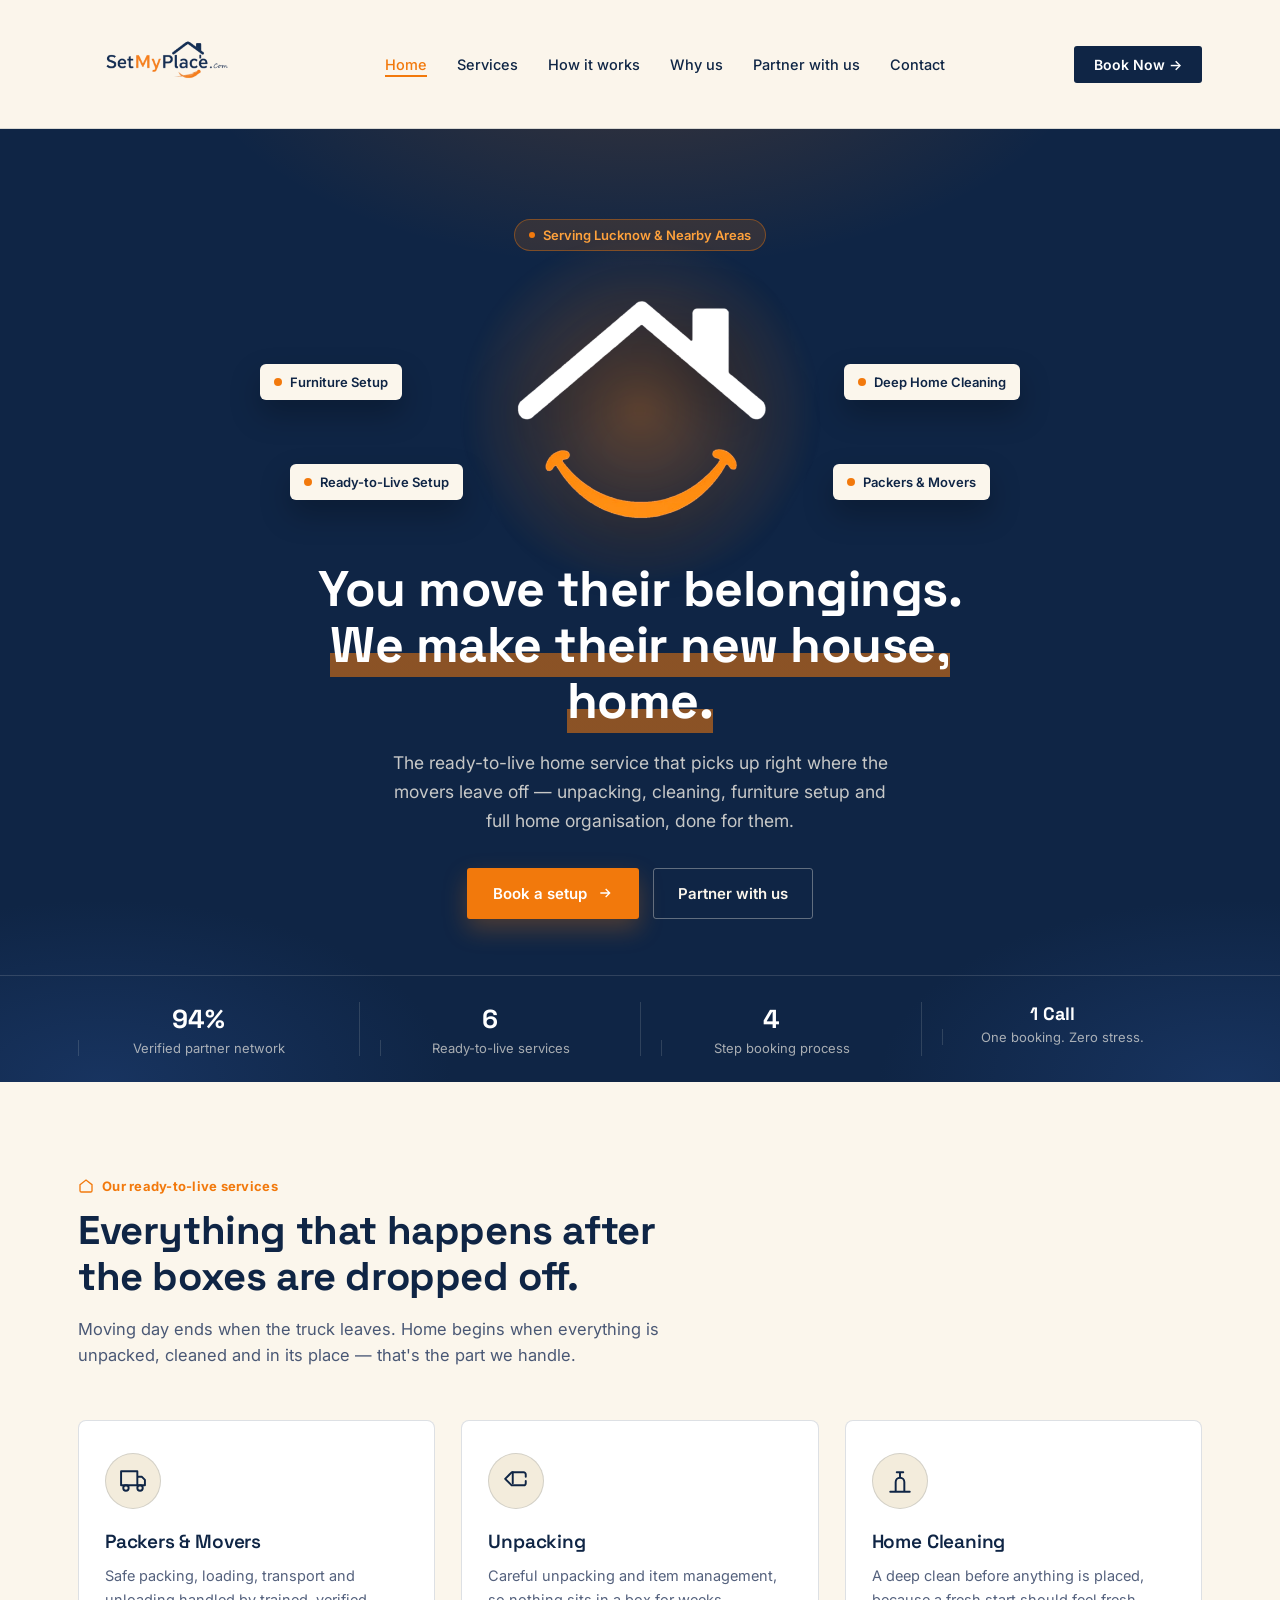
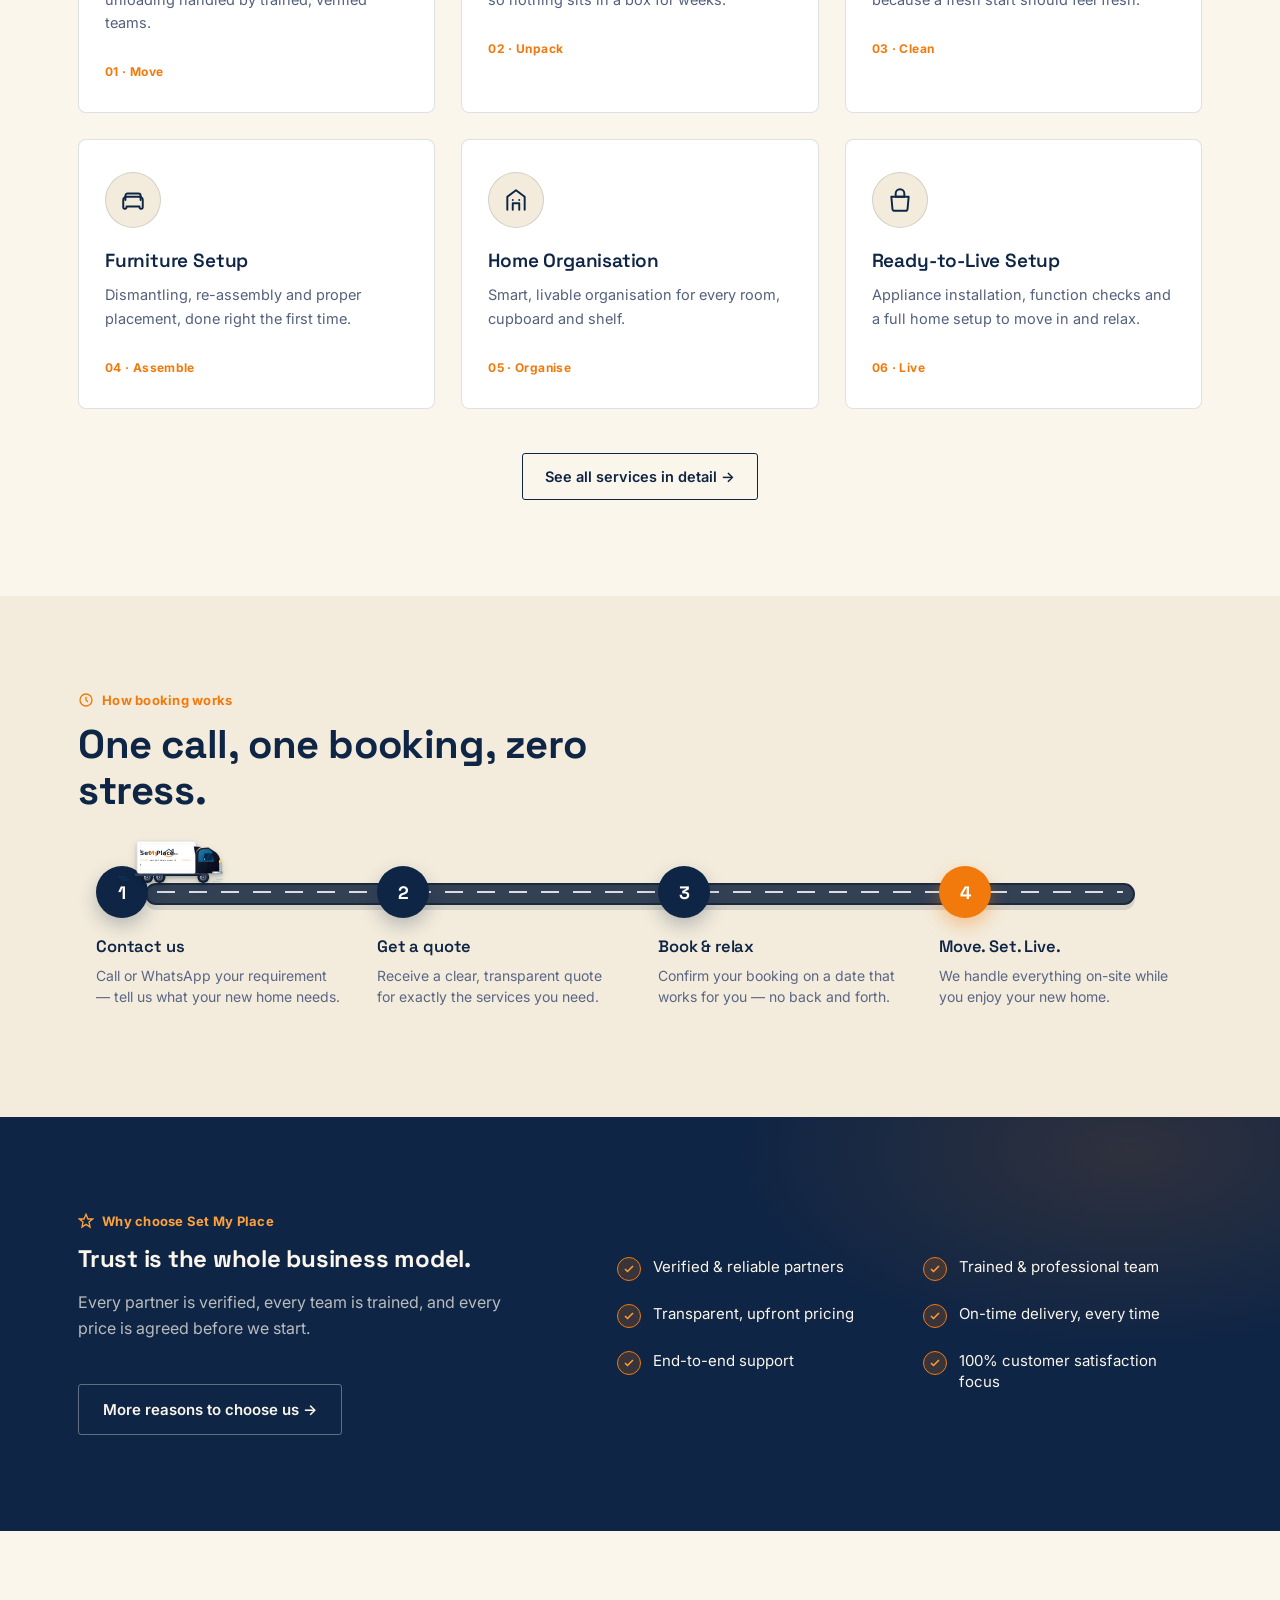
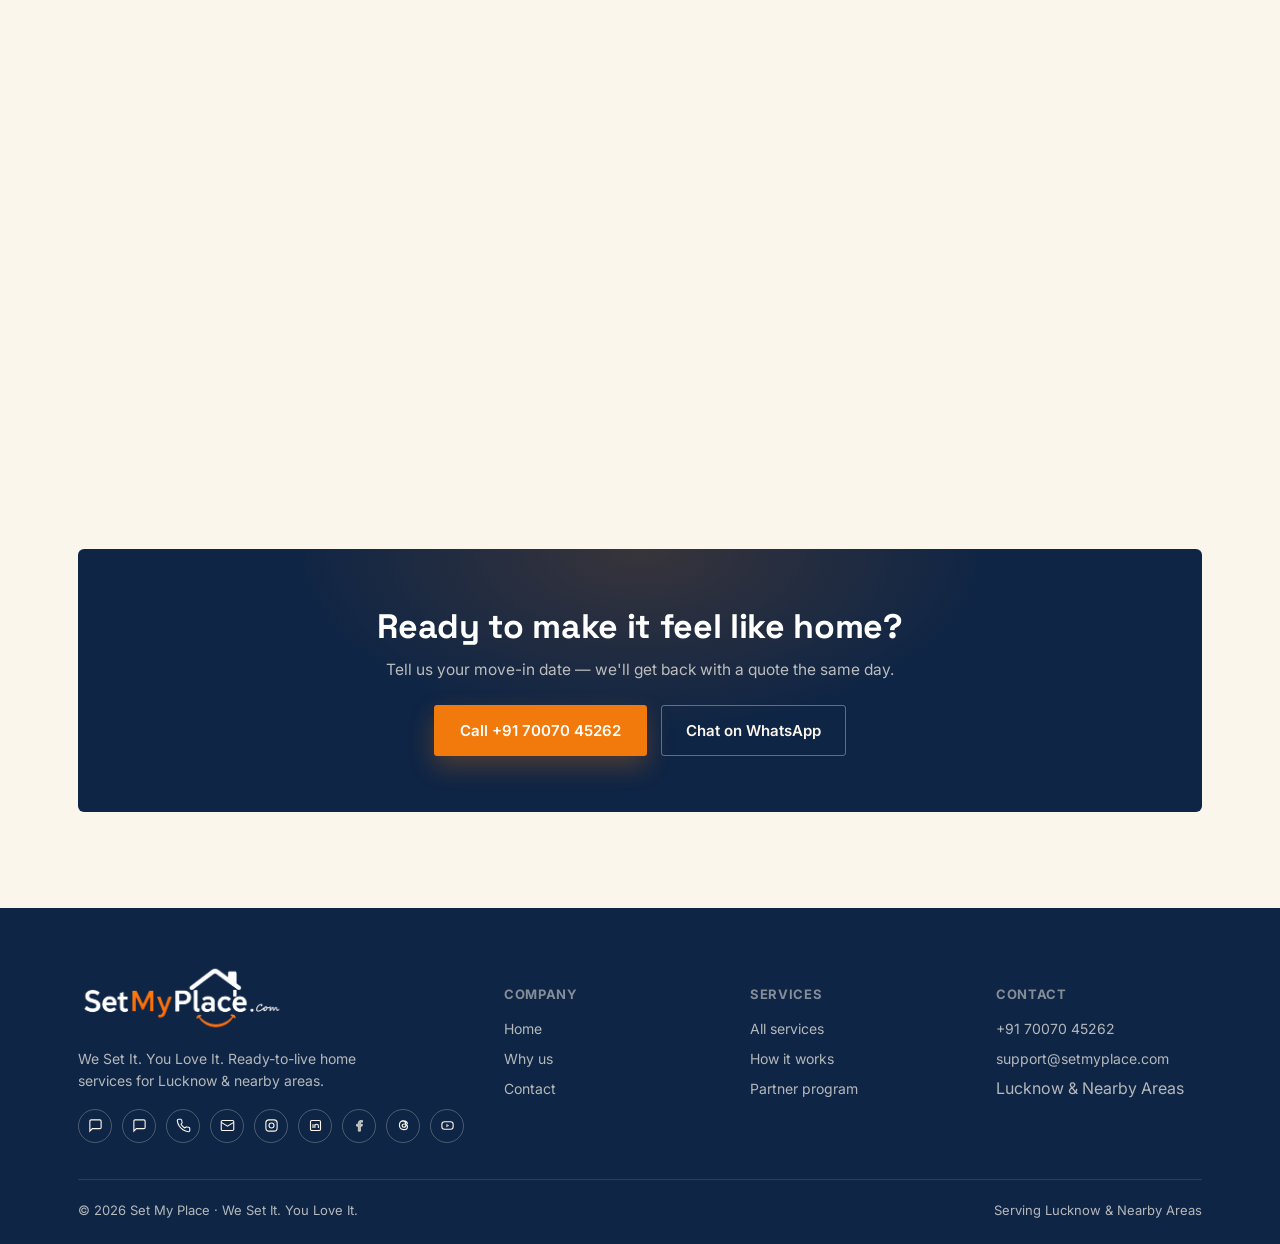
==== setmyplace-website/frontend/index.html @ bdcacdd5 "whatsapp chaneel added" ====
<!DOCTYPE html>
<html lang="en">
<head>
<meta charset="UTF-8">
<meta name="viewport" content="width=device-width, initial-scale=1.0">
<title>Set My Place — We Set It. You Love It.</title>
<meta name="description" content="Set My Place is the ready-to-live home service for after the move — unpacking, cleaning, furniture setup and full home organisation in Lucknow & nearby areas.">
<meta name="author" content="Set My Place">
<meta name="theme-color" content="#0F2545">
<link rel="canonical" href="https://www.setmyplace.com/">
<meta property="og:type" content="website">
<meta property="og:title" content="Set My Place — Ready-to-Live Home Setup in Lucknow">
<meta property="og:description" content="Unpacking, cleaning, furniture setup and home organisation after your move, handled by verified teams in Lucknow and nearby areas.">
<meta property="og:url" content="https://www.setmyplace.com/">
<meta property="og:site_name" content="Set My Place">
<meta property="og:image" content="https://www.setmyplace.com/assets/og-preview.png">
<meta name="twitter:card" content="summary_large_image">
<meta name="twitter:title" content="Set My Place — Ready-to-Live Home Setup in Lucknow">
<meta name="twitter:description" content="Unpacking, cleaning, furniture setup and home organisation after your move, handled by verified teams in Lucknow and nearby areas.">
<meta name="twitter:image" content="https://www.setmyplace.com/assets/og-preview.png">
<script type="application/ld+json">
{
  "@context": "https://schema.org",
  "@type": "LocalBusiness",
  "name": "Set My Place",
  "url": "https://www.setmyplace.com/",
  "logo": "https://www.setmyplace.com/assets/icon.png",
  "image": "https://www.setmyplace.com/assets/icon.png",
  "telephone": "+91 70070 45262",
  "email": "support@setmyplace.com",
  "areaServed": ["Lucknow", "Uttar Pradesh"],
  "sameAs": [
    "https://www.facebook.com/profile.php?id=61594244943501",
    "https://www.instagram.com/setmyplaceofficial",
    "https://www.linkedin.com/company/set-my-place",
    "https://www.youtube.com/@SetMyPlace"
  ],
  "description": "Ready-to-live home setup services including unpacking, cleaning, furniture setup and home organisation in Lucknow and nearby areas."
}
</script>
<link rel="icon" href="../assets/icontitle.png">
<link rel="preconnect" href="https://fonts.googleapis.com">
<link rel="preconnect" href="https://fonts.gstatic.com" crossorigin>
<link href="https://fonts.googleapis.com/css2?family=Space+Grotesk:wght@400;500;600;700&family=Inter:wght@400;500;600;700&display=swap" rel="stylesheet">
<link rel="stylesheet" href="../assets/style.css">
</head>
<body>

<header class="site-header">
  <div class="navbar">
    <a class="brand" href="index.html">
      <img src="../assets/logo.gif" alt="Set My Place icon">
      <!-- <span class="brand-word">Set<span>My</span>Place</span> -->
    </a>
    <nav class="main-nav">
      <ul>
        <li><a href="index.html" class="active">Home</a></li>
        <li><a href="services.html">Services</a></li>
        <li><a href="how-it-works.html">How it works</a></li>
        <li><a href="why-us.html">Why us</a></li>
        <li><a href="partner.html">Partner with us</a></li>
        <li><a href="contact.html">Contact</a></li>
      </ul>
    </nav>
    <div class="nav-right">
      <a class="nav-cta" href="contact.html">Book Now →</a>
      <button class="menu-toggle" aria-label="Toggle menu" aria-expanded="false"><span></span><span></span><span></span></button>
    </div>
  </div>
  <div class="mobile-nav">
    <ul>
      <li><a href="index.html" class="active">Home</a></li>
      <li><a href="services.html">Services</a></li>
      <li><a href="how-it-works.html">How it works</a></li>
      <li><a href="why-us.html">Why us</a></li>
      <li><a href="partner.html">Partner with us</a></li>
      <li><a href="contact.html">Contact</a></li>
    </ul>
    <a class="btn-primary nav-cta" href="contact.html">Book Now</a>
  </div>
</header>

<!-- ============ HERO ============ -->
<section class="hero-home">
  <div class="wrap hero-home-inner">
    <div class="eyebrow-tag"><i></i> Serving Lucknow &amp; Nearby Areas</div>

    <div class="logo-hero-stage">
      <div class="logo-glow"></div>
      <img class="logo-hero-img" src="../assets/icon.png" alt="Set My Place logo">
    </div>

    <h1>You move their belongings.<br><em>We make their new house, home.</em></h1>
    <p class="lead">The ready-to-live home service that picks up right where the movers leave off — unpacking, cleaning, furniture setup and full home organisation, done for them.</p>

    <div class="hero-actions">
      <a class="btn-primary" href="contact.html">Book a setup
        <svg width="16" height="16" viewBox="0 0 24 24" fill="none" stroke="currentColor" stroke-width="2"><path d="M5 12h14M13 6l6 6-6 6"/></svg>
      </a>
      <a class="btn-ghost" href="partner.html">Partner with us</a>
    </div>

    <div class="hero-floats">
      <div class="float-tag t1"><i></i> Furniture Setup</div>
      <div class="float-tag t2"><i></i> Deep Home Cleaning</div>
      <div class="float-tag t3"><i></i> Ready-to-Live Setup</div>
      <div class="float-tag t4"><i></i> Packers &amp; Movers</div>
    </div>
  </div>

  <div class="hero-strip">
    <div class="wrap">
      <div class="stats">
        <div><div class="stat-num" data-count="100" data-suffix="%">0%</div><div class="stat-label">Verified partner network</div></div>
        <div><div class="stat-num" data-count="6">0</div><div class="stat-label">Ready-to-live services</div></div>
        <div><div class="stat-num" data-count="4">0</div><div class="stat-label">Step booking process</div></div>
        <div><div class="stat-num small">1 Call</div><div class="stat-label">One booking. Zero stress.</div></div>
      </div>
    </div>
  </div>
</section>

<!-- ============ SERVICES TEASER ============ -->
<section id="services">
  <div class="wrap">
    <div class="section-head reveal">
      <div class="kicker">
        <svg viewBox="0 0 24 24" fill="none" stroke="currentColor" stroke-width="2"><path d="M3 10L12 3l9 7v9a2 2 0 0 1-2 2H5a2 2 0 0 1-2-2z"/></svg>
        Our ready-to-live services
      </div>
      <h2>Everything that happens after the boxes are dropped off.</h2>
      <p>Moving day ends when the truck leaves. Home begins when everything is unpacked, cleaned and in its place — that's the part we handle.</p>
    </div>

    <div class="service-cards">
      <div class="service-card reveal" data-delay="0">
        <div class="service-icon"><svg viewBox="0 0 24 24" fill="none" stroke-width="1.8" stroke-linecap="round" stroke-linejoin="round"><path d="M1 3h15v13H1zM16 8h4l3 3v5h-7V8z"/><circle cx="5.5" cy="18.5" r="2.5"/><circle cx="18.5" cy="18.5" r="2.5"/></svg></div>
        <h3>Packers &amp; Movers</h3>
        <p>Safe packing, loading, transport and unloading handled by trained, verified teams.</p>
        <span class="tag">01 · Move</span>
      </div>
      <div class="service-card reveal" data-delay="80">
        <div class="service-icon"><svg viewBox="0 0 24 24" fill="none" stroke-width="1.8" stroke-linecap="round" stroke-linejoin="round"><path d="M21 8V6a2 2 0 0 0-2-2H8L2 10l6 6h11a2 2 0 0 0 2-2v-2"/><path d="M9 14V4"/></svg></div>
        <h3>Unpacking</h3>
        <p>Careful unpacking and item management, so nothing sits in a box for weeks.</p>
        <span class="tag">02 · Unpack</span>
      </div>
      <div class="service-card reveal" data-delay="160">
        <div class="service-icon"><svg viewBox="0 0 24 24" fill="none" stroke-width="1.8" stroke-linecap="round" stroke-linejoin="round"><path d="M3 22h18M8 22V13a4 4 0 0 1 8 0v9"/><path d="M12 4v4M9 4h6"/></svg></div>
        <h3>Home Cleaning</h3>
        <p>A deep clean before anything is placed, because a fresh start should feel fresh.</p>
        <span class="tag">03 · Clean</span>
      </div>
      <div class="service-card reveal" data-delay="0">
        <div class="service-icon"><svg viewBox="0 0 24 24" fill="none" stroke-width="1.8" stroke-linecap="round" stroke-linejoin="round"><path d="M3 12v7a1 1 0 0 0 1 1h1a1 1 0 0 0 1-1v-1h12v1a1 1 0 0 0 1 1h1a1 1 0 0 0 1-1v-7a3 3 0 0 0-3-3H6a3 3 0 0 0-3 3z"/><path d="M5 12V8a2 2 0 0 1 2-2h10a2 2 0 0 1 2 2v4"/></svg></div>
        <h3>Furniture Setup</h3>
        <p>Dismantling, re-assembly and proper placement, done right the first time.</p>
        <span class="tag">04 · Assemble</span>
      </div>
      <div class="service-card reveal" data-delay="80">
        <div class="service-icon"><svg viewBox="0 0 24 24" fill="none" stroke-width="1.8" stroke-linecap="round" stroke-linejoin="round"><path d="M4 21V9l8-6 8 6v12"/><path d="M9 21v-6h6v6M9 12h.01M15 12h.01"/></svg></div>
        <h3>Home Organisation</h3>
        <p>Smart, livable organisation for every room, cupboard and shelf.</p>
        <span class="tag">05 · Organise</span>
      </div>
      <div class="service-card reveal" data-delay="160">
        <div class="service-icon"><svg viewBox="0 0 24 24" fill="none" stroke-width="1.8" stroke-linecap="round" stroke-linejoin="round"><path d="M12 2a4 4 0 0 1 4 4v3H8V6a4 4 0 0 1 4-4z"/><path d="M4 9h16l-1 11a2 2 0 0 1-2 2H7a2 2 0 0 1-2-2z"/></svg></div>
        <h3>Ready-to-Live Setup</h3>
        <p>Appliance installation, function checks and a full home setup to move in and relax.</p>
        <span class="tag">06 · Live</span>
      </div>
    </div>

    <div style="text-align:center; margin-top:44px;" class="reveal">
      <a class="btn-outline-navy" href="services.html">See all services in detail →</a>
    </div>
  </div>
</section>

<!-- ============ HOW IT WORKS TEASER ============ -->
<section class="bg-cream2" id="how">
  <div class="wrap">
    <div class="section-head reveal">
      <div class="kicker">
        <svg viewBox="0 0 24 24" fill="none" stroke="currentColor" stroke-width="2"><circle cx="12" cy="12" r="9"/><path d="M12 7v5l3 3"/></svg>
        How booking works
      </div>
      <h2>One call, one booking, zero stress.</h2>
    </div>

    <div class="timeline timeline-with-truck">
      <div class="timeline-truck" aria-hidden="true">
        <img src="../assets/truck.svg" alt="">
      </div>
      <div class="step">
        <div class="dot">1</div>
        <h4>Contact us</h4>
        <p>Call or WhatsApp your requirement — tell us what your new home needs.</p>
      </div>
      <div class="step">
        <div class="dot">2</div>
        <h4>Get a quote</h4>
        <p>Receive a clear, transparent quote for exactly the services you need.</p>
      </div>
      <div class="step">
        <div class="dot">3</div>
        <h4>Book &amp; relax</h4>
        <p>Confirm your booking on a date that works for you — no back and forth.</p>
      </div>
      <div class="step active">
        <div class="dot">4</div>
        <h4>Move. Set. Live.</h4>
        <p>We handle everything on-site while you enjoy your new home.</p>
      </div>
    </div>
  </div>
</section>

<!-- ============ WHY US TEASER ============ -->
<section class="bg-navy" id="why">
  <div class="wrap">
    <div class="why-grid">
      <div class="reveal">
        <div class="kicker" style="color:#FFA23C;">
          <svg viewBox="0 0 24 24" fill="none" stroke="currentColor" stroke-width="2"><path d="M12 2l3 7h7l-5.5 4.5L18 21l-6-4-6 4 1.5-7.5L2 9h7z"/></svg>
          Why choose Set My Place
        </div>
        <h2>Trust is the whole business model.</h2>
        <p class="why-lead">Every partner is verified, every team is trained, and every price is agreed before we start.</p>
        <a class="btn-ghost" style="margin-top:26px;" href="why-us.html">More reasons to choose us →</a>
      </div>
      <div class="check-grid">
        <div class="check-item" style="--i:0"><div class="tick"><svg viewBox="0 0 24 24" fill="none" stroke="currentColor" stroke-width="3"><path d="M4 12l5 5 11-11"/></svg></div><span>Verified &amp; reliable partners</span></div>
        <div class="check-item" style="--i:1"><div class="tick"><svg viewBox="0 0 24 24" fill="none" stroke="currentColor" stroke-width="3"><path d="M4 12l5 5 11-11"/></svg></div><span>Trained &amp; professional team</span></div>
        <div class="check-item" style="--i:2"><div class="tick"><svg viewBox="0 0 24 24" fill="none" stroke="currentColor" stroke-width="3"><path d="M4 12l5 5 11-11"/></svg></div><span>Transparent, upfront pricing</span></div>
        <div class="check-item" style="--i:3"><div class="tick"><svg viewBox="0 0 24 24" fill="none" stroke="currentColor" stroke-width="3"><path d="M4 12l5 5 11-11"/></svg></div><span>On-time delivery, every time</span></div>
        <div class="check-item" style="--i:4"><div class="tick"><svg viewBox="0 0 24 24" fill="none" stroke="currentColor" stroke-width="3"><path d="M4 12l5 5 11-11"/></svg></div><span>End-to-end support</span></div>
        <div class="check-item" style="--i:5"><div class="tick"><svg viewBox="0 0 24 24" fill="none" stroke="currentColor" stroke-width="3"><path d="M4 12l5 5 11-11"/></svg></div><span>100% customer satisfaction focus</span></div>
      </div>
    </div>
  </div>
</section>

<!-- ============ PARTNER TEASER ============ -->
<section id="partner">
  <div class="wrap">
    <div class="partner-band reveal-scale">
      <div class="partner-top">
        <div>
          <h2>Your moving partner. Their home-setup partner.</h2>
          <p>If you're a packers &amp; movers, transport, loading-unloading or relocation business — hand off the after-move work to us, and earn on every referral.</p>
          <div class="partner-for" style="margin-top:18px;">
            <span class="pill">Packers &amp; Movers</span>
            <span class="pill">Transport Businesses</span>
            <span class="pill">Loading &amp; Unloading Teams</span>
          </div>
        </div>
        <a class="btn-primary" href="partner.html">Explore the partner program</a>
      </div>
    </div>
  </div>
</section>

<!-- ============ CTA ============ -->
<section>
  <div class="wrap">
    <div class="cta-band reveal-scale">
      <h2>Ready to make it feel like home?</h2>
      <p>Tell us your move-in date — we'll get back with a quote the same day.</p>
      <div class="hero-actions">
        <a class="btn-primary" href="tel:+917007045262">Call +91 70070 45262</a>
        <a class="btn-ghost" href="https://wa.me/917007045262" target="_blank" rel="noopener">Chat on WhatsApp</a>
      </div>
    </div>
  </div>
</section>

<footer>
  <div class="wrap">
    <div class="foot-grid">
      <div>
      <div class="foot-brand"><img src="../assets/logowhite.png" alt="Set My Place"></div>
        <p class="foot-desc">We Set It. You Love It. Ready-to-live home services for Lucknow &amp; nearby areas.</p>
        <div class="social-row">
          <a href="https://wa.me/7007045262" target="_blank" rel="noopener" aria-label="WhatsApp"><svg viewBox="0 0 24 24" fill="none" stroke-width="1.8"><path d="M21 15a2 2 0 0 1-2 2H7l-4 4V5a2 2 0 0 1 2-2h14a2 2 0 0 1 2 2z"/></svg></a>
          <a href="https://www.whatsapp.com/channel/0029VbDy4C4GufIt0J9M9A1R" target="_blank" rel="noopener" aria-label="WhatsApp Channel"><svg viewBox="0 0 24 24" fill="none" stroke-width="1.8"><path d="M21 15a2 2 0 0 1-2 2H7l-4 4V5a2 2 0 0 1 2-2h14a2 2 0 0 1 2 2z"/></svg></a>
          <a href="tel:+917007045262" aria-label="Call"><svg viewBox="0 0 24 24" fill="none" stroke-width="1.8"><path d="M22 16.92v3a2 2 0 0 1-2.18 2 19.79 19.79 0 0 1-8.63-3.07 19.5 19.5 0 0 1-6-6 19.79 19.79 0 0 1-3.07-8.67A2 2 0 0 1 4.11 2h3a2 2 0 0 1 2 1.72c.12.9.3 1.77.54 2.61a2 2 0 0 1-.45 2.11L8.09 9.91a16 16 0 0 0 6 6l1.47-1.11a2 2 0 0 1 2.11-.45c.84.24 1.71.42 2.61.54A2 2 0 0 1 22 16.92z"/></svg></a>
          <a href="mailto:support@setmyplace.com" aria-label="Email"><svg viewBox="0 0 24 24" fill="none" stroke-width="1.8"><rect x="2" y="4" width="20" height="16" rx="2"/><path d="M2 7l10 6 10-6"/></svg></a>
          <a href="https://www.instagram.com/setmyplaceofficial" target="_blank" rel="noopener" aria-label="Instagram"><svg viewBox="0 0 24 24" fill="none" stroke-width="1.8"><rect x="3" y="3" width="18" height="18" rx="5"/><circle cx="12" cy="12" r="4"/><circle cx="17.5" cy="6.5" r=".8" fill="currentColor" stroke="none"/></svg></a>
          <a href="https://www.linkedin.com/company/set-my-place" target="_blank" rel="noopener" aria-label="LinkedIn"><svg viewBox="0 0 24 24" fill="none" stroke-width="1.8"><rect x="4" y="4" width="16" height="16" rx="2"/><path d="M8 10v6M8 7.5v.01M11 16v-3.2a2.8 2.8 0 0 1 5.6 0V16M11 10v6"/></svg></a>
          <a href="https://www.facebook.com/profile.php?id=61594244943501" target="_blank" rel="noopener" aria-label="Facebook"><svg viewBox="0 0 24 24" fill="currentColor"><path d="M13.5 21v-8h2.7l.4-3h-3.1V8.1c0-.9.3-1.5 1.6-1.5h1.7V4a22 22 0 0 0-2.5-.1c-2.5 0-4.2 1.5-4.2 4.3V10H7.3v3h2.8v8h3.4Z"/></svg></a>
          <a href="https://www.threads.com/@setmyplaceofficial" target="_blank" rel="noopener" aria-label="Threads"><svg viewBox="0 0 24 24" fill="none" stroke-width="1.8"><path d="M18.5 9.5c-.5-3.1-2.7-5-6.3-5-4.2 0-6.7 2.5-6.7 6.8 0 4.6 2.7 7.2 7 7.2 3.7 0 5.8-1.8 5.8-4.7 0-2.7-1.8-4.3-4.8-4.3-2.3 0-3.7 1-3.7 2.7 0 1.5 1.1 2.4 2.8 2.4 2.1 0 3.3-1.3 3.3-3.6 0-4.3-2.3-6.7-6.4-6.7"/></svg></a>
          <a href="https://www.youtube.com/@SetMyPlace" target="_blank" rel="noopener" aria-label="YouTube"><svg viewBox="0 0 24 24" fill="none" stroke-width="1.8"><rect x="3" y="6" width="18" height="12" rx="4"/><path d="m10 9 5 3-5 3Z" fill="currentColor" stroke="none"/></svg></a>
        </div>
    </a>
      </div>
      <div class="foot-col">
        <h5>Company</h5>
        <ul>
          <li><a href="index.html">Home</a></li>
          <li><a href="why-us.html">Why us</a></li>
          <li><a href="contact.html">Contact</a></li>
        </ul>
      </div>
      <div class="foot-col">
        <h5>Services</h5>
        <ul>
          <li><a href="services.html">All services</a></li>
          <li><a href="how-it-works.html">How it works</a></li>
          <li><a href="partner.html">Partner program</a></li>
        </ul>
      </div>
      <div class="foot-col">
        <h5>Contact</h5>
        <ul>
          <li><a href="tel:+917007045262">+91 70070 45262</a></li>
          <li><a href="mailto:support@setmyplace.com">support@setmyplace.com</a></li>
          <li>Lucknow &amp; Nearby Areas</li>
        </ul>
      </div>
    </div>
    <div class="foot-bottom">
      <span>© 2026 Set My Place · We Set It. You Love It.</span>
      <span>Serving Lucknow &amp; Nearby Areas</span>
    </div>
  </div>
</footer>

<button class="to-top" aria-label="Back to top"><svg viewBox="0 0 24 24" fill="none" stroke-width="2"><path d="M12 19V5M5 12l7-7 7 7"/></svg></button>

<script src="../assets/main.js" defer></script>
</body>
</html>
---- setmyplace-website/assets/style.css ----
/* ============================================================
   Set My Place — shared stylesheet
   ============================================================ */
:root{
  --navy:#0F2545;
  --navy-2:#16335E;
  --navy-3:#1F4076;
  --ink:#16213A;
  --paper:#FBF6EC;
  --paper-2:#F3ECDC;
  --orange:#F2790C;
  --orange-2:#FFA23C;
  --line: rgba(15,37,69,0.14);
  --line-light: rgba(251,246,236,0.14);
  --white:#FFFFFF;
  --maxw: 1180px;
  --ease: cubic-bezier(.4,0,.2,1);
}
*{box-sizing:border-box;}
html{scroll-behavior:smooth;}
body{
  margin:0;
  font-family:'Inter',sans-serif;
  color:var(--ink);
  background:var(--paper);
  -webkit-font-smoothing:antialiased;
  opacity:0;
  animation:pageIn .6s var(--ease) forwards;
}
@keyframes pageIn{ from{opacity:0; transform:translateY(8px);} to{opacity:1; transform:translateY(0);} }

h1,h2,h3,h4,.disp{ font-family:'Space Grotesk',sans-serif; letter-spacing:-0.01em; margin:0; }
a{color:inherit; text-decoration:none;}
img{max-width:100%; display:block;}
.wrap{max-width:var(--maxw); margin:0 auto; padding:0 28px;}
::selection{background:var(--orange); color:var(--white);}
button{font-family:inherit;}

@media (prefers-reduced-motion: reduce){
  *{animation:none !important; transition:none !important;}
}

/* ---------- Reveal-on-scroll ---------- */
.reveal{opacity:0; transform:translateY(22px); transition:opacity .7s var(--ease), transform .7s var(--ease);}
.reveal.in{opacity:1; transform:translateY(0);}
.reveal-scale{opacity:0; transform:scale(.94); transition:opacity .7s var(--ease), transform .7s var(--ease);}
.reveal-scale.in{opacity:1; transform:scale(1);}
.stagger .in{transition-delay:calc(var(--i, 0) * 90ms);}

/* ---------- Buttons ---------- */
.btn-primary{
  background:var(--orange); color:var(--white); padding:15px 26px; border-radius:3px;
  font-weight:600; font-size:15px; display:inline-flex; align-items:center; gap:10px; border:none; cursor:pointer;
  box-shadow:0 10px 24px rgba(242,121,12,0.28);
  transition:transform .25s var(--ease), box-shadow .25s var(--ease);
}
.btn-primary:hover{transform:translateY(-3px); box-shadow:0 16px 32px rgba(242,121,12,0.4);}
.btn-primary svg{transition:transform .25s var(--ease);}
.btn-primary:hover svg{transform:translateX(3px);}
.btn-ghost{
  border:1px solid rgba(251,246,236,0.35); color:var(--paper); padding:15px 24px; border-radius:3px;
  font-weight:600; font-size:15px; display:inline-flex; align-items:center; gap:10px;
  transition:background .25s var(--ease), border-color .25s var(--ease), transform .25s var(--ease);
}
.btn-ghost:hover{background:rgba(251,246,236,0.1); border-color:rgba(251,246,236,0.6); transform:translateY(-3px);}
.btn-dark{
  background:var(--navy); color:var(--white); padding:14px 22px; border-radius:3px; font-weight:600; font-size:14.5px;
  display:inline-flex; align-items:center; gap:8px; transition:background .25s var(--ease), transform .25s var(--ease);
}
.btn-dark:hover{background:var(--orange); transform:translateY(-3px);}
.btn-outline-navy{
  border:1px solid var(--navy); color:var(--navy); padding:14px 22px; border-radius:3px; font-weight:600; font-size:14.5px;
  display:inline-flex; align-items:center; gap:8px; transition:background .25s var(--ease), color .25s var(--ease), transform .25s var(--ease);
}
.btn-outline-navy:hover{background:var(--navy); color:var(--white); transform:translateY(-3px);}

/* ---------- Kicker / section head ---------- */
.kicker{
  font-size:13px; font-weight:700; color:var(--orange); letter-spacing:0.02em;
  display:flex; align-items:center; gap:8px; margin-bottom:14px;
}
.kicker svg{width:16px; height:16px;}
.section-head{max-width:640px; margin-bottom:52px;}
.section-head h2{font-size:clamp(28px,3.2vw,40px); line-height:1.15; font-weight:700; color:var(--navy);}
.section-head p{margin-top:16px; font-size:16.5px; line-height:1.6; color:#4A5875;}
.section-head.center{margin-left:auto; margin-right:auto; text-align:center;}

section{padding:96px 0;}
.bg-cream2{background:var(--paper-2);}
.bg-navy{background:var(--navy); color:var(--paper); position:relative; overflow:hidden;}
.bg-navy::before{
  content:""; position:absolute; inset:0;
  background:radial-gradient(560px 280px at 88% 8%, rgba(242,121,12,0.14), transparent 70%);
  pointer-events:none;
}
.pill{border:1px solid rgba(251,246,236,0.3); padding:8px 14px; border-radius:100px; font-size:13px; color:var(--paper);}
.pill-navy{border:1px solid var(--line); padding:8px 14px; border-radius:100px; font-size:13px; color:var(--navy); background:var(--white);}

/* ---------- roofline divider ---------- */
.roofline{display:block; width:100%; height:22px; overflow:visible;}
.roofline path{fill:none; stroke-linecap:round; stroke-linejoin:round;}

/* ============================================================
   Header / nav
   ============================================================ */
.site-header{
  position:sticky; top:0; z-index:100;
  background:rgba(251,246,236,0.9);
  backdrop-filter:blur(10px);
  border-bottom:1px solid var(--line);
  transition:box-shadow .3s var(--ease), padding .3s var(--ease), transform .3s var(--ease);
}
.site-header.nav-hidden{transform:translateY(-100%);}
.site-header.scrolled{ box-shadow:0 8px 24px rgba(15,37,69,0.08); }
.navbar{
  display:flex; align-items:center; justify-content:space-between;
  padding:14px 28px; max-width:var(--maxw); margin:0 auto;
  transition:padding .3s var(--ease);
}
.site-header.scrolled .navbar{padding:10px 28px;}
.brand{display:flex; align-items:center; gap:10px;}
.brand img{height: 100px; width:auto; transition:transform .3s var(--ease);}
.brand:hover img{transform:rotate(-6deg) scale(1.05);}
.brand-word{font-family:'Space Grotesk'; font-weight:700; font-size:19px; color:var(--navy);}
.brand-word span{color:var(--orange);}
.main-nav ul{list-style:none; display:flex; gap:30px; margin:0; padding:0;}
.main-nav a{font-size:14.5px; font-weight:500; color:var(--navy); position:relative; padding-bottom:4px;}
.main-nav a::after{
  content:""; position:absolute; left:0; bottom:0; width:0; height:2px;
  background:var(--orange); transition:width .25s var(--ease);
}
.main-nav a:hover::after, .main-nav a.active::after{width:100%;}
.main-nav a.active{color:var(--orange);}
.nav-right{display:flex; align-items:center; gap:18px;}
.nav-cta{
  background:var(--navy); color:var(--white); padding:10px 20px; border-radius:3px;
  font-size:14px; font-weight:600; display:inline-flex; align-items:center; gap:8px;
  transition:background .25s var(--ease), transform .25s var(--ease);
}
.nav-cta:hover{background:var(--orange); transform:translateY(-2px);}
.menu-toggle{display:none; background:none; border:none; cursor:pointer; padding:6px; flex-direction:column; gap:5px;}
.menu-toggle span{display:block; width:22px; height:2px; background:var(--navy); transition:transform .3s var(--ease), opacity .3s var(--ease);}
.menu-toggle.open span:nth-child(1){transform:translateY(7px) rotate(45deg);}
.menu-toggle.open span:nth-child(2){opacity:0;}
.menu-toggle.open span:nth-child(3){transform:translateY(-7px) rotate(-45deg);}

.mobile-nav{
  display:none; position:absolute; top:100%; left:0; right:0; background:var(--paper);
  border-bottom:1px solid var(--line); padding:10px 28px 24px; box-shadow:0 16px 30px rgba(15,37,69,0.1);
}
.mobile-nav.open{display:block;}
.mobile-nav ul{list-style:none; margin:0; padding:0; display:flex; flex-direction:column;}
.mobile-nav li{border-bottom:1px solid var(--line);}
.mobile-nav a{
  display:block; padding:16px 4px; font-size:16px; font-weight:600; color:var(--navy);
  opacity:0; transform:translateX(-10px); transition:opacity .35s var(--ease), transform .35s var(--ease);
}
.mobile-nav.open a{opacity:1; transform:translateX(0);}
.mobile-nav a.active{color:var(--orange);}
.mobile-nav .nav-cta{margin-top:16px; justify-content:center;}

.mobile-nav .nav-cta {
    display: flex !important;
    margin-top: 16px;
    justify-content: center;
    width: 100%;
  color: var(--white);
}

@media (max-width:900px){
  .main-nav{display:none;}
  .nav-right .nav-cta{display:none;}
  .menu-toggle{display:flex;}
}

/* ============================================================
   Hero — home page (logo hero)
   ============================================================ */
.hero-home{
  background:var(--navy); color:var(--paper); position:relative; overflow:hidden;
  padding:90px 0 0; text-align:center;
}
.hero-home::before{
  content:""; position:absolute; inset:0;
  background:
    radial-gradient(700px 360px at 50% -10%, rgba(242,121,12,0.20), transparent 65%),
    radial-gradient(500px 260px at 8% 100%, rgba(31,64,118,0.55), transparent 70%),
    radial-gradient(500px 260px at 96% 100%, rgba(31,64,118,0.55), transparent 70%);
  pointer-events:none;
}
.hero-home-inner{position:relative; z-index:2; max-width:760px; margin:0 auto;}
.eyebrow-tag{
  display:inline-flex; align-items:center; gap:8px;
  background:rgba(242,121,12,0.14); border:1px solid rgba(242,121,12,0.4);
  color:var(--orange-2); font-size:13px; font-weight:600; padding:7px 14px; border-radius:100px;
  margin-bottom:30px; opacity:0; animation:dropIn .6s var(--ease) forwards .1s;
}
.eyebrow-tag i{width:6px; height:6px; border-radius:50%; background:var(--orange); display:inline-block;}

.logo-hero-stage{
  position:relative; width:300px; height:260px; margin:0 auto 20px;
}
.logo-glow{
  position:absolute; inset:-40px; border-radius:50%;
  background:radial-gradient(circle, rgba(242,121,12,0.35) 0%, rgba(242,121,12,0) 70%);
  animation:glowPulse 4s ease-in-out infinite;
  filter:blur(4px);
}
@keyframes glowPulse{ 0%,100%{transform:scale(0.9); opacity:.7;} 50%{transform:scale(1.08); opacity:1;} }

.logo-hero-img{
  position:relative; width:100%; height:100%; object-fit:contain;
  opacity:0; transform:translateY(30px) scale(.85);
  animation:logoRise 1s var(--ease) forwards .25s, logoFloat 6s ease-in-out infinite 1.3s;
  filter:drop-shadow(0 20px 30px rgba(0,0,0,0.35));
}
@keyframes logoRise{ to{opacity:1; transform:translateY(0) scale(1);} }
@keyframes logoFloat{ 0%,100%{transform:translateY(0);} 50%{transform:translateY(-12px);} }

.hero-home h1{
  font-size:clamp(30px, 4.4vw, 50px); line-height:1.12; font-weight:700; color:var(--white);
  opacity:0; animation:dropIn .7s var(--ease) forwards .55s;
}
.hero-home h1 em{
  font-style:normal;
  background:linear-gradient(180deg, transparent 62%, rgba(242,121,12,0.55) 62%);
}
.hero-home p.lead{
  margin:20px auto 0; font-size:17.5px; line-height:1.65; color:rgba(251,246,236,0.78); max-width:520px;
  opacity:0; animation:dropIn .7s var(--ease) forwards .75s;
}
.hero-actions{
  display:flex; gap:14px; margin-top:32px; flex-wrap:wrap; justify-content:center;
  opacity:0; animation:dropIn .7s var(--ease) forwards .95s;
}
@keyframes dropIn{ from{opacity:0; transform:translateY(16px);} to{opacity:1; transform:translateY(0);} }

.hero-floats{position:absolute; inset:0; height:auto; pointer-events:none;}
.float-tag{
  position:absolute; background:var(--paper); color:var(--navy);
  padding:10px 14px; border-radius:6px; font-size:13px; font-weight:600;
  box-shadow:0 14px 30px rgba(0,0,0,0.25);
  display:flex; align-items:center; gap:8px; opacity:0; pointer-events:auto;
  animation:tagIn .6s var(--ease) forwards, bob 5s ease-in-out infinite;
}
.float-tag i{width:8px; height:8px; border-radius:50%; background:var(--orange);}
.float-tag.t1{top:145px; left:0; animation-delay:1.1s, 1.7s;}
.float-tag.t2{top:145px; right:0; animation-delay:1.3s, 1.9s;}
.float-tag.t3{top:245px; left:4%; animation-delay:1.5s, 2.1s;}
.float-tag.t4{top:245px; right:4%; animation-delay:1.7s, 2.3s;}
@keyframes tagIn{ to{opacity:1;} }
@keyframes bob{ 0%,100%{transform:translateY(0);} 50%{transform:translateY(-10px);} }

.hero-strip{margin-top:56px; border-top:1px solid rgba(251,246,236,0.14); position:relative; z-index:2;}
.stats{display:grid; grid-template-columns:repeat(4,1fr); padding:26px 0;}
.stats div{padding:0 20px; border-left:1px solid rgba(251,246,236,0.14);}
.stats div:first-child{border-left:none; padding-left:0;}
.stat-num{font-family:'Space Grotesk'; font-size:26px; font-weight:700; color:var(--white);}
.stat-num.small{font-size:18px;}
.stat-label{font-size:13px; color:rgba(251,246,236,0.65); margin-top:4px;}

@media (max-width:900px){
  .stats{grid-template-columns:repeat(2,1fr); row-gap:20px;}
  .stats div:nth-child(3){border-left:none;}
  .hero-floats{display:none;}
}

/* ============================================================
   Hero — inner pages (banner)
   ============================================================ */
.hero-inner{
  background:var(--navy); color:var(--paper); position:relative; overflow:hidden;
  padding:150px 0 70px; text-align:left;
}
.hero-inner::before{
  content:""; position:absolute; inset:0;
  background:radial-gradient(560px 300px at 90% 0%, rgba(242,121,12,0.18), transparent 65%);
  pointer-events:none;
}
.hero-inner-inner{position:relative; z-index:2; max-width:640px;}
.hero-inner .eyebrow-tag{animation:dropIn .6s var(--ease) forwards .05s;}
.hero-inner h1{
  font-size:clamp(32px,4.4vw,52px); color:var(--white); font-weight:700; line-height:1.1;
  opacity:0; animation:dropIn .7s var(--ease) forwards .2s;
}
.hero-inner p.lead{
  margin-top:18px; font-size:17px; line-height:1.6; color:rgba(251,246,236,0.75); max-width:520px;
  opacity:0; animation:dropIn .7s var(--ease) forwards .4s;
}
.hero-inner-icon{
  position:absolute; right:6%; top:50%; transform:translateY(-50%); width:190px; opacity:.9;
  animation:logoFloat 6s ease-in-out infinite;
}
@media (max-width:760px){ .hero-inner-icon{display:none;} .hero-inner{padding:130px 0 56px;} }

/* ============================================================
   Services
   ============================================================ */
.services-list{border-top:1px solid var(--line);}
.service-row{
  display:grid; grid-template-columns: 64px 1fr 1.3fr; gap:28px; align-items:center;
  padding:30px 0; border-bottom:1px solid var(--line);
  transition:background .3s var(--ease);
}
.service-row:hover{background:rgba(242,121,12,0.04);}
.service-icon{
  width:56px; height:56px; border-radius:50%;
  background:var(--paper-2); display:flex; align-items:center; justify-content:center;
  border:1px solid var(--line); transition:background .3s var(--ease), transform .3s var(--ease);
}
.service-row:hover .service-icon{background:var(--orange); transform:scale(1.08) rotate(-6deg);}
.service-row:hover .service-icon svg{stroke:var(--white);}
.service-icon svg{width:26px; height:26px; stroke:var(--navy); transition:stroke .3s var(--ease);}
.service-row h3{font-size:20px; color:var(--navy); font-weight:600;}
.service-row p{margin-top:6px; font-size:15px; line-height:1.55; color:#54617D; max-width:480px;}
.service-row .num{font-family:'Space Grotesk'; font-size:13px; color:#9AA4BC; letter-spacing:.05em;}

.service-cards{display:grid; grid-template-columns:repeat(3,1fr); gap:26px;}
.service-card{
  background:var(--white); border:1px solid var(--line); border-radius:8px; padding:32px 26px;
  transition:transform .35s var(--ease), box-shadow .35s var(--ease), border-color .35s var(--ease);
}
.service-card:hover{transform:translateY(-8px); box-shadow:0 20px 40px rgba(15,37,69,0.12); border-color:transparent;}
.service-card .service-icon{margin-bottom:20px;}
.service-card h3{font-size:19px; color:var(--navy); font-weight:600;}
.service-card p{margin-top:10px; font-size:14.5px; line-height:1.6; color:#54617D;}
.service-card .tag{
  display:inline-block; margin-top:16px; font-size:12px; font-weight:700; color:var(--orange);
  letter-spacing:.03em;
}

@media (max-width:900px){ .service-cards{grid-template-columns:1fr 1fr;} }
@media (max-width:640px){
  .service-cards{grid-template-columns:1fr;}
  .service-row{grid-template-columns:52px 1fr; row-gap:10px;}
  .service-row p{grid-column:2/3;}
}

/* ============================================================
   Timeline (process steps)
   ============================================================ */
.timeline{ display:grid; grid-template-columns:repeat(4,1fr); gap:0; position:relative; margin-top:20px; }
.timeline.steps-6{ grid-template-columns:repeat(3,1fr); row-gap:50px; }
.timeline::before{
  content:""; position:absolute; z-index:0; top:17px; left:6%; right:6%; height:18px;
  background:#334155; border:2px solid #1e293b; border-radius:999px;
  box-shadow:0 5px 0 rgba(15,37,69,0.12);
}
.timeline::after{
  content:""; position:absolute; z-index:1; top:25px; left:7%; right:7%; height:2px;
  background:repeating-linear-gradient(90deg, #f8fafc 0 18px, transparent 18px 32px);
  opacity:.85;
}
.timeline.steps-6::before{ top:17px; left:5%; right:5%; }
.timeline.steps-6::after{ left:6%; right:6%; }
.timeline-with-truck{--truck-x:8%;}
.timeline-truck{
  position:absolute; z-index:3; top:-38px; left:var(--truck-x); width:112px; height:67px;
  transform:translateX(-50%); pointer-events:none;
  transition:left .45s var(--ease), transform .45s var(--ease);
}
.timeline-truck img{width:100%; height:100%; object-fit:contain; filter:drop-shadow(0 5px 5px rgba(15,37,69,0.16));}
.timeline-with-truck:has(.step:hover) .timeline-truck{transform:translate(-50%, -4px) rotate(-2deg);}
.step{position:relative; z-index:2; padding:0 18px; text-align:left;}
.step .dot{
  width:52px; height:52px; border-radius:50%; background:var(--navy); color:var(--white);
  display:flex; align-items:center; justify-content:center; font-family:'Space Grotesk'; font-weight:700;
  font-size:18px; position:relative; z-index:2; box-shadow:0 8px 18px rgba(15,37,69,0.25);
  transition:transform .3s var(--ease), background .3s var(--ease);
}
.step:hover .dot{transform:scale(1.1); background:var(--orange);}
.step.active .dot{background:var(--orange); box-shadow:0 8px 18px rgba(242,121,12,0.35);}
.step h4{margin-top:18px; font-size:16.5px; color:var(--navy); font-weight:600;}
.step p{margin-top:8px; font-size:14px; line-height:1.5; color:#5A6685;}

@media (max-width:760px){
  .timeline, .timeline.steps-6{grid-template-columns:1fr; gap:34px;}
  .timeline::before, .timeline::after{display:none;}
  .timeline-truck{display:none;}
}

/* ============================================================
   Why us
   ============================================================ */
.why-grid{display:grid; grid-template-columns:0.9fr 1.1fr; gap:60px; align-items:center; position:relative; z-index:2;}
.why-lead{margin-top:16px; color:rgba(251,246,236,0.72); font-size:16px; line-height:1.6; max-width:440px;}
.check-grid{display:grid; grid-template-columns:1fr 1fr; gap:22px 28px;}
.check-item{display:flex; gap:12px; align-items:flex-start; opacity:0; transform:translateX(-10px); transition:opacity .5s var(--ease), transform .5s var(--ease);}
.check-item.in{opacity:1; transform:translateX(0);}
.check-item .tick{
  width:24px; height:24px; border-radius:50%; background:rgba(242,121,12,0.18);
  border:1px solid var(--orange); flex:none;
  display:flex; align-items:center; justify-content:center; margin-top:1px;
}
.check-item .tick svg{width:12px; height:12px; stroke:var(--orange-2);}
.check-item span{font-size:15px; color:var(--paper); line-height:1.4;}

.badge-grid{display:grid; grid-template-columns:repeat(4,1fr); gap:22px;}
.badge-card{
  background:var(--white); border:1px solid var(--line); border-radius:8px; padding:26px;
  text-align:center; transition:transform .3s var(--ease), box-shadow .3s var(--ease);
}
.badge-card:hover{transform:translateY(-6px); box-shadow:0 16px 30px rgba(15,37,69,0.1);}
.badge-card svg{width:30px; height:30px; stroke:var(--orange); margin:0 auto 14px;}
.badge-card h4{font-size:15px; color:var(--navy); font-weight:600;}

.testi-grid{display:grid; grid-template-columns:repeat(3,1fr); gap:24px;}
.testi-card{
  background:var(--white); border:1px solid var(--line); border-radius:8px; padding:28px;
  transition:transform .3s var(--ease), box-shadow .3s var(--ease);
}
.testi-card:hover{transform:translateY(-6px); box-shadow:0 16px 30px rgba(15,37,69,0.1);}
.testi-stars{color:var(--orange); font-size:15px; letter-spacing:2px;}
.testi-card p{margin-top:14px; font-size:14.5px; line-height:1.6; color:#4A5875;}
.testi-who{margin-top:18px; display:flex; align-items:center; gap:12px;}
.testi-avatar{
  width:38px; height:38px; border-radius:50%; background:var(--navy); color:var(--white);
  display:flex; align-items:center; justify-content:center; font-weight:700; font-family:'Space Grotesk'; font-size:14px;
}
.testi-name{font-size:14px; font-weight:600; color:var(--navy);}
.testi-loc{font-size:12.5px; color:#8A93AB;}

@media (max-width:900px){ .badge-grid{grid-template-columns:1fr 1fr;} .testi-grid{grid-template-columns:1fr;} .why-grid{grid-template-columns:1fr;} .check-grid{grid-template-columns:1fr;} }

/* ============================================================
   Partner
   ============================================================ */
.partner-band{
  background:linear-gradient(135deg, var(--navy-2), var(--navy));
  border-radius:6px; padding:56px 48px; position:relative; overflow:hidden; color:var(--paper);
}
.partner-band::after{
  content:""; position:absolute; right:-60px; top:-60px; width:260px; height:260px;
  border-radius:50%; background:rgba(242,121,12,0.14);
}
.partner-top{display:flex; justify-content:space-between; align-items:flex-end; gap:30px; flex-wrap:wrap; position:relative; z-index:2;}
.partner-top h2{color:var(--white); font-size:clamp(24px,2.8vw,32px); max-width:480px;}
.partner-top p{color:rgba(251,246,236,0.72); margin-top:12px; font-size:15.5px; max-width:440px; line-height:1.6;}
.partner-for{display:flex; gap:10px; flex-wrap:wrap;}
.benefit-grid{display:grid; grid-template-columns:repeat(3,1fr); gap:22px; margin-top:44px; position:relative; z-index:2;}
.benefit{
  background:rgba(251,246,236,0.06); border:1px solid rgba(251,246,236,0.12); border-radius:6px; padding:20px;
  transition:transform .3s var(--ease), background .3s var(--ease);
}
.benefit:hover{transform:translateY(-6px); background:rgba(251,246,236,0.1);}
.benefit svg{width:22px; height:22px; stroke:var(--orange-2);}
.benefit h4{margin-top:14px; font-size:15px; color:var(--white); font-weight:600;}
.benefit p{margin-top:6px; font-size:13.5px; color:rgba(251,246,236,0.68); line-height:1.5;}

@media (max-width:760px){ .benefit-grid{grid-template-columns:1fr 1fr;} .partner-band{padding:38px 24px;} }
@media (max-width:520px){ .benefit-grid{grid-template-columns:1fr;} }

/* ============================================================
   FAQ accordion
   ============================================================ */
.faq{border-top:1px solid var(--line);}
.faq-item{border-bottom:1px solid var(--line);}
.faq-q{
  width:100%; text-align:left; background:none; border:none; cursor:pointer;
  display:flex; justify-content:space-between; align-items:center; padding:22px 0;
  font-size:16.5px; font-weight:600; color:var(--navy); font-family:'Space Grotesk';
}
.faq-q .plus{width:22px; height:22px; position:relative; flex:none;}
.faq-q .plus::before, .faq-q .plus::after{
  content:""; position:absolute; background:var(--orange); border-radius:2px; top:50%; left:50%;
  transform:translate(-50%,-50%); transition:transform .3s var(--ease);
}
.faq-q .plus::before{width:16px; height:2px;}
.faq-q .plus::after{width:2px; height:16px;}
.faq-item.open .faq-q .plus::after{transform:translate(-50%,-50%) rotate(90deg); opacity:0;}
.faq-a{max-height:0; overflow:hidden; transition:max-height .4s var(--ease);}
.faq-a p{padding:0 0 22px; font-size:15px; line-height:1.6; color:#54617D; max-width:640px;}

/* ============================================================
   Contact
   ============================================================ */
.contact-grid{display:grid; grid-template-columns:1.05fr 0.95fr; gap:50px;}
.contact-info-card{
  background:var(--paper-2); border:1px solid var(--line); border-radius:8px; padding:36px;
}
.info-row{display:flex; gap:14px; align-items:flex-start; padding:16px 0; border-bottom:1px solid var(--line);}
.info-row:last-child{border-bottom:none;}
.info-row .ic{
  width:40px; height:40px; border-radius:50%; background:var(--white); border:1px solid var(--line);
  display:flex; align-items:center; justify-content:center; flex:none;
}
.info-row .ic svg{width:18px; height:18px; stroke:var(--navy);}
.info-row .t{font-size:12.5px; text-transform:uppercase; letter-spacing:.04em; color:#8A93AB;}
.info-row .v{font-size:15.5px; color:var(--navy); font-weight:600; margin-top:2px;}

.form-card{background:var(--white); border:1px solid var(--line); border-radius:8px; padding:36px;}
.form-row{margin-bottom:20px;}
.form-row label{display:block; font-size:13px; font-weight:600; color:var(--navy); margin-bottom:8px;}
.form-row input, .form-row select, .form-row textarea{
  width:100%; padding:13px 14px; border:1px solid var(--line); border-radius:4px; font-family:inherit;
  font-size:14.5px; color:var(--ink); background:var(--paper); transition:border-color .25s var(--ease), box-shadow .25s var(--ease);
}
.form-row input:focus, .form-row select:focus, .form-row textarea:focus{
  outline:none; border-color:var(--orange); box-shadow:0 0 0 3px rgba(242,121,12,0.15);
}
.form-two{display:grid; grid-template-columns:1fr 1fr; gap:20px;}
.form-submit{width:100%; justify-content:center; margin-top:6px;}
.form-note{font-size:12.5px; color:#8A93AB; margin-top:12px;}

.send-overlay{
  position:fixed; inset:0; z-index:1000; display:block;
  background:rgba(15,37,69,0.94); opacity:0; visibility:hidden;
  transition:opacity .3s var(--ease), visibility .3s var(--ease);
}
.send-overlay.is-visible{opacity:1; visibility:visible;}
.send-loader{
  position:absolute; top:50%; left:50%; width:220px;
  transform:translate(-50%, -50%); text-align:center; color:var(--white);
}
.rocket-scene{position:relative; width:140px; height:140px; margin:0 auto;}
.paper-rocket{width:100%; height:100%; filter:drop-shadow(0 14px 12px rgba(0,0,0,.25)); animation:rocketFloat 1.8s ease-in-out infinite;}
.rocket-trail{position:absolute; left:30px; bottom:2px; width:5px; height:38px; border-radius:999px; background:linear-gradient(var(--orange), transparent); transform:rotate(35deg); animation:trailPulse .8s ease-in-out infinite alternate;}
.send-overlay-text{margin:8px 0 0; font-family:'Space Grotesk',sans-serif; font-size:18px; font-weight:600;}
.send-overlay.is-sent .paper-rocket{animation:rocketLaunch .9s var(--ease) forwards;}
.send-overlay.is-sent .rocket-trail{animation:trailLaunch .9s var(--ease) forwards;}
.send-overlay.is-sent .send-overlay-text{animation:fadeOut .25s ease forwards .7s;}
.send-success{position:absolute; top:50%; left:50%; transform:translate(-50%, -50%) scale(.7); opacity:0; pointer-events:none; color:var(--white);}
.send-overlay.is-confirmed .send-success{animation:successIn .5s var(--ease) forwards;}
.success-circle{width:92px; height:92px; margin:0 auto; border:4px solid #43D17A; border-radius:50%; color:#43D17A; display:grid; place-items:center; animation:circlePulse 1.4s ease-out infinite;}
.success-circle svg{width:52px; height:52px; stroke-dasharray:60; stroke-dashoffset:60; animation:drawCheck .5s ease forwards .15s;}
.send-success p{margin:14px 0 0; font-family:'Space Grotesk',sans-serif; font-size:18px; font-weight:600; white-space:nowrap;}
@keyframes rocketFloat{0%,100%{transform:translateY(5px) rotate(-4deg);}50%{transform:translateY(-7px) rotate(4deg);}}
@keyframes trailPulse{from{opacity:.35; transform:rotate(35deg) scaleY(.7);}to{opacity:1; transform:rotate(35deg) scaleY(1.15);}}
@keyframes rocketLaunch{to{opacity:0; transform:translate(130px,-150px) rotate(24deg) scale(.7);}}
@keyframes trailLaunch{to{opacity:0; transform:translate(90px,-100px) rotate(35deg) scaleY(.2);}}
@keyframes fadeOut{to{opacity:0;}}
@keyframes successIn{to{opacity:1; transform:translate(-50%, -50%) scale(1);}}
@keyframes circlePulse{0%,100%{box-shadow:0 0 0 0 rgba(67,209,122,.35);}50%{box-shadow:0 0 0 14px rgba(67,209,122,0);}}
@keyframes drawCheck{to{stroke-dashoffset:0;}}

@media (max-width:900px){ .contact-grid{grid-template-columns:1fr;} .form-two{grid-template-columns:1fr;} }

/* ============================================================
   CTA band
   ============================================================ */
.cta-band{
  background:var(--navy); border-radius:6px; padding:56px 48px; text-align:center; position:relative; overflow:hidden;
}
.cta-band::before{
  content:""; position:absolute; inset:0;
  background:radial-gradient(500px 260px at 50% 0%, rgba(242,121,12,0.18), transparent 70%);
}
.cta-band h2{position:relative; z-index:2; color:var(--white); font-size:clamp(24px,3vw,34px);}
.cta-band p{position:relative; z-index:2; color:rgba(251,246,236,0.72); margin-top:12px; font-size:15.5px;}
.cta-band .hero-actions{margin-top:26px; position:relative; z-index:2;}

/* ============================================================
   Footer
   ============================================================ */
footer{background:var(--navy); color:rgba(251,246,236,0.7); margin-top:0; padding:56px 0 26px;}
.foot-grid{display:grid; grid-template-columns:1.3fr 1fr 1fr 1fr; gap:40px; padding-bottom:36px; border-bottom:1px solid rgba(251,246,236,0.12);}
.foot-brand{display:flex; align-items:center; gap:10px; margin-bottom:14px;}
.foot-brand img{height:70px;}
.foot-brand span{font-family:'Space Grotesk'; font-weight:700; color:var(--white); font-size:16px;}
.foot-col h5{font-size:13px; text-transform:uppercase; letter-spacing:.05em; color:rgba(251,246,236,0.5); margin-bottom:16px;}
.foot-col ul{list-style:none; margin:0; padding:0; display:flex; flex-direction:column; gap:10px;}
.foot-col a{font-size:14px; transition:color .25s var(--ease);}
.foot-col a:hover{color:var(--orange-2);}
.foot-desc{font-size:14px; line-height:1.6; max-width:280px;}
.foot-bottom{display:flex; justify-content:space-between; padding-top:22px; font-size:13px; flex-wrap:wrap; gap:10px;}
.social-row{display:flex; gap:10px; margin-top:16px;}
.social-row a{
  width:34px; height:34px; border-radius:50%; border:1px solid rgba(251,246,236,0.25);
  display:flex; align-items:center; justify-content:center; transition:background .25s var(--ease), border-color .25s var(--ease), transform .25s var(--ease);
}
.social-row a:hover{background:var(--orange); border-color:var(--orange); transform:translateY(-3px);}
.social-row svg{width:15px; height:15px; stroke:var(--paper);}

@media (max-width:900px){ .foot-grid{grid-template-columns:1fr 1fr; row-gap:30px;} }
@media (max-width:560px){ .foot-grid{grid-template-columns:1fr;} }

/* ============================================================
   Back to top
   ============================================================ */
.to-top{
  position:fixed; right:24px; bottom:24px; width:46px; height:46px; border-radius:50%;
  background:var(--navy); color:var(--white); display:flex; align-items:center; justify-content:center;
  box-shadow:0 12px 24px rgba(15,37,69,0.3); opacity:0; pointer-events:none; transform:translateY(10px);
  transition:opacity .3s var(--ease), transform .3s var(--ease), background .3s var(--ease); z-index:90; border:none; cursor:pointer;
}
.to-top.show{opacity:1; pointer-events:auto; transform:translateY(0);}
.to-top:hover{background:var(--orange);}
.to-top svg{width:18px; height:18px; stroke:var(--white);}
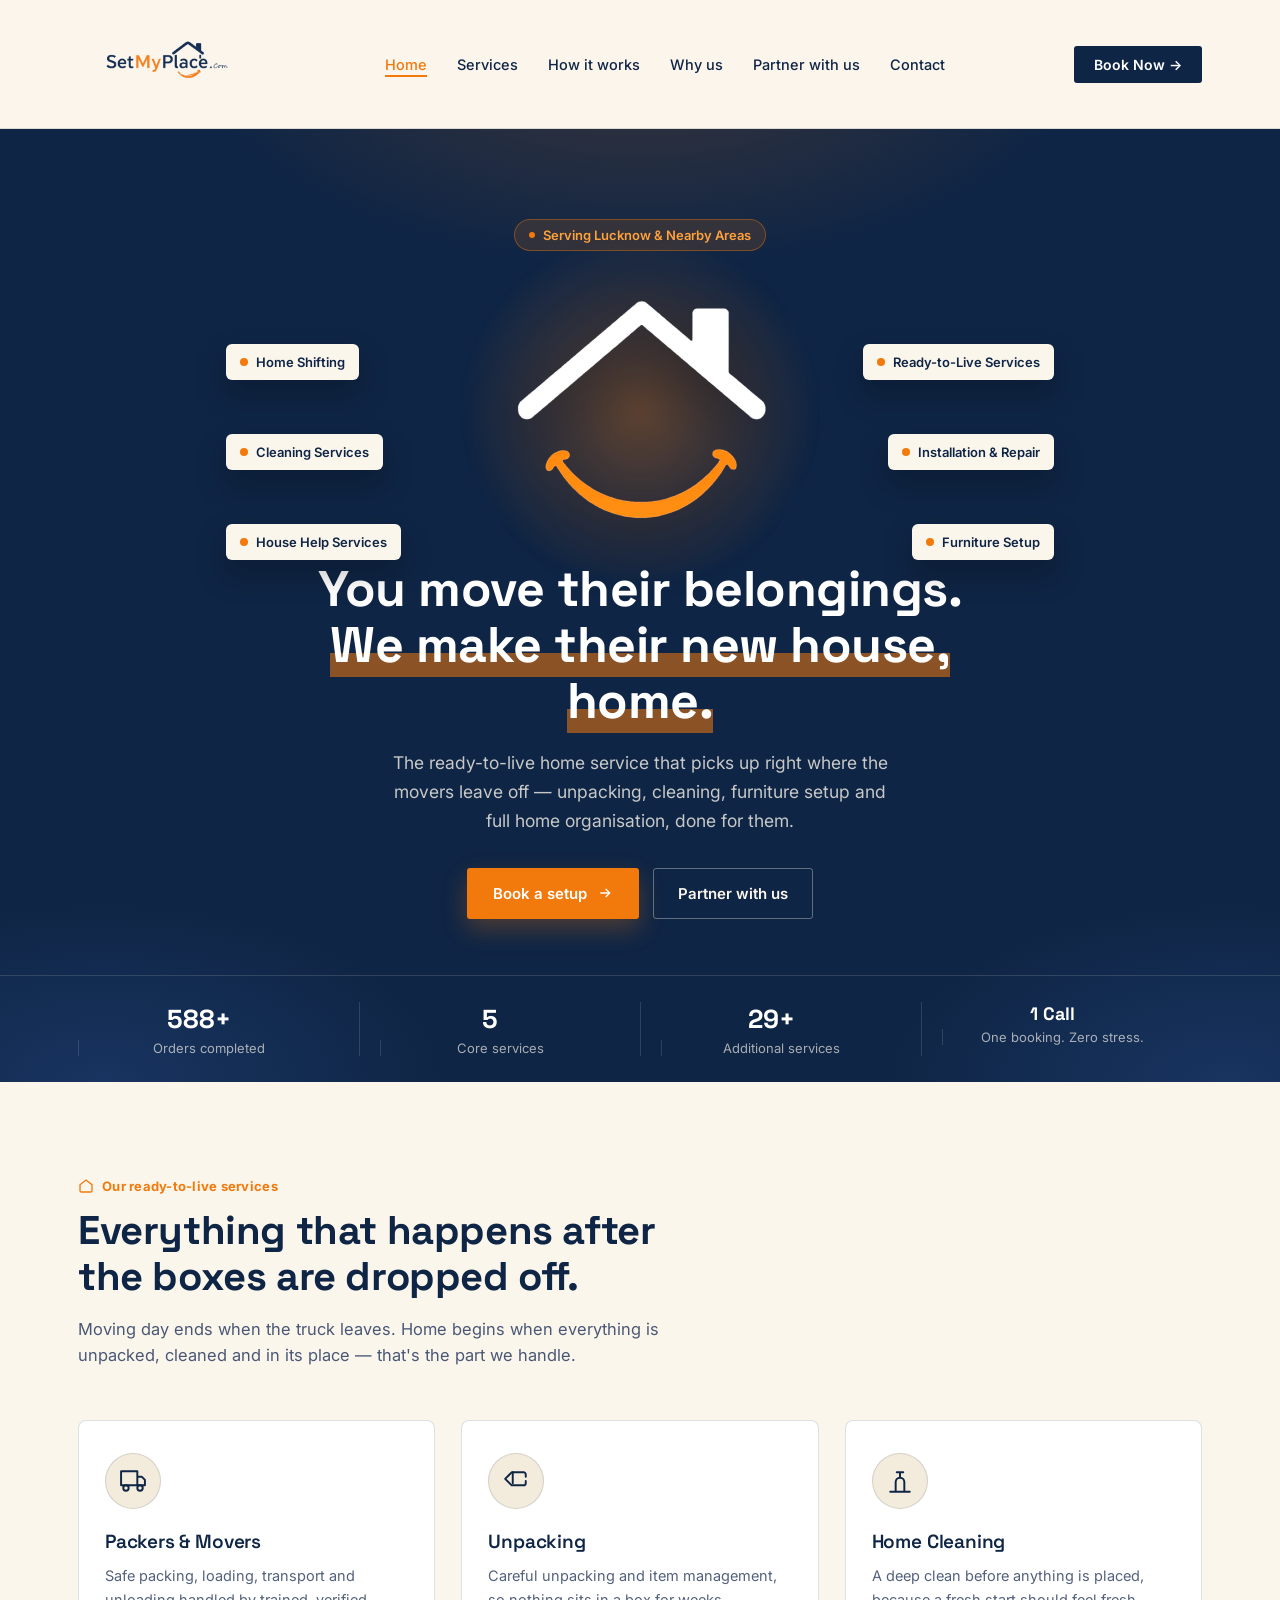
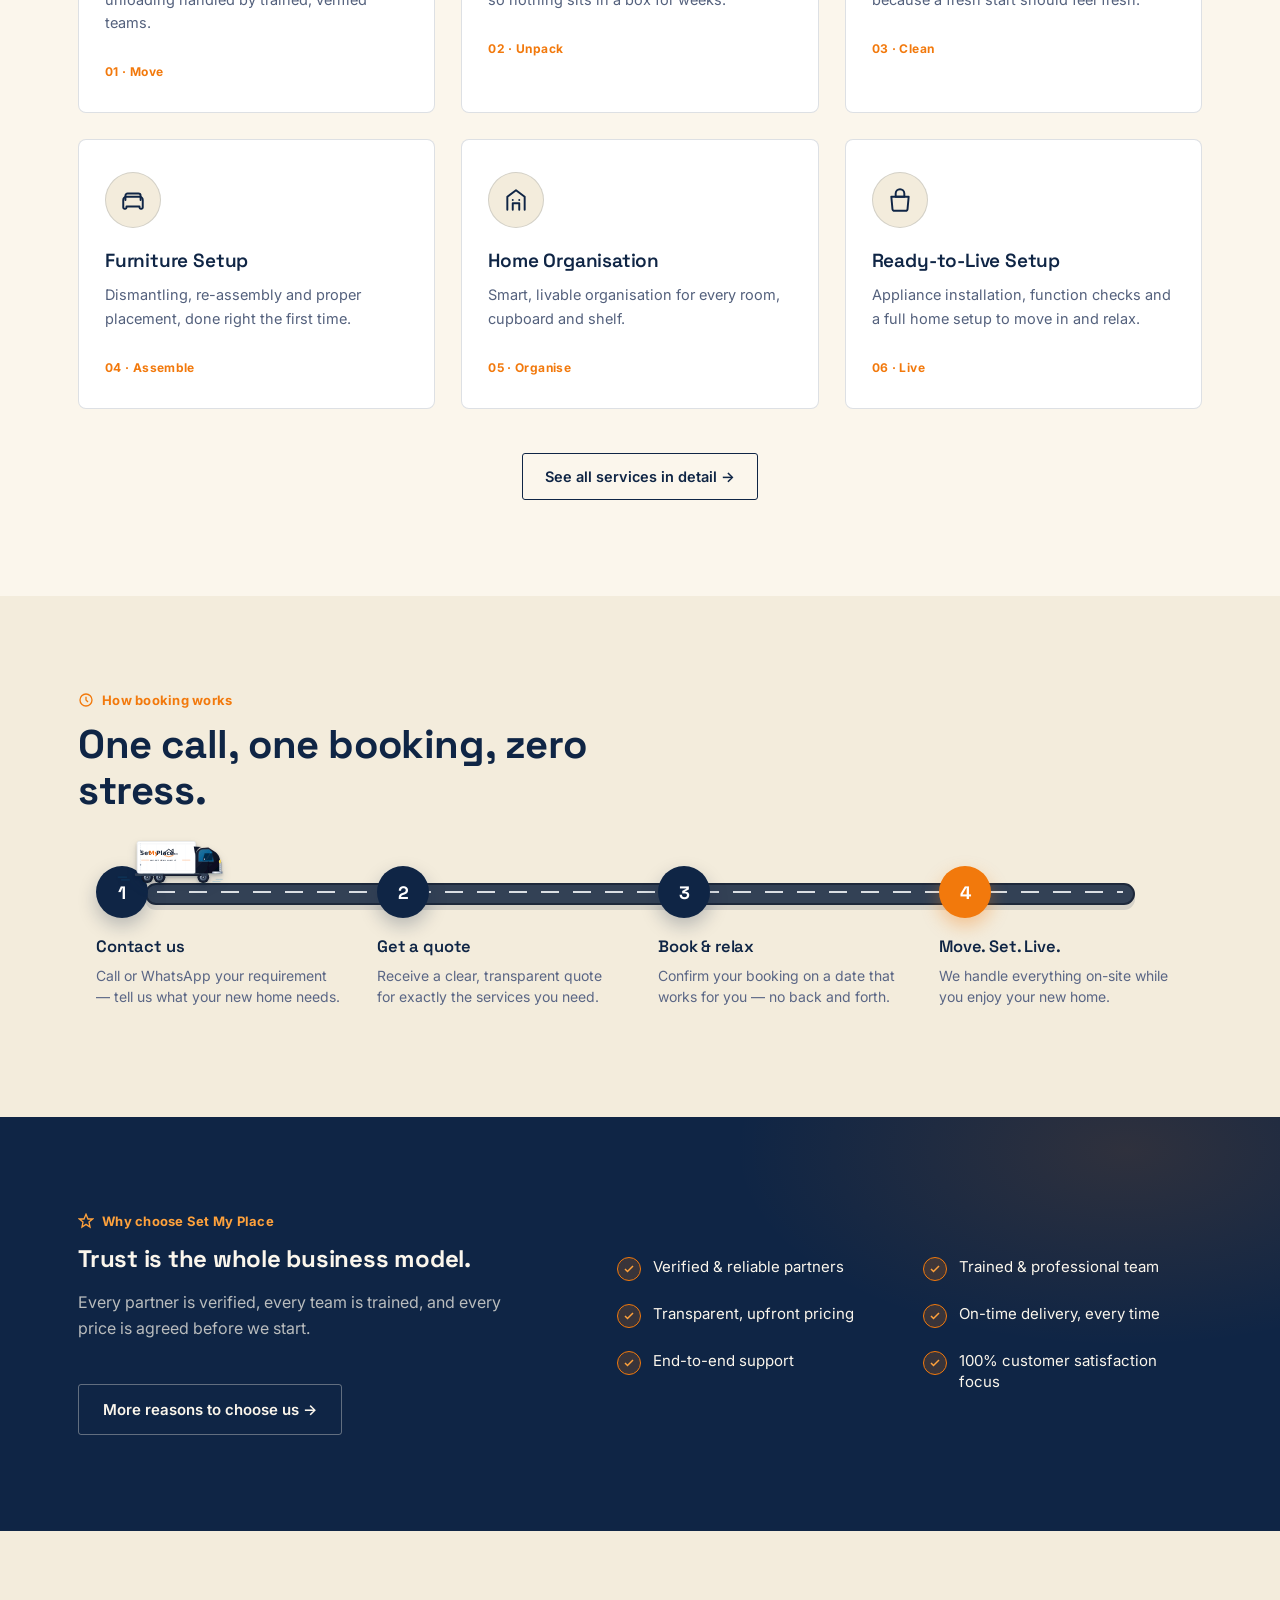
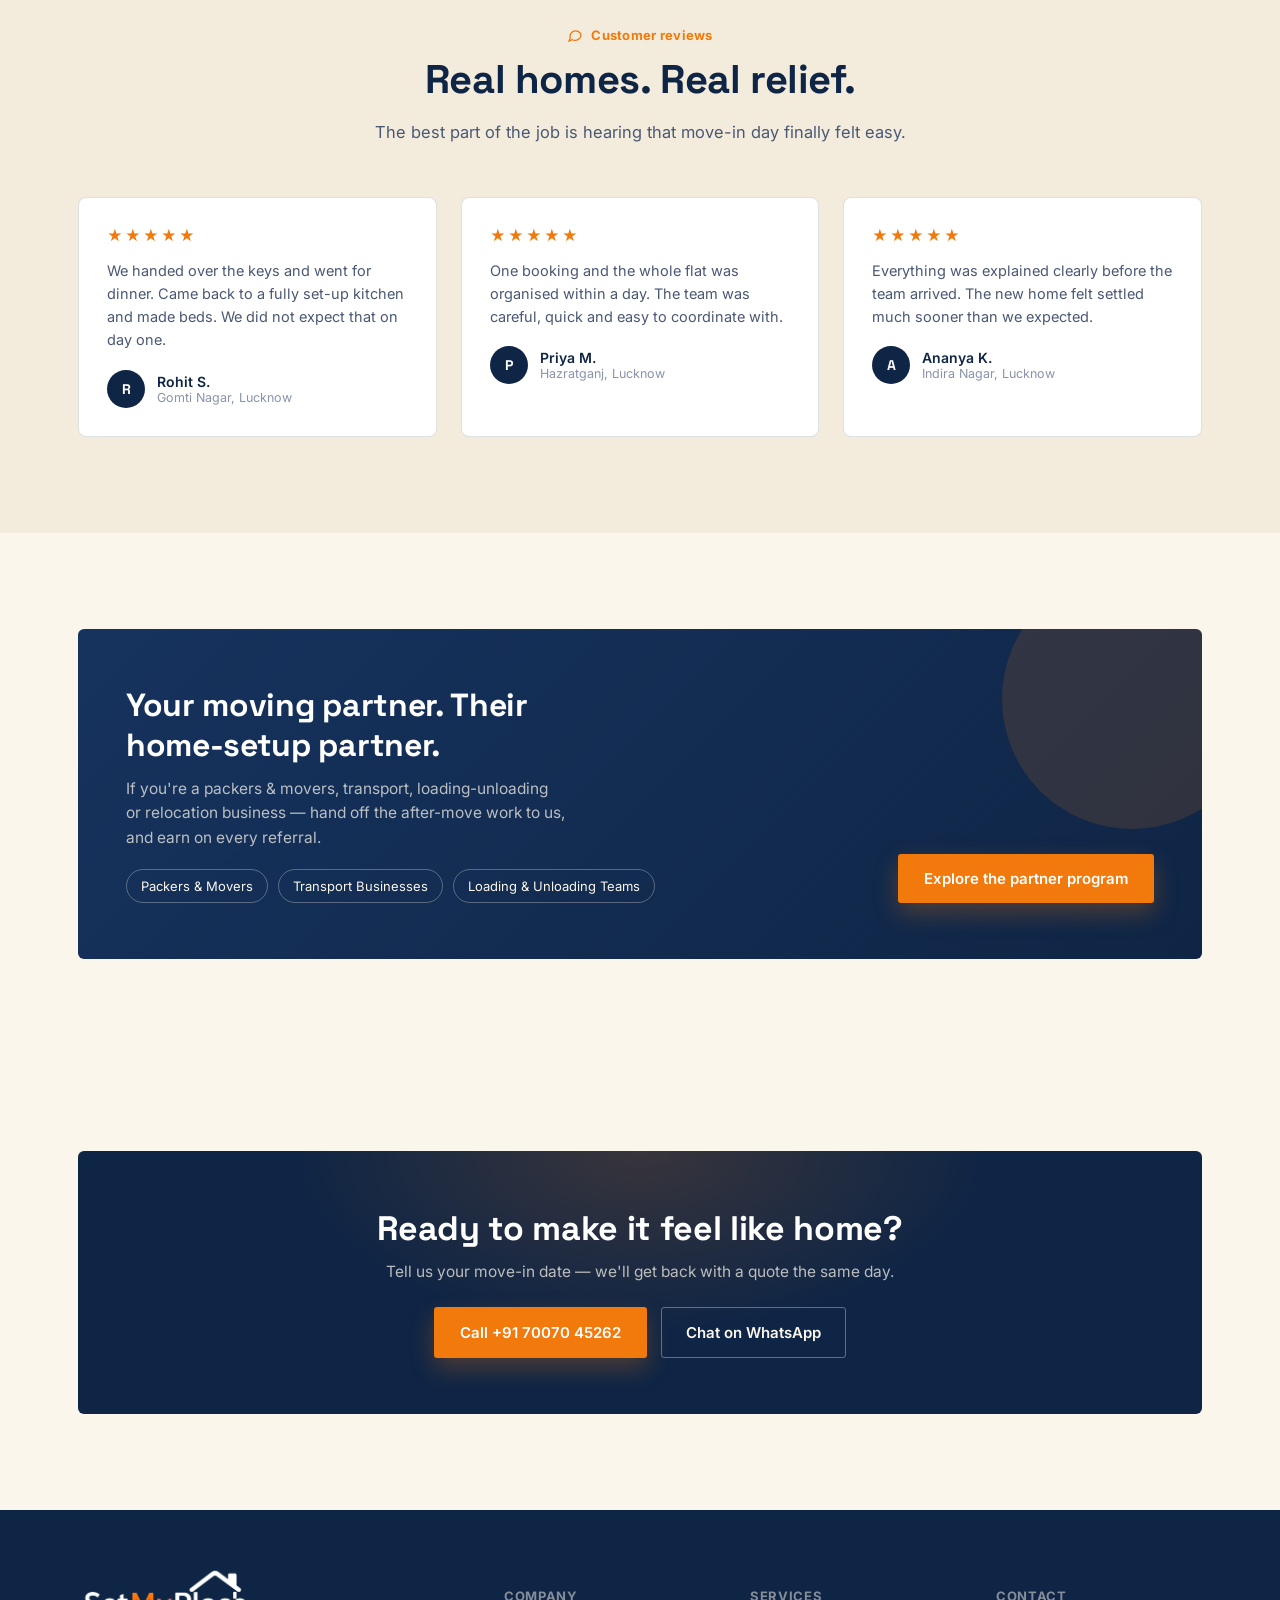
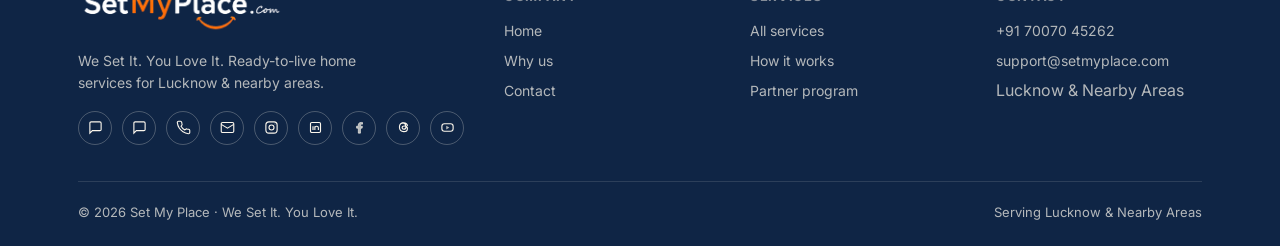
==== commit 7b272443: "update registration form and services on home and add testomonial and counter" ====
--- a/setmyplace-website/frontend/index.html
+++ b/setmyplace-website/frontend/index.html
@@ -42,7 +42,7 @@
 <link rel="preconnect" href="https://fonts.googleapis.com">
 <link rel="preconnect" href="https://fonts.gstatic.com" crossorigin>
 <link href="https://fonts.googleapis.com/css2?family=Space+Grotesk:wght@400;500;600;700&family=Inter:wght@400;500;600;700&display=swap" rel="stylesheet">
-<link rel="stylesheet" href="../assets/style.css">
+<link rel="stylesheet" href="../assets/style.css?v=20260921-2">
 </head>
 <body>
 
@@ -101,19 +101,21 @@
     </div>
 
     <div class="hero-floats">
-      <div class="float-tag t1"><i></i> Furniture Setup</div>
-      <div class="float-tag t2"><i></i> Deep Home Cleaning</div>
-      <div class="float-tag t3"><i></i> Ready-to-Live Setup</div>
-      <div class="float-tag t4"><i></i> Packers &amp; Movers</div>
+      <div class="float-tag t1"><i></i> Home Shifting</div>
+      <div class="float-tag t2"><i></i> Ready-to-Live Services</div>
+      <div class="float-tag t3"><i></i> Cleaning Services</div>
+      <div class="float-tag t4"><i></i> Installation &amp; Repair</div>
+      <div class="float-tag t5"><i></i> House Help Services</div>
+      <div class="float-tag t6"><i></i> Furniture Setup</div>
     </div>
   </div>
 
   <div class="hero-strip">
     <div class="wrap">
       <div class="stats">
-        <div><div class="stat-num" data-count="100" data-suffix="%">0%</div><div class="stat-label">Verified partner network</div></div>
-        <div><div class="stat-num" data-count="6">0</div><div class="stat-label">Ready-to-live services</div></div>
-        <div><div class="stat-num" data-count="4">0</div><div class="stat-label">Step booking process</div></div>
+        <div><div class="stat-num" data-count="600" data-suffix="+">0+</div><div class="stat-label">Orders completed</div></div>
+        <div><div class="stat-num" data-count="5">0</div><div class="stat-label">Core services</div></div>
+        <div><div class="stat-num" data-count="30" data-suffix="+">0+</div><div class="stat-label">Additional services</div></div>
         <div><div class="stat-num small">1 Call</div><div class="stat-label">One booking. Zero stress.</div></div>
       </div>
     </div>
@@ -237,6 +239,37 @@
         <div class="check-item" style="--i:4"><div class="tick"><svg viewBox="0 0 24 24" fill="none" stroke="currentColor" stroke-width="3"><path d="M4 12l5 5 11-11"/></svg></div><span>End-to-end support</span></div>
         <div class="check-item" style="--i:5"><div class="tick"><svg viewBox="0 0 24 24" fill="none" stroke="currentColor" stroke-width="3"><path d="M4 12l5 5 11-11"/></svg></div><span>100% customer satisfaction focus</span></div>
       </div>
+    </div>
+  </div>
+</section>
+
+<!-- ============ TESTIMONIALS ============ -->
+<section class="bg-cream2" id="reviews">
+  <div class="wrap">
+    <div class="section-head center reveal">
+      <div class="kicker" style="justify-content:center;">
+        <svg viewBox="0 0 24 24" fill="none" stroke="currentColor" stroke-width="2"><path d="M21 11.5a8.38 8.38 0 0 1-9 8.5 9.3 9.3 0 0 1-4-.9L3 21l1.9-4A8.5 8.5 0 1 1 21 11.5Z"/><path d="M8 12h.01M12 12h.01M16 12h.01"/></svg>
+        Customer reviews
+      </div>
+      <h2>Real homes. Real relief.</h2>
+      <p>The best part of the job is hearing that move-in day finally felt easy.</p>
+    </div>
+    <div class="testi-grid reveal">
+      <article class="testi-card">
+        <div class="testi-stars">★★★★★</div>
+        <p>We handed over the keys and went for dinner. Came back to a fully set-up kitchen and made beds. We did not expect that on day one.</p>
+        <div class="testi-who"><div class="testi-avatar">R</div><div><div class="testi-name">Rohit S.</div><div class="testi-loc">Gomti Nagar, Lucknow</div></div></div>
+      </article>
+      <article class="testi-card">
+        <div class="testi-stars">★★★★★</div>
+        <p>One booking and the whole flat was organised within a day. The team was careful, quick and easy to coordinate with.</p>
+        <div class="testi-who"><div class="testi-avatar">P</div><div><div class="testi-name">Priya M.</div><div class="testi-loc">Hazratganj, Lucknow</div></div></div>
+      </article>
+      <article class="testi-card">
+        <div class="testi-stars">★★★★★</div>
+        <p>Everything was explained clearly before the team arrived. The new home felt settled much sooner than we expected.</p>
+        <div class="testi-who"><div class="testi-avatar">A</div><div><div class="testi-name">Ananya K.</div><div class="testi-loc">Indira Nagar, Lucknow</div></div></div>
+      </article>
     </div>
   </div>
 </section>
--- a/setmyplace-website/assets/style.css
+++ b/setmyplace-website/assets/style.css
@@ -240,14 +240,16 @@
   position:absolute; background:var(--paper); color:var(--navy);
   padding:10px 14px; border-radius:6px; font-size:13px; font-weight:600;
   box-shadow:0 14px 30px rgba(0,0,0,0.25);
-  display:flex; align-items:center; gap:8px; opacity:0; pointer-events:auto;
+  display:flex; align-items:center; gap:8px; width:max-content; white-space:nowrap; opacity:0; pointer-events:auto;
   animation:tagIn .6s var(--ease) forwards, bob 5s ease-in-out infinite;
 }
 .float-tag i{width:8px; height:8px; border-radius:50%; background:var(--orange);}
-.float-tag.t1{top:145px; left:0; animation-delay:1.1s, 1.7s;}
-.float-tag.t2{top:145px; right:0; animation-delay:1.3s, 1.9s;}
-.float-tag.t3{top:245px; left:4%; animation-delay:1.5s, 2.1s;}
-.float-tag.t4{top:245px; right:4%; animation-delay:1.7s, 2.3s;}
+.float-tag.t1{top:125px; left:-34px; animation-delay:1.1s, 1.7s;}
+.float-tag.t2{top:125px; right:-34px; animation-delay:1.3s, 1.9s;}
+.float-tag.t3{top:215px; left:-34px; animation-delay:1.5s, 2.1s;}
+.float-tag.t4{top:215px; right:-34px; animation-delay:1.7s, 2.3s;}
+.hero-floats .float-tag.t5{top:305px !important; left:-34px !important; right:auto !important; animation-delay:1.9s, 2.5s;}
+.hero-floats .float-tag.t6{top:305px !important; left:auto !important; right:-34px !important; animation-delay:2.1s, 2.7s;}
 @keyframes tagIn{ to{opacity:1;} }
 @keyframes bob{ 0%,100%{transform:translateY(0);} 50%{transform:translateY(-10px);} }
 
@@ -501,6 +503,13 @@
 .form-two{display:grid; grid-template-columns:1fr 1fr; gap:20px;}
 .form-submit{width:100%; justify-content:center; margin-top:6px;}
 .form-note{font-size:12.5px; color:#8A93AB; margin-top:12px;}
+.partner-form-title{font-size:18px; color:var(--navy); margin:28px 0 18px; padding-top:24px; border-top:1px solid var(--line);}
+.partner-form-title:first-of-type{margin-top:0; padding-top:0; border-top:0;}
+.check-list{display:grid; grid-template-columns:repeat(2, minmax(0, 1fr)); gap:10px 18px;}
+.check-list label,.declaration-row{display:flex; align-items:flex-start; gap:9px; color:#54617D; font-size:13.5px; line-height:1.45; cursor:pointer;}
+.check-list input,.declaration-row input{width:16px; height:16px; margin-top:2px; accent-color:var(--orange); flex:none;}
+.declaration-row{margin:24px 0; padding:16px; background:var(--paper-2); border:1px solid var(--line);}
+.partner-honeypot{position:absolute; left:-9999px; width:1px; height:1px; opacity:0;}
 
 .send-overlay{
   position:fixed; inset:0; z-index:1000; display:block;
@@ -533,7 +542,7 @@
 @keyframes circlePulse{0%,100%{box-shadow:0 0 0 0 rgba(67,209,122,.35);}50%{box-shadow:0 0 0 14px rgba(67,209,122,0);}}
 @keyframes drawCheck{to{stroke-dashoffset:0;}}
 
-@media (max-width:900px){ .contact-grid{grid-template-columns:1fr;} .form-two{grid-template-columns:1fr;} }
+@media (max-width:900px){ .contact-grid{grid-template-columns:1fr;} .form-two{grid-template-columns:1fr;} .check-list{grid-template-columns:1fr;} }
 
 /* ============================================================
    CTA band
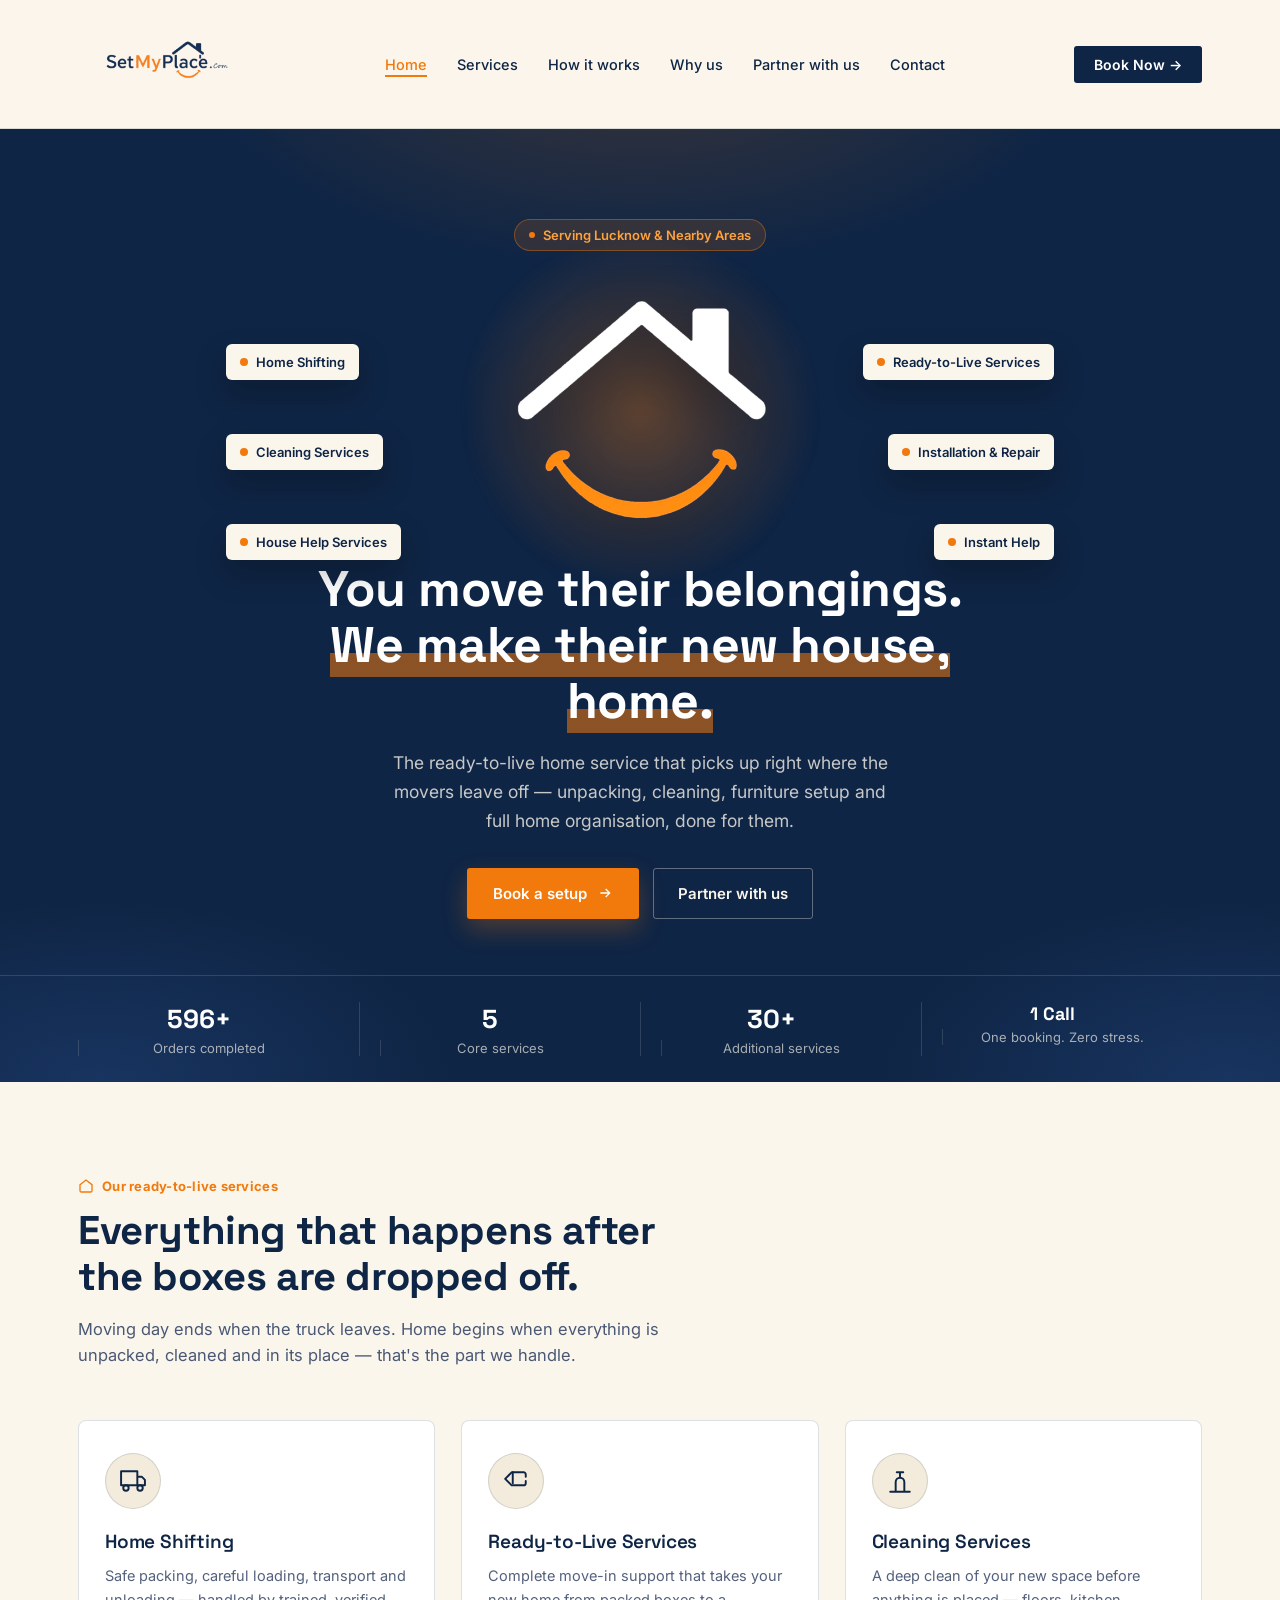
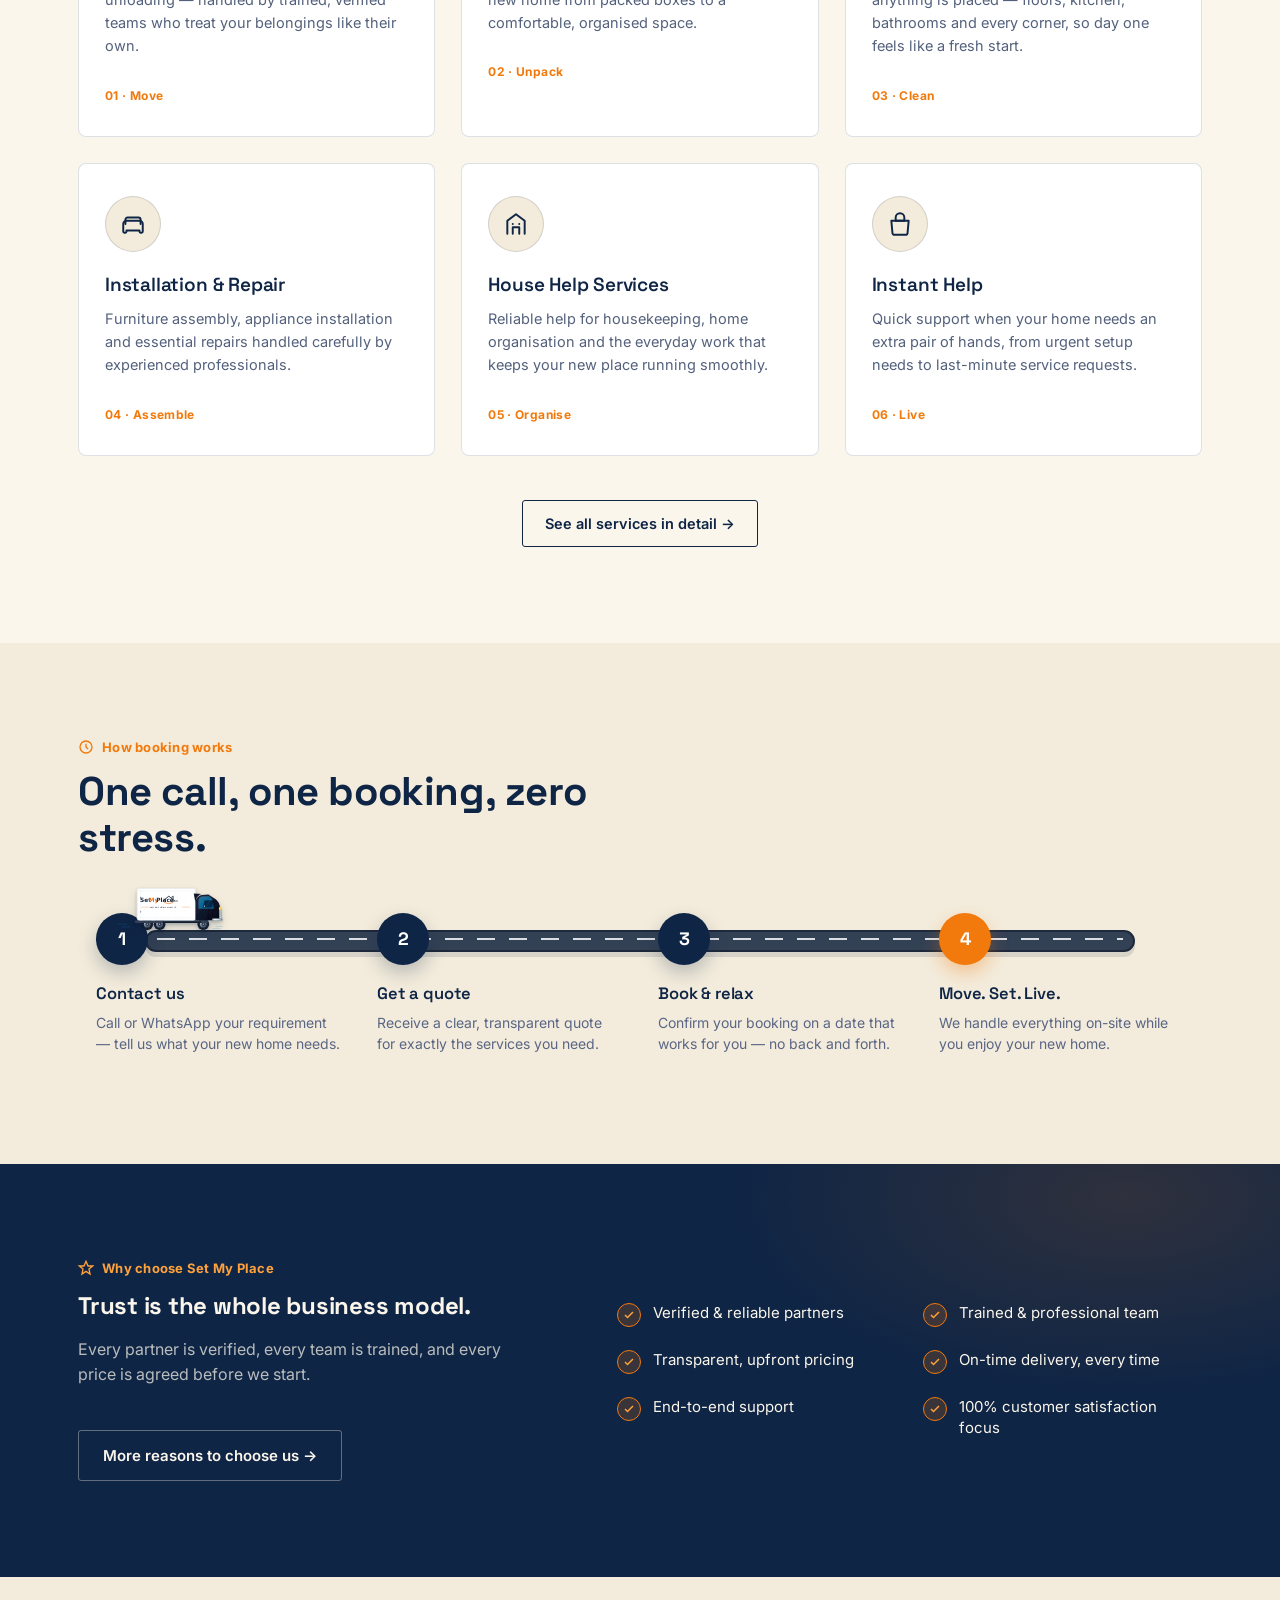
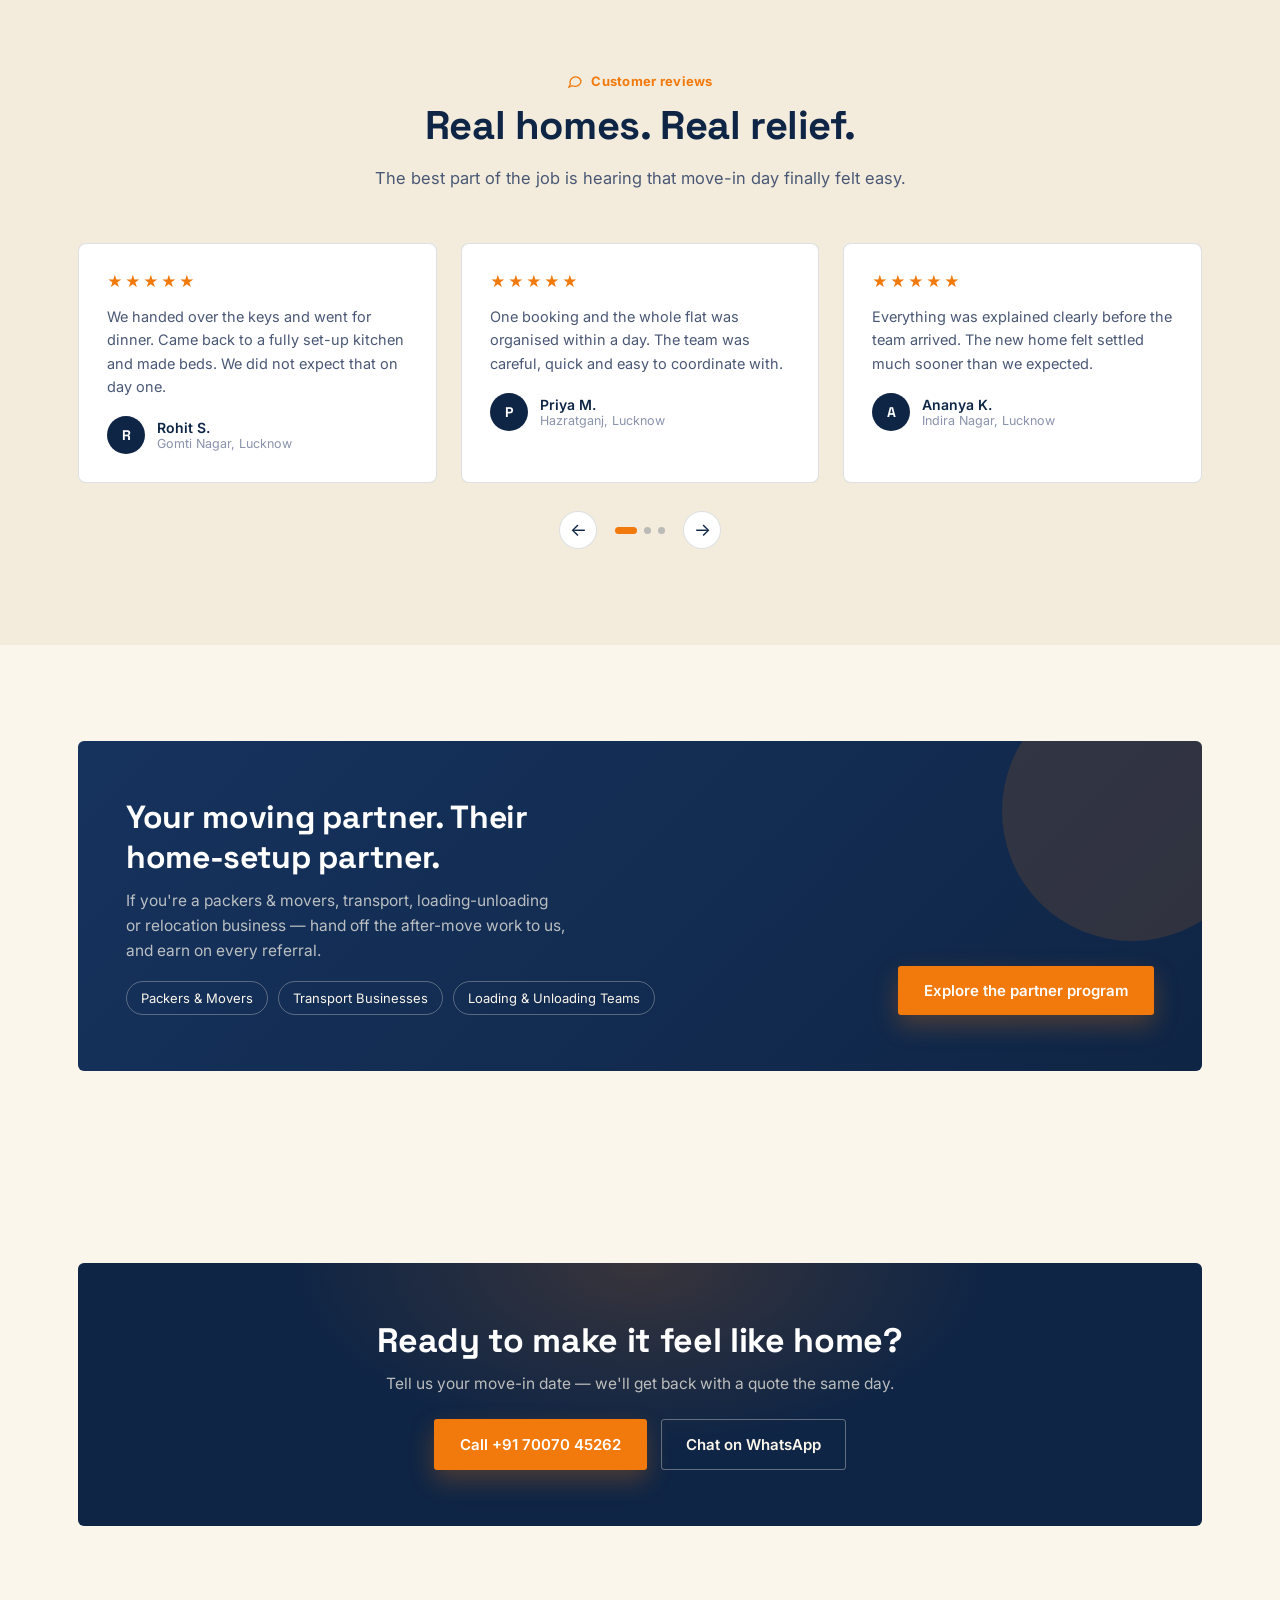
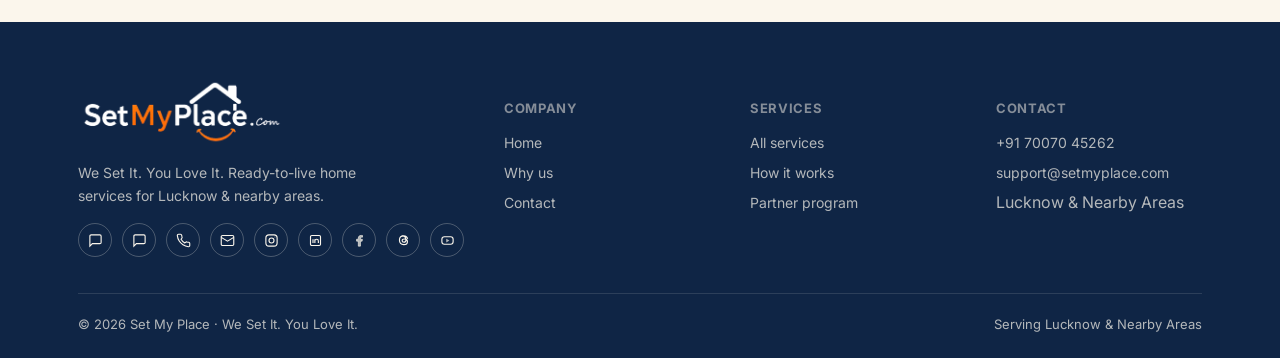
==== commit f2010016: "services updated" ====
--- a/setmyplace-website/frontend/index.html
+++ b/setmyplace-website/frontend/index.html
@@ -106,7 +106,7 @@
       <div class="float-tag t3"><i></i> Cleaning Services</div>
       <div class="float-tag t4"><i></i> Installation &amp; Repair</div>
       <div class="float-tag t5"><i></i> House Help Services</div>
-      <div class="float-tag t6"><i></i> Furniture Setup</div>
+      <div class="float-tag t6"><i></i> Instant Help</div>
     </div>
   </div>
 
@@ -137,38 +137,38 @@
     <div class="service-cards">
       <div class="service-card reveal" data-delay="0">
         <div class="service-icon"><svg viewBox="0 0 24 24" fill="none" stroke-width="1.8" stroke-linecap="round" stroke-linejoin="round"><path d="M1 3h15v13H1zM16 8h4l3 3v5h-7V8z"/><circle cx="5.5" cy="18.5" r="2.5"/><circle cx="18.5" cy="18.5" r="2.5"/></svg></div>
-        <h3>Packers &amp; Movers</h3>
-        <p>Safe packing, loading, transport and unloading handled by trained, verified teams.</p>
+        <h3>Home Shifting</h3>
+        <p>Safe packing, careful loading, transport and unloading — handled by trained, verified teams who treat your belongings like their own.</p>
         <span class="tag">01 · Move</span>
       </div>
       <div class="service-card reveal" data-delay="80">
         <div class="service-icon"><svg viewBox="0 0 24 24" fill="none" stroke-width="1.8" stroke-linecap="round" stroke-linejoin="round"><path d="M21 8V6a2 2 0 0 0-2-2H8L2 10l6 6h11a2 2 0 0 0 2-2v-2"/><path d="M9 14V4"/></svg></div>
-        <h3>Unpacking</h3>
-        <p>Careful unpacking and item management, so nothing sits in a box for weeks.</p>
+        <h3>Ready-to-Live Services</h3>
+        <p>Complete move-in support that takes your new home from packed boxes to a comfortable, organised space.</p>
         <span class="tag">02 · Unpack</span>
       </div>
       <div class="service-card reveal" data-delay="160">
         <div class="service-icon"><svg viewBox="0 0 24 24" fill="none" stroke-width="1.8" stroke-linecap="round" stroke-linejoin="round"><path d="M3 22h18M8 22V13a4 4 0 0 1 8 0v9"/><path d="M12 4v4M9 4h6"/></svg></div>
-        <h3>Home Cleaning</h3>
-        <p>A deep clean before anything is placed, because a fresh start should feel fresh.</p>
+        <h3>Cleaning Services</h3>
+        <p>A deep clean of your new space before anything is placed — floors, kitchen, bathrooms and every corner, so day one feels like a fresh start.</p>
         <span class="tag">03 · Clean</span>
       </div>
       <div class="service-card reveal" data-delay="0">
         <div class="service-icon"><svg viewBox="0 0 24 24" fill="none" stroke-width="1.8" stroke-linecap="round" stroke-linejoin="round"><path d="M3 12v7a1 1 0 0 0 1 1h1a1 1 0 0 0 1-1v-1h12v1a1 1 0 0 0 1 1h1a1 1 0 0 0 1-1v-7a3 3 0 0 0-3-3H6a3 3 0 0 0-3 3z"/><path d="M5 12V8a2 2 0 0 1 2-2h10a2 2 0 0 1 2 2v4"/></svg></div>
-        <h3>Furniture Setup</h3>
-        <p>Dismantling, re-assembly and proper placement, done right the first time.</p>
+        <h3>Installation &amp; Repair</h3>
+        <p>Furniture assembly, appliance installation and essential repairs handled carefully by experienced professionals.</p>
         <span class="tag">04 · Assemble</span>
       </div>
       <div class="service-card reveal" data-delay="80">
         <div class="service-icon"><svg viewBox="0 0 24 24" fill="none" stroke-width="1.8" stroke-linecap="round" stroke-linejoin="round"><path d="M4 21V9l8-6 8 6v12"/><path d="M9 21v-6h6v6M9 12h.01M15 12h.01"/></svg></div>
-        <h3>Home Organisation</h3>
-        <p>Smart, livable organisation for every room, cupboard and shelf.</p>
+        <h3>House Help Services</h3>
+        <p>Reliable help for housekeeping, home organisation and the everyday work that keeps your new place running smoothly.</p>
         <span class="tag">05 · Organise</span>
       </div>
       <div class="service-card reveal" data-delay="160">
         <div class="service-icon"><svg viewBox="0 0 24 24" fill="none" stroke-width="1.8" stroke-linecap="round" stroke-linejoin="round"><path d="M12 2a4 4 0 0 1 4 4v3H8V6a4 4 0 0 1 4-4z"/><path d="M4 9h16l-1 11a2 2 0 0 1-2 2H7a2 2 0 0 1-2-2z"/></svg></div>
-        <h3>Ready-to-Live Setup</h3>
-        <p>Appliance installation, function checks and a full home setup to move in and relax.</p>
+        <h3>Instant Help</h3>
+        <p>Quick support when your home needs an extra pair of hands, from urgent setup needs to last-minute service requests.</p>
         <span class="tag">06 · Live</span>
       </div>
     </div>
@@ -254,7 +254,8 @@
       <h2>Real homes. Real relief.</h2>
       <p>The best part of the job is hearing that move-in day finally felt easy.</p>
     </div>
-    <div class="testi-grid reveal">
+    <div class="testi-carousel reveal" data-testimonial-carousel>
+      <div class="testi-grid">
       <article class="testi-card">
         <div class="testi-stars">★★★★★</div>
         <p>We handed over the keys and went for dinner. Came back to a fully set-up kitchen and made beds. We did not expect that on day one.</p>
@@ -270,6 +271,42 @@
         <p>Everything was explained clearly before the team arrived. The new home felt settled much sooner than we expected.</p>
         <div class="testi-who"><div class="testi-avatar">A</div><div><div class="testi-name">Ananya K.</div><div class="testi-loc">Indira Nagar, Lucknow</div></div></div>
       </article>
+      <article class="testi-card">
+        <div class="testi-stars">★★★★★</div>
+        <p>The team unpacked the kitchen, arranged the bedrooms and cleaned everything before we arrived. It felt like moving into a finished home.</p>
+        <div class="testi-who"><div class="testi-avatar">N</div><div><div class="testi-name">Neha T.</div><div class="testi-loc">Gomti Nagar Extension, Lucknow</div></div></div>
+      </article>
+      <article class="testi-card">
+        <div class="testi-stars">★★★★★</div>
+        <p>Our furniture was assembled quickly and placed exactly where we wanted it. The coordination was simple from start to finish.</p>
+        <div class="testi-who"><div class="testi-avatar">V</div><div><div class="testi-name">Vivek R.</div><div class="testi-loc">Aliganj, Lucknow</div></div></div>
+      </article>
+      <article class="testi-card">
+        <div class="testi-stars">★★★★★</div>
+        <p>We booked cleaning and home organisation together. The difference was incredible, especially in the kitchen and wardrobes.</p>
+        <div class="testi-who"><div class="testi-avatar">S</div><div><div class="testi-name">Sneha P.</div><div class="testi-loc">Mahanagar, Lucknow</div></div></div>
+      </article>
+      <article class="testi-card">
+        <div class="testi-stars">★★★★★</div>
+        <p>They helped us with appliance installation on short notice and checked everything before leaving. Very professional service.</p>
+        <div class="testi-who"><div class="testi-avatar">A</div><div><div class="testi-name">Amit G.</div><div class="testi-loc">BBD City, Lucknow</div></div></div>
+      </article>
+      <article class="testi-card">
+        <div class="testi-stars">★★★★★</div>
+        <p>After a long-distance move, we needed help with almost everything. One booking gave us the support we needed to settle in.</p>
+        <div class="testi-who"><div class="testi-avatar">K</div><div><div class="testi-name">Kavita S.</div><div class="testi-loc">Hazratganj, Lucknow</div></div></div>
+      </article>
+      <article class="testi-card">
+        <div class="testi-stars">★★★★★</div>
+        <p>Our new house became comfortable in a single day. The team was careful with every item and genuinely easy to work with.</p>
+        <div class="testi-who"><div class="testi-avatar">P</div><div><div class="testi-name">Pooja K.</div><div class="testi-loc">Sushant Golf City, Lucknow</div></div></div>
+      </article>
+      </div>
+      <div class="testi-controls">
+        <button class="testi-control" type="button" data-testimonial-prev aria-label="Previous testimonial">&#8592;</button>
+        <div class="testi-dots" aria-label="Testimonial slides"></div>
+        <button class="testi-control" type="button" data-testimonial-next aria-label="Next testimonial">&#8594;</button>
+      </div>
     </div>
   </div>
 </section>
--- a/setmyplace-website/assets/style.css
+++ b/setmyplace-website/assets/style.css
@@ -406,9 +406,10 @@
 .badge-card svg{width:30px; height:30px; stroke:var(--orange); margin:0 auto 14px;}
 .badge-card h4{font-size:15px; color:var(--navy); font-weight:600;}
 
-.testi-grid{display:grid; grid-template-columns:repeat(3,1fr); gap:24px;}
+.testi-carousel{overflow:hidden;}
+.testi-grid{display:flex; gap:24px; transition:transform .6s var(--ease);}
 .testi-card{
-  background:var(--white); border:1px solid var(--line); border-radius:8px; padding:28px;
+  flex:0 0 calc((100% - 48px) / 3); background:var(--white); border:1px solid var(--line); border-radius:8px; padding:28px;
   transition:transform .3s var(--ease), box-shadow .3s var(--ease);
 }
 .testi-card:hover{transform:translateY(-6px); box-shadow:0 16px 30px rgba(15,37,69,0.1);}
@@ -421,8 +422,14 @@
 }
 .testi-name{font-size:14px; font-weight:600; color:var(--navy);}
 .testi-loc{font-size:12.5px; color:#8A93AB;}
-
-@media (max-width:900px){ .badge-grid{grid-template-columns:1fr 1fr;} .testi-grid{grid-template-columns:1fr;} .why-grid{grid-template-columns:1fr;} .check-grid{grid-template-columns:1fr;} }
+.testi-controls{display:flex; align-items:center; justify-content:center; gap:18px; margin-top:28px;}
+.testi-control{width:38px; height:38px; border:1px solid var(--line); border-radius:50%; background:var(--white); color:var(--navy); cursor:pointer; font-size:18px; line-height:1; transition:background .25s var(--ease), color .25s var(--ease), transform .25s var(--ease);}
+.testi-control:hover{background:var(--orange); color:var(--white); transform:translateY(-2px);}
+.testi-dots{display:flex; align-items:center; gap:7px;}
+.testi-dot{width:7px; height:7px; padding:0; border:0; border-radius:50%; background:rgba(15,37,69,.25); cursor:pointer; transition:width .25s var(--ease), background .25s var(--ease);}
+.testi-dot.active{width:22px; border-radius:10px; background:var(--orange);}
+
+@media (max-width:900px){ .badge-grid{grid-template-columns:1fr 1fr;} .testi-card{flex-basis:100%;} .why-grid{grid-template-columns:1fr;} .check-grid{grid-template-columns:1fr;} }
 
 /* ============================================================
    Partner
@@ -518,8 +525,9 @@
 }
 .send-overlay.is-visible{opacity:1; visibility:visible;}
 .send-loader{
-  position:absolute; top:50%; left:50%; width:220px;
-  transform:translate(-50%, -50%); text-align:center; color:var(--white);
+  position:absolute; top:50%; left:50%; width:220px; z-index:1;
+  transform:translate(-50%, -50%);
+  text-align:center; color:var(--white);
 }
 .rocket-scene{position:relative; width:140px; height:140px; margin:0 auto;}
 .paper-rocket{width:100%; height:100%; filter:drop-shadow(0 14px 12px rgba(0,0,0,.25)); animation:rocketFloat 1.8s ease-in-out infinite;}
@@ -595,3 +603,88 @@
 .to-top.show{opacity:1; pointer-events:auto; transform:translateY(0);}
 .to-top:hover{background:var(--orange);}
 .to-top svg{width:18px; height:18px; stroke:var(--white);}
+
+/* ============================================================
+   Send overlay
+   ============================================================ */  
+
+.send-overlay{
+  position:fixed;
+  inset:0;
+  z-index:99999;
+  display:block;
+  background:rgba(15,37,69,0.94);
+  opacity:0;
+  visibility:hidden;
+  transition:opacity .3s var(--ease), visibility .3s var(--ease);
+}
+
+.send-overlay.is-visible{
+  opacity:1;
+  visibility:visible;
+}
+
+.send-loader{
+  position:absolute;
+  top:50%;
+  left:50%;
+  width:280px;
+  z-index:10;
+  transform:translate(-50%, -50%);
+  text-align:center;
+  color:#FFFFFF;
+}
+
+.rocket-scene{
+  position:relative;
+  width:160px;
+  height:160px;
+  margin:0 auto;
+  display:flex;
+  align-items:center;
+  justify-content:center;
+  overflow:visible;
+}
+
+.paper-rocket{
+  display:block !important;
+  visibility:visible !important;
+  opacity:1 !important;
+  position:relative;
+  z-index:5;
+  width:140px;
+  height:140px;
+  filter:drop-shadow(0 14px 12px rgba(0,0,0,.35));
+  animation:rocketFloat 1.8s ease-in-out infinite;
+}
+
+.rocket-trail{
+  position:absolute;
+  z-index:2;
+  left:42px;
+  bottom:4px;
+  width:7px;
+  height:45px;
+  border-radius:999px;
+  background:linear-gradient(#F2790C, transparent);
+  transform:rotate(35deg);
+  animation:trailPulse .8s ease-in-out infinite alternate;
+}
+
+.send-overlay-text{
+  position:relative;
+  z-index:5;
+  margin:12px 0 0;
+  font-family:'Space Grotesk',sans-serif;
+  font-size:18px;
+  font-weight:600;
+  color:#FFFFFF;
+}
+
+.send-overlay.is-sent .paper-rocket{
+  animation:rocketLaunch .9s var(--ease) forwards;
+}
+
+.send-overlay.is-sent .rocket-trail{
+  animation:trailLaunch .9s var(--ease) forwards;
+}
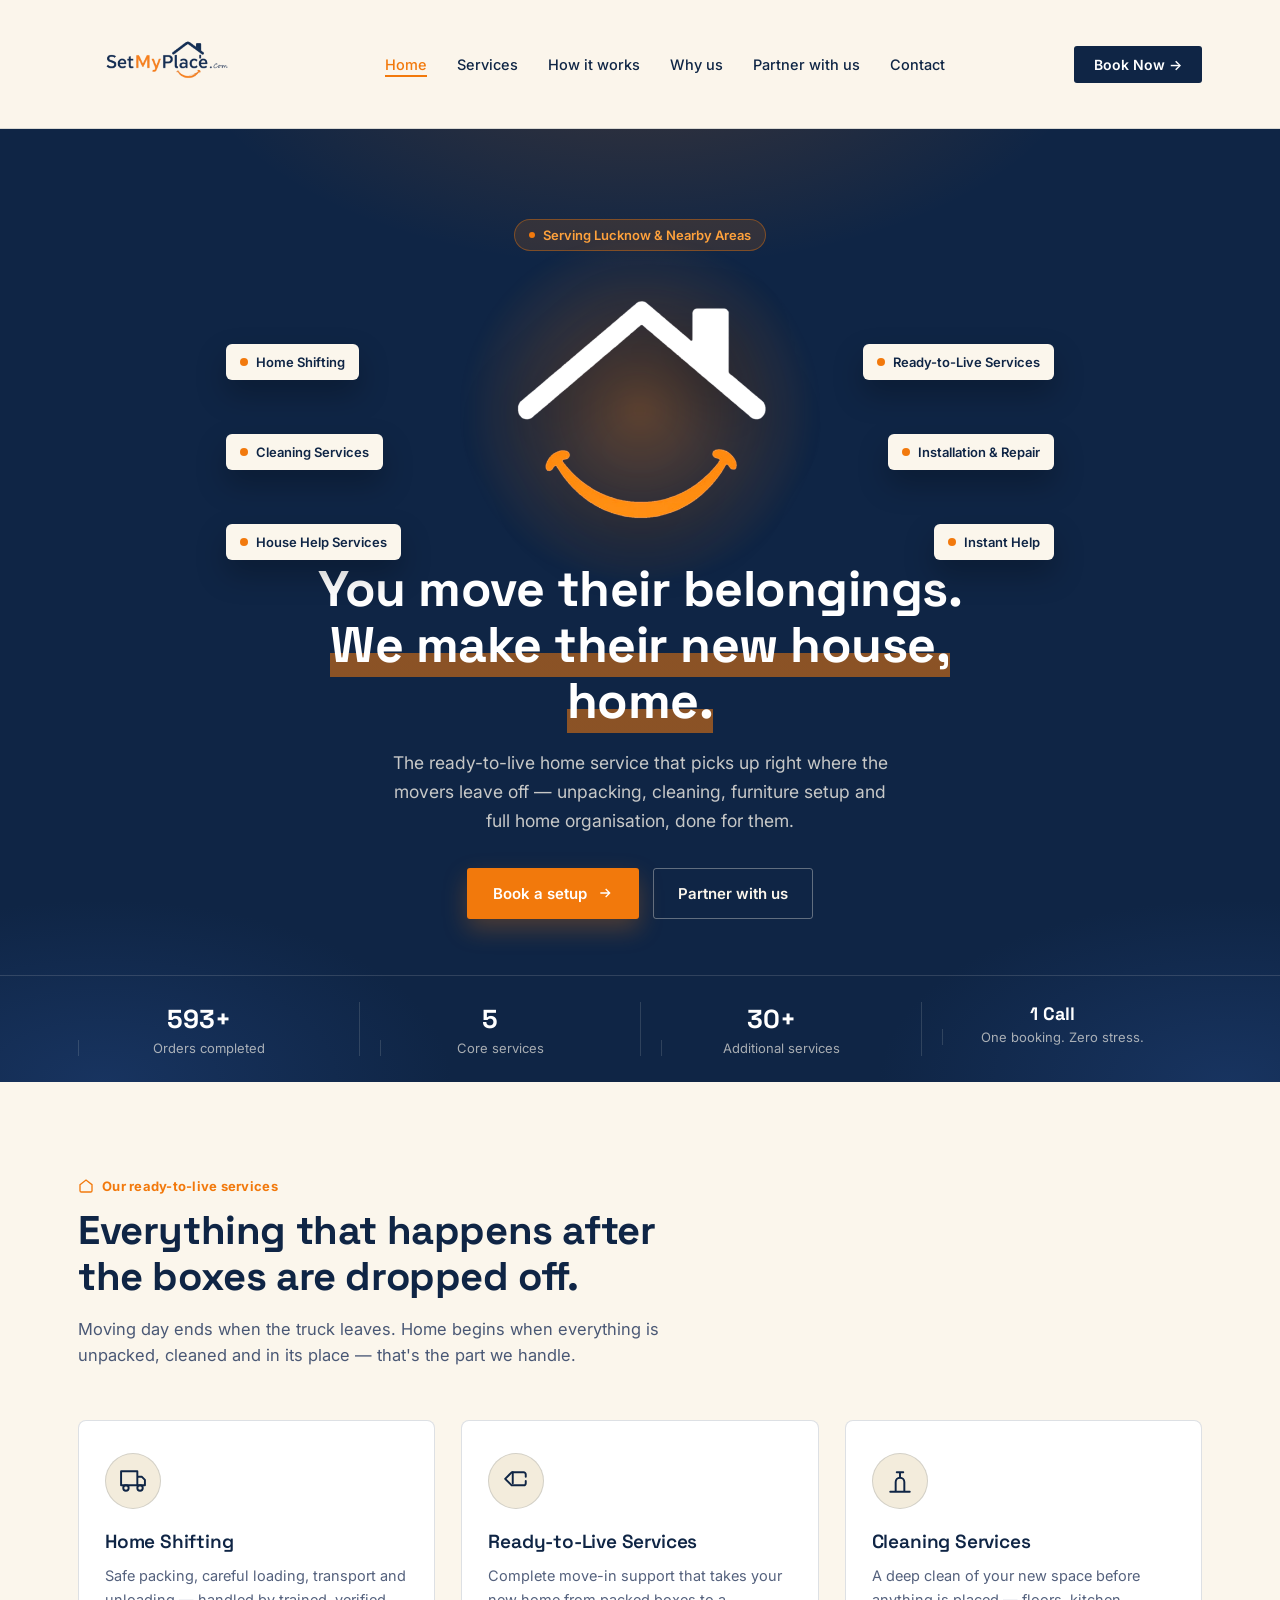
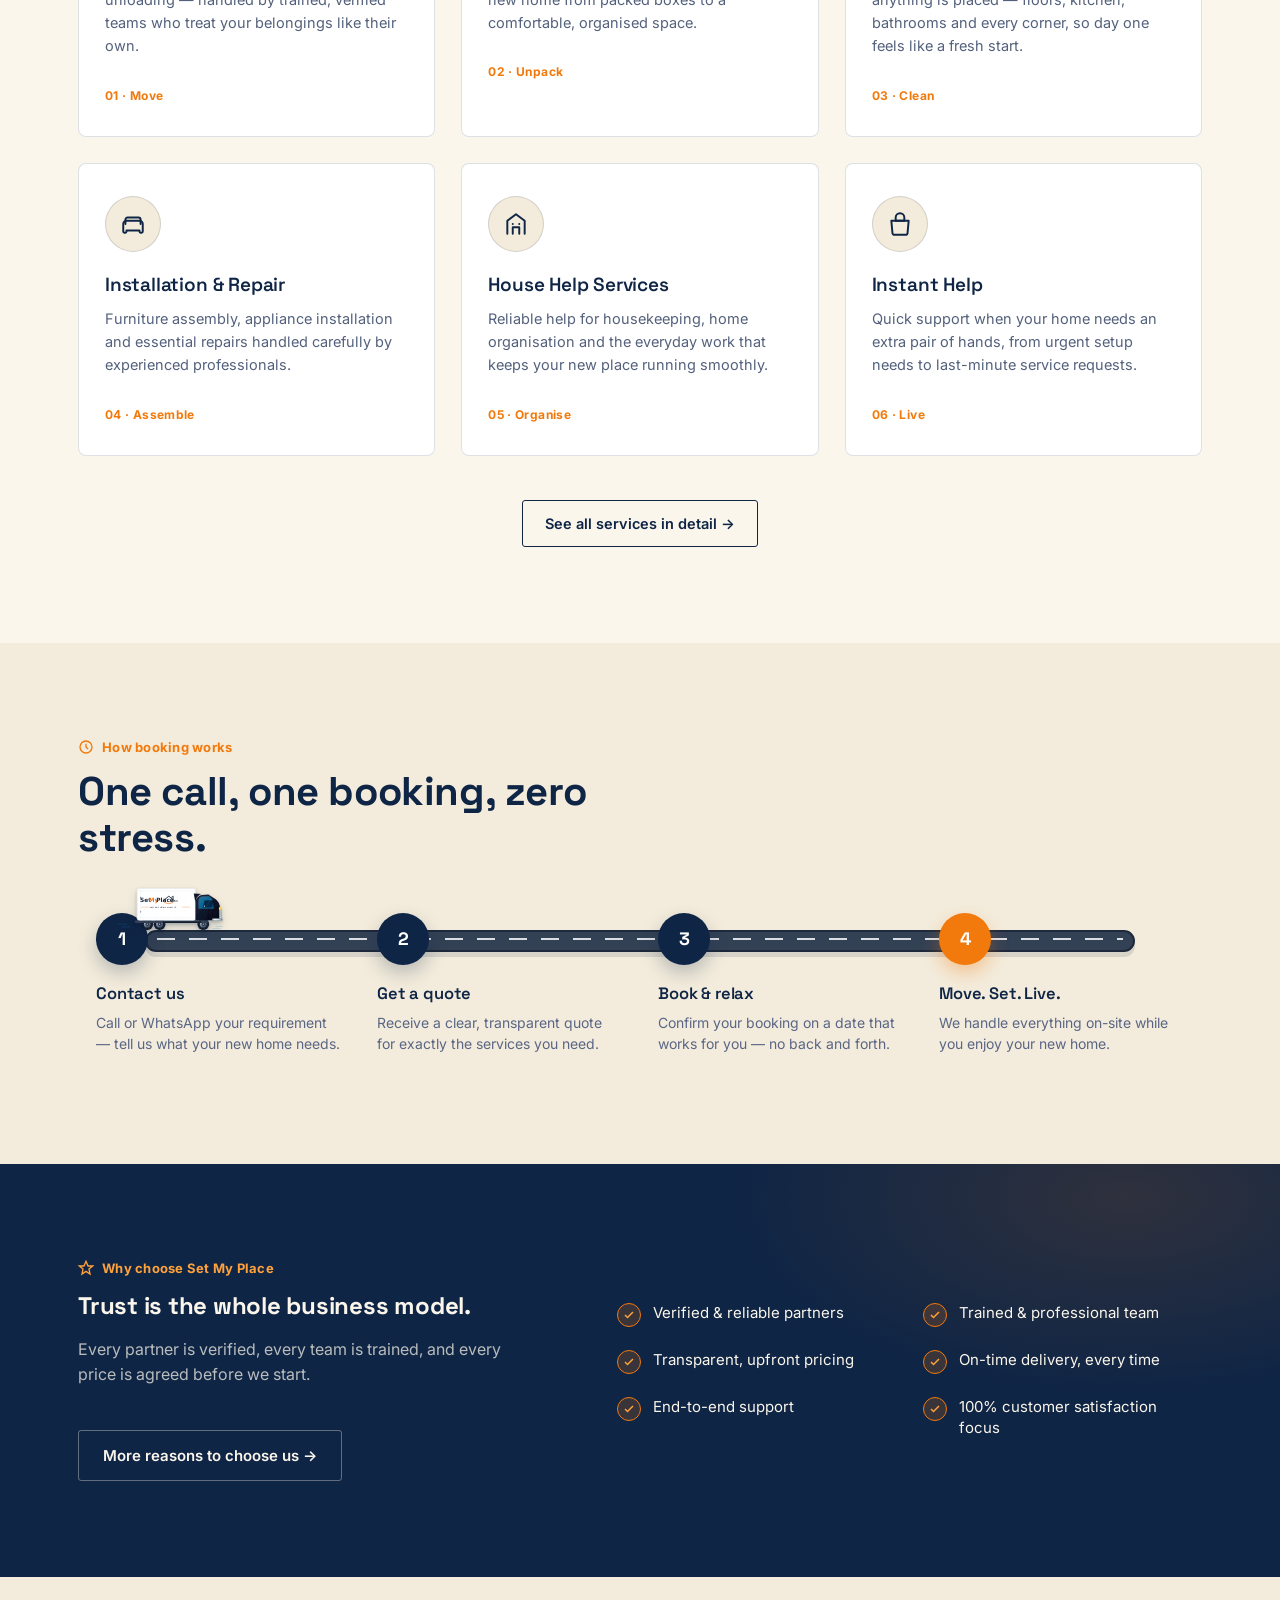
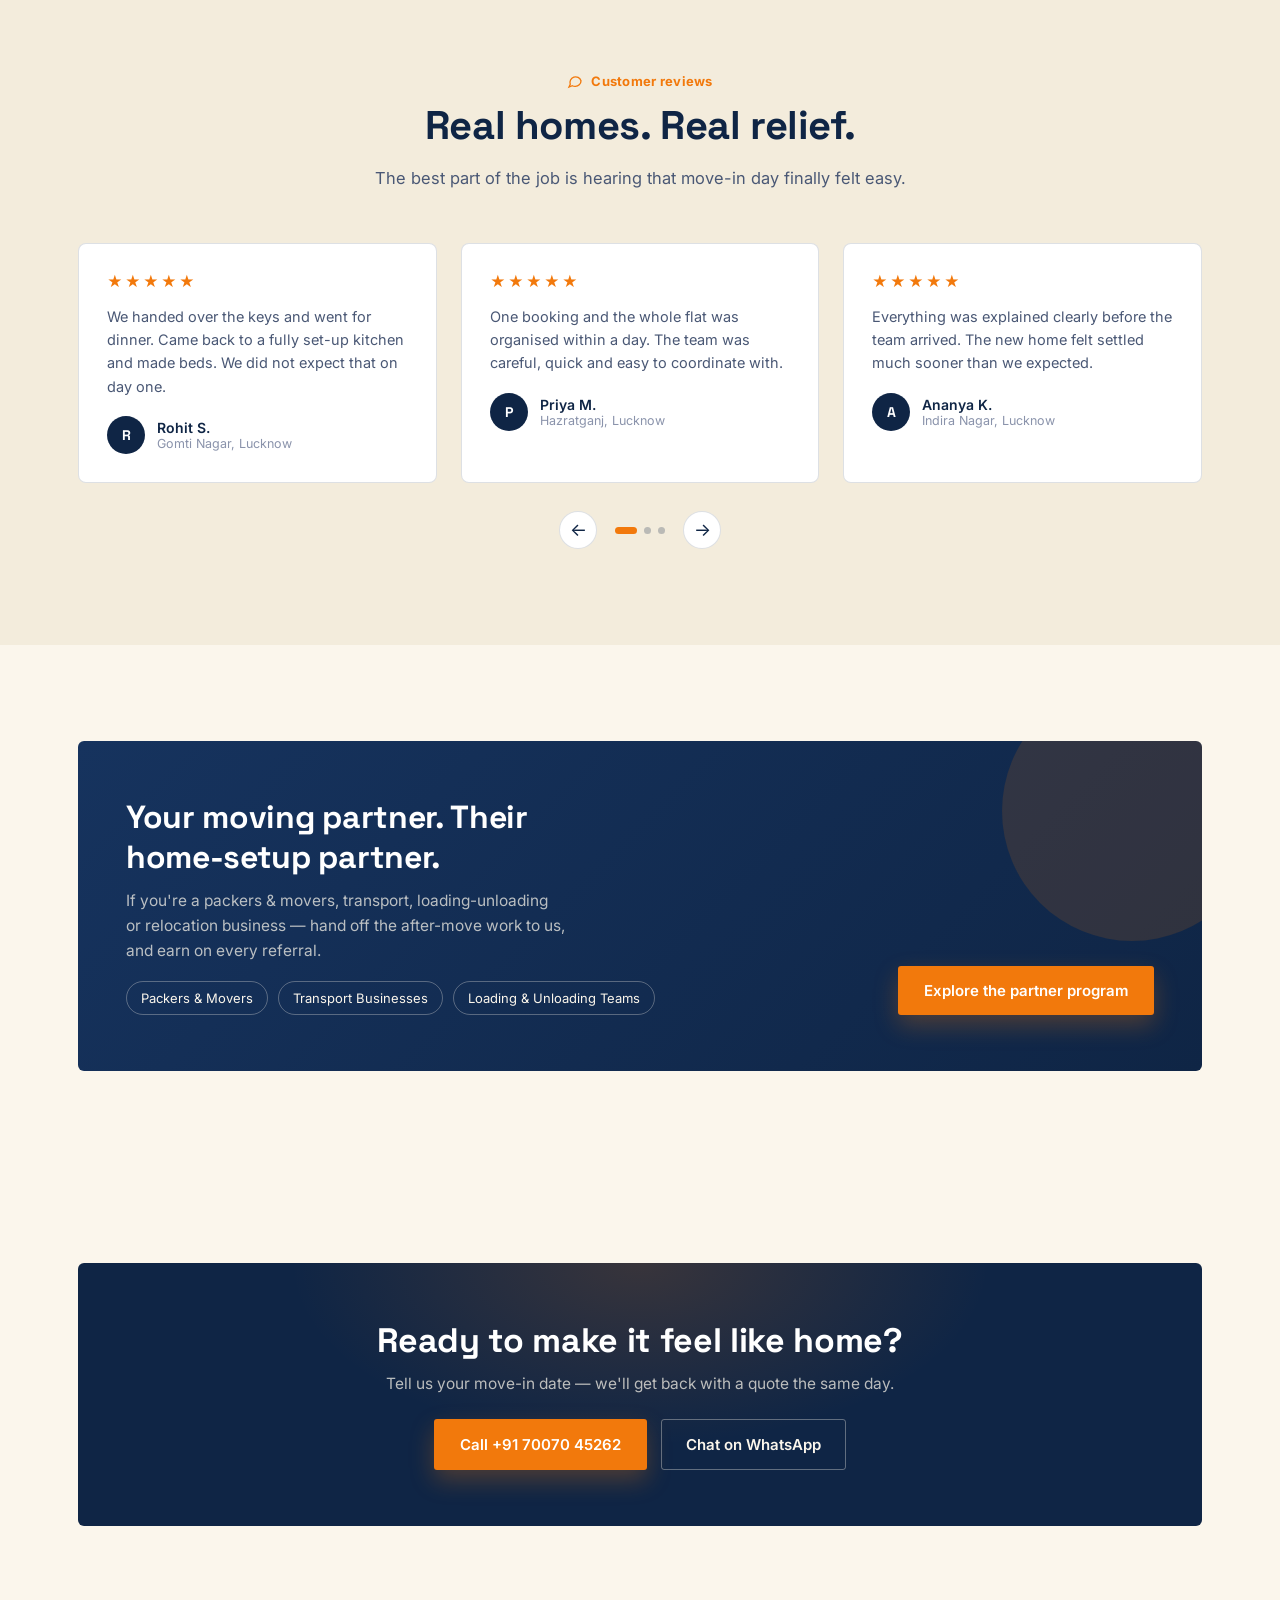
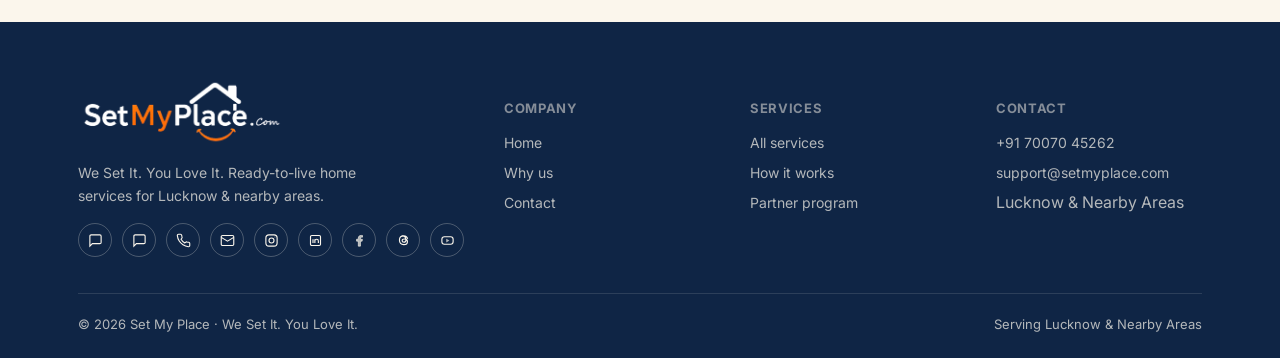
==== commit 4fca7923: "update" ====
--- a/setmyplace-website/frontend/index.html
+++ b/setmyplace-website/frontend/index.html
@@ -42,7 +42,7 @@
 <link rel="preconnect" href="https://fonts.googleapis.com">
 <link rel="preconnect" href="https://fonts.gstatic.com" crossorigin>
 <link href="https://fonts.googleapis.com/css2?family=Space+Grotesk:wght@400;500;600;700&family=Inter:wght@400;500;600;700&display=swap" rel="stylesheet">
-<link rel="stylesheet" href="../assets/style.css?v=20260921-2">
+<link rel="stylesheet" href="../assets/style.css?v=20260922-3">
 </head>
 <body>
 
@@ -398,6 +398,6 @@
 
 <button class="to-top" aria-label="Back to top"><svg viewBox="0 0 24 24" fill="none" stroke-width="2"><path d="M12 19V5M5 12l7-7 7 7"/></svg></button>
 
-<script src="../assets/main.js" defer></script>
+<script src="../assets/main.js?v=20260922-3" defer></script>
 </body>
 </html>
--- a/setmyplace-website/assets/style.css
+++ b/setmyplace-website/assets/style.css
@@ -406,10 +406,10 @@
 .badge-card svg{width:30px; height:30px; stroke:var(--orange); margin:0 auto 14px;}
 .badge-card h4{font-size:15px; color:var(--navy); font-weight:600;}
 
-.testi-carousel{overflow:hidden;}
-.testi-grid{display:flex; gap:24px; transition:transform .6s var(--ease);}
+.testi-carousel{position:relative; overflow:hidden; width:100%;}
+.testi-grid{display:flex; flex-wrap:nowrap; gap:24px; width:100%; transition:transform .6s var(--ease); will-change:transform;}
 .testi-card{
-  flex:0 0 calc((100% - 48px) / 3); background:var(--white); border:1px solid var(--line); border-radius:8px; padding:28px;
+  flex:0 0 calc((100% - 48px) / 3); min-width:0; background:var(--white); border:1px solid var(--line); border-radius:8px; padding:28px;
   transition:transform .3s var(--ease), box-shadow .3s var(--ease);
 }
 .testi-card:hover{transform:translateY(-6px); box-shadow:0 16px 30px rgba(15,37,69,0.1);}
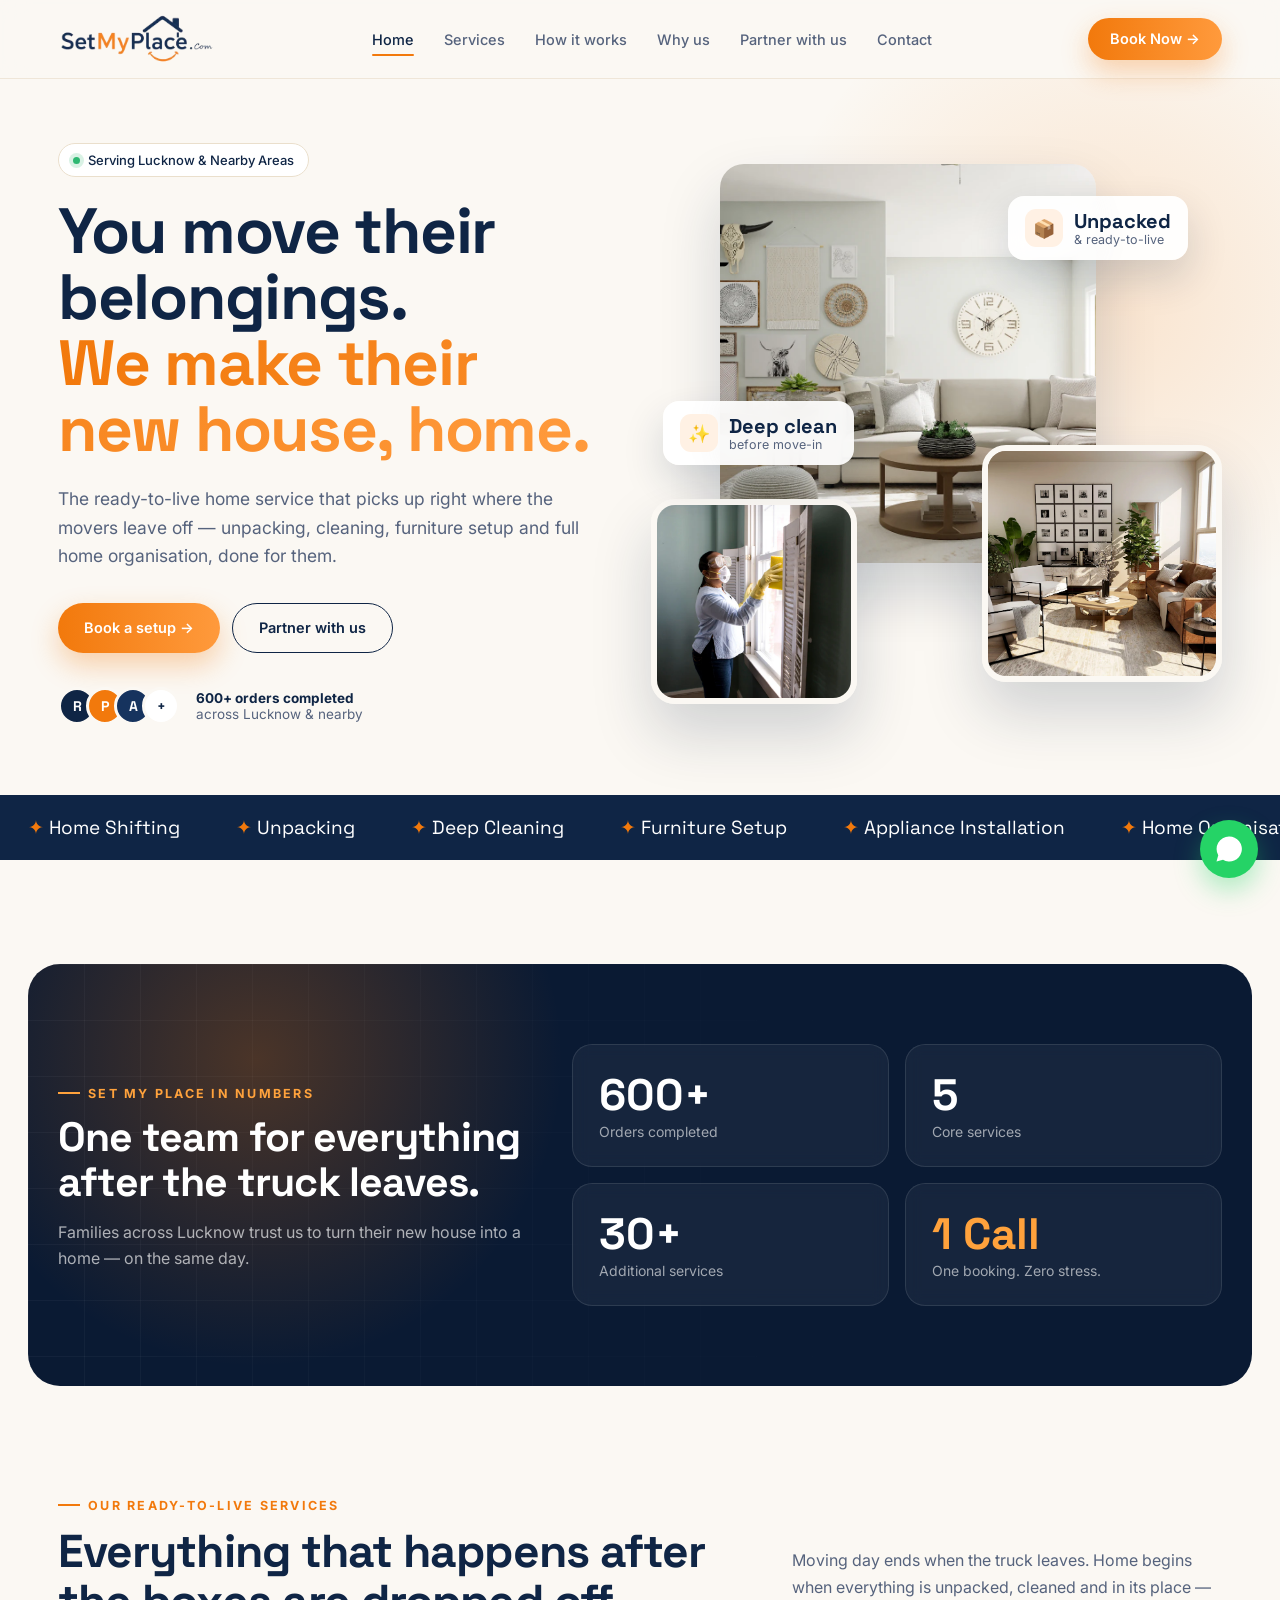
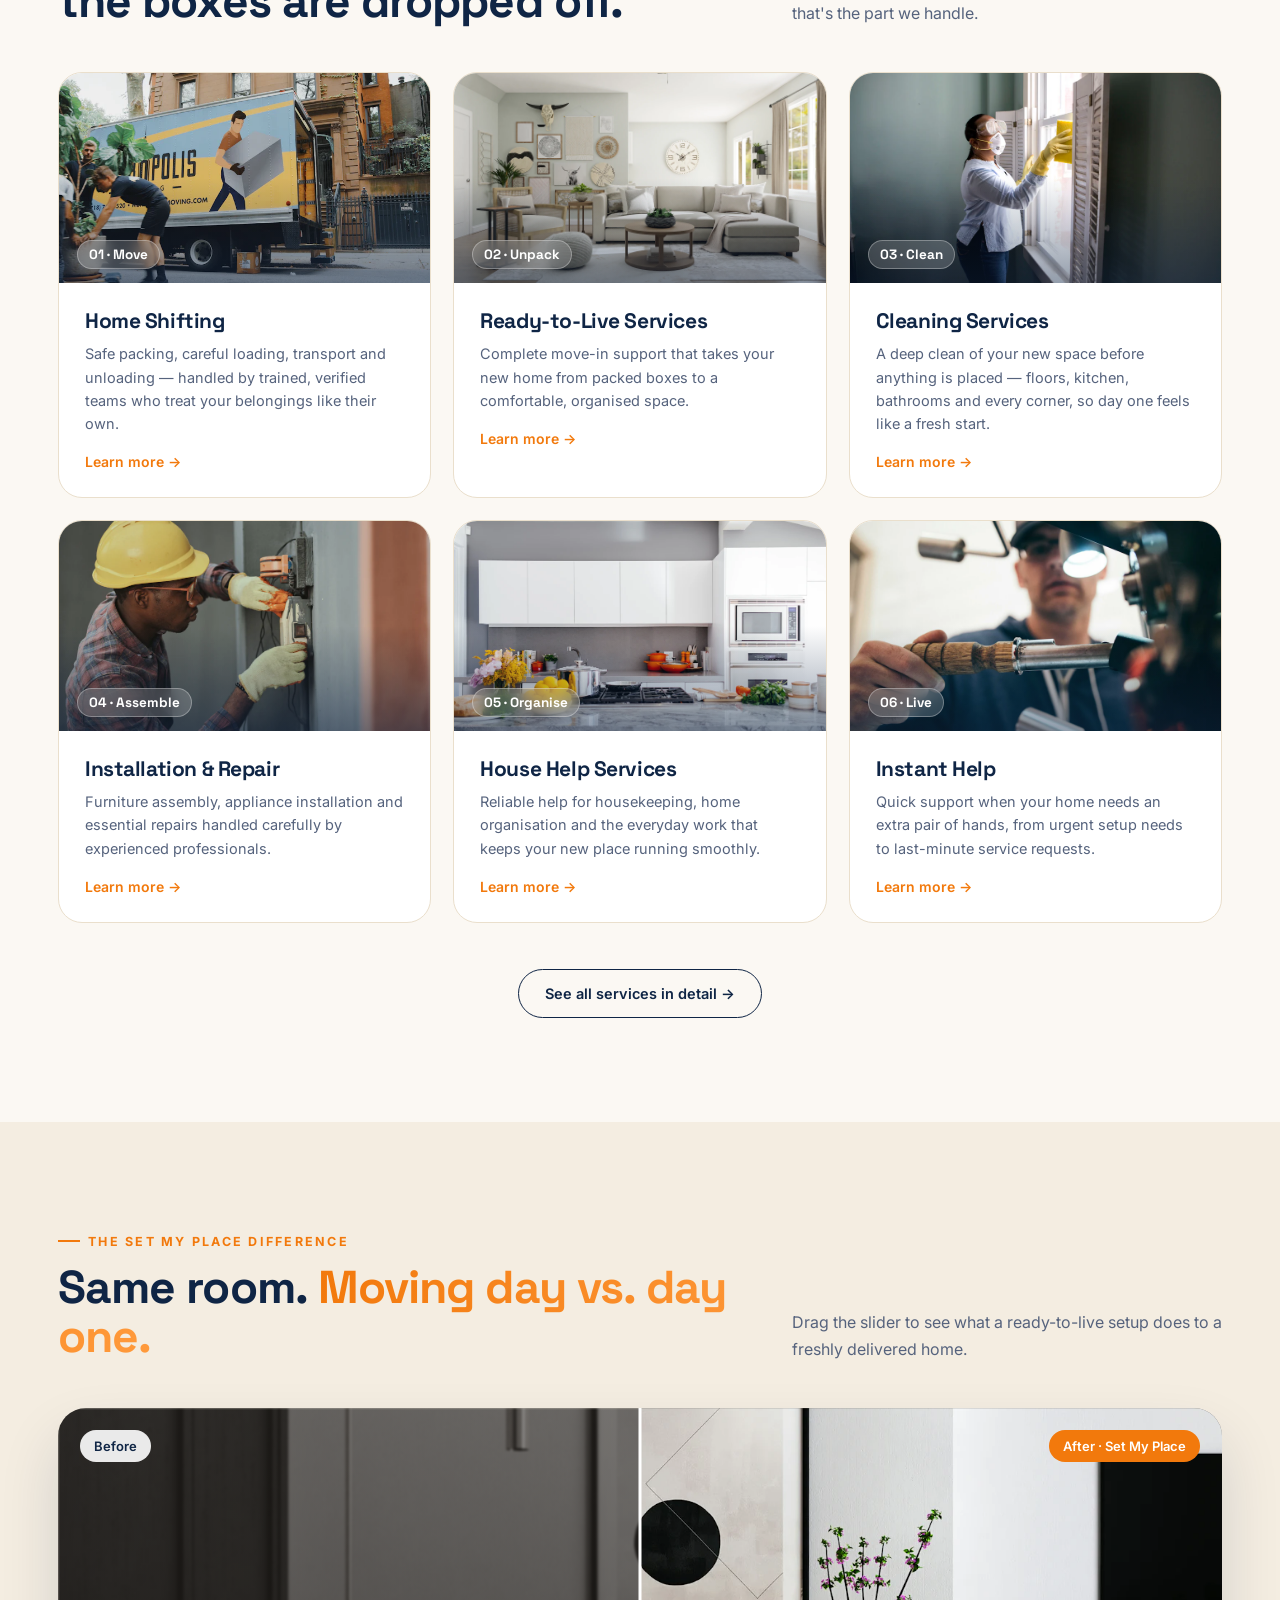
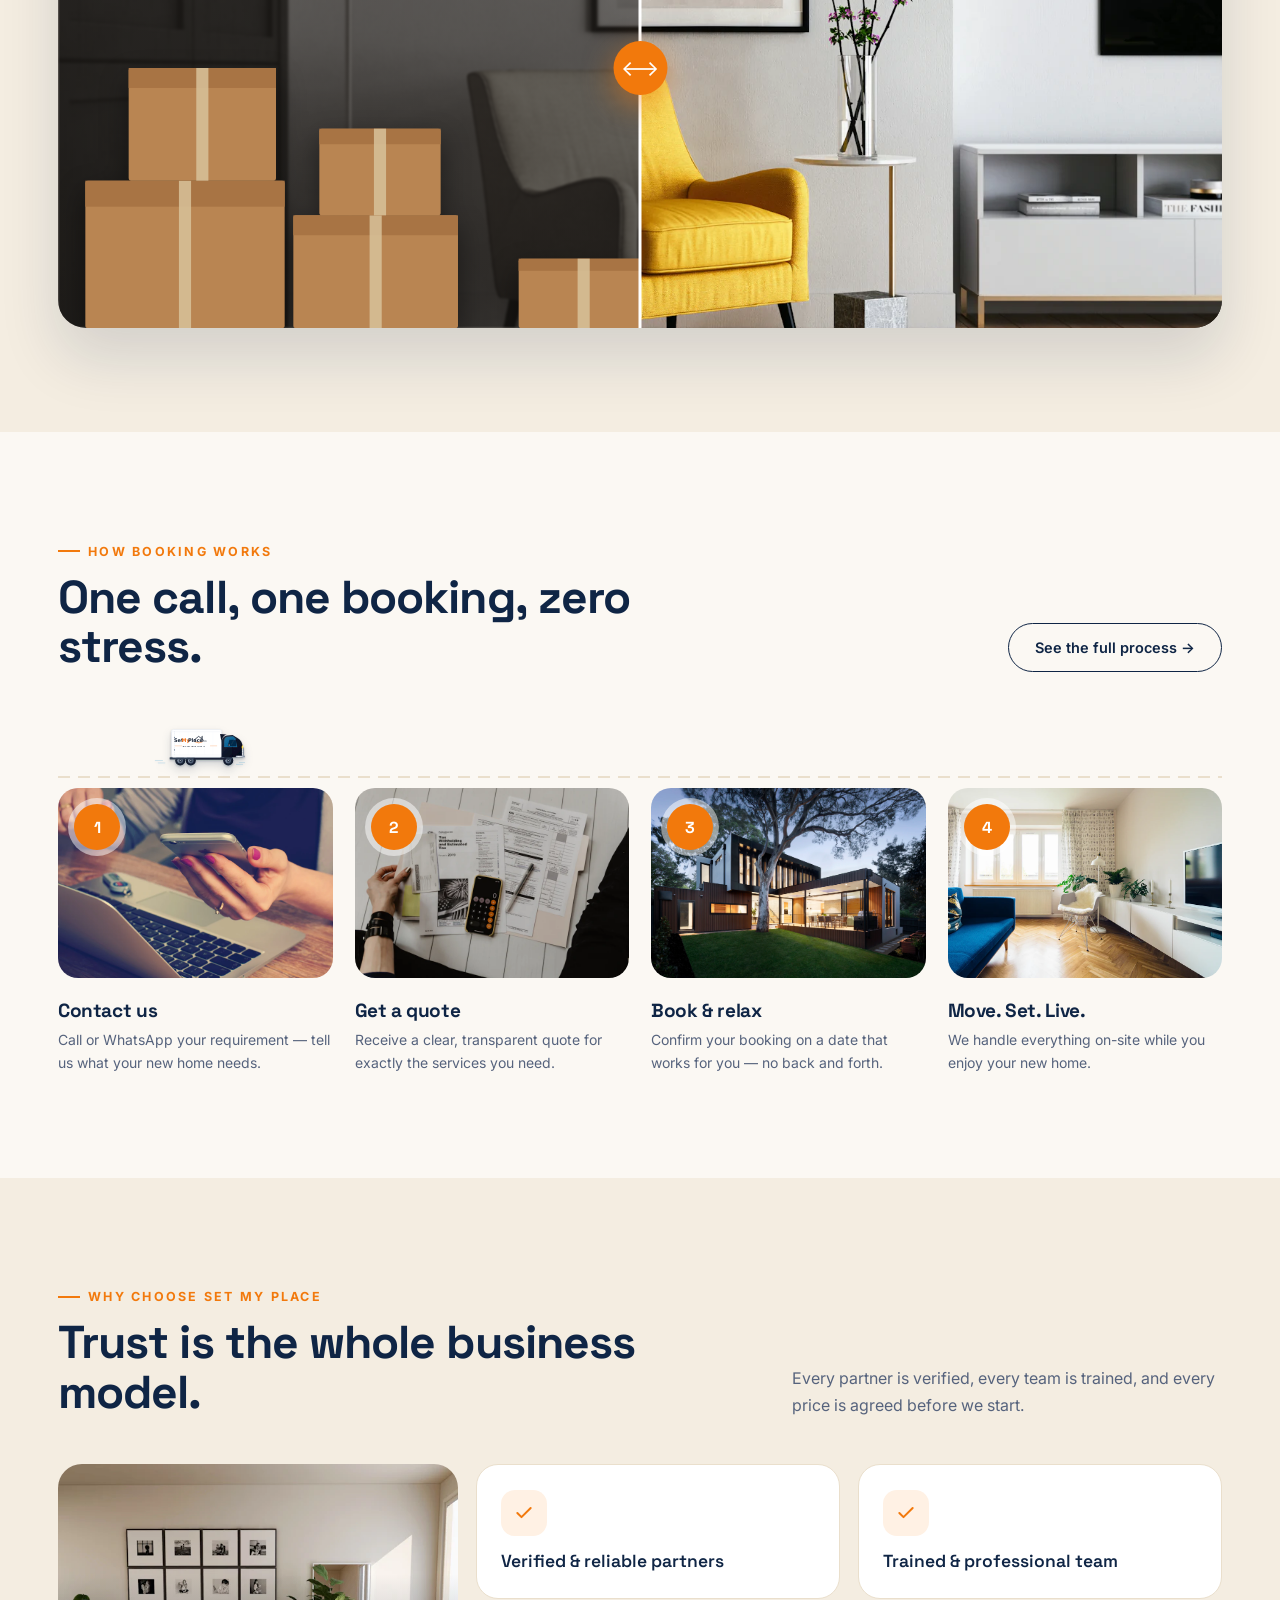
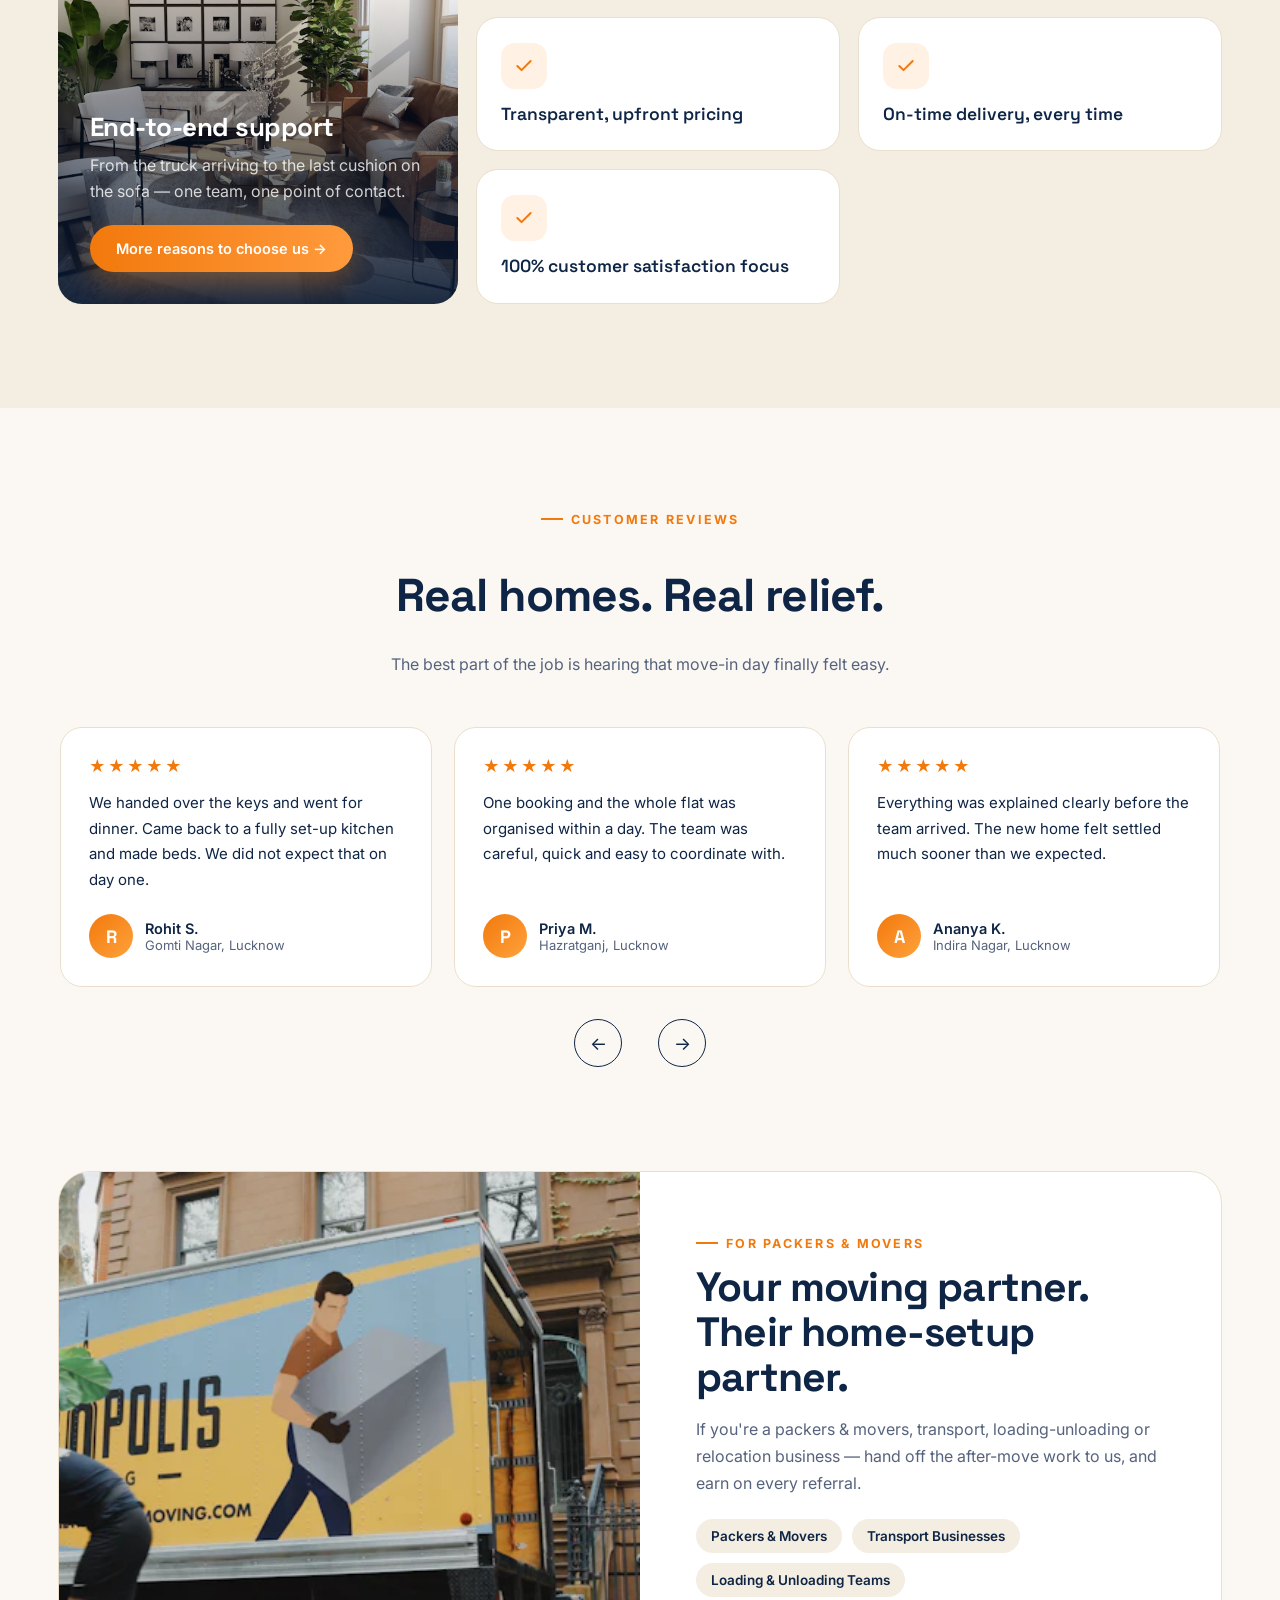
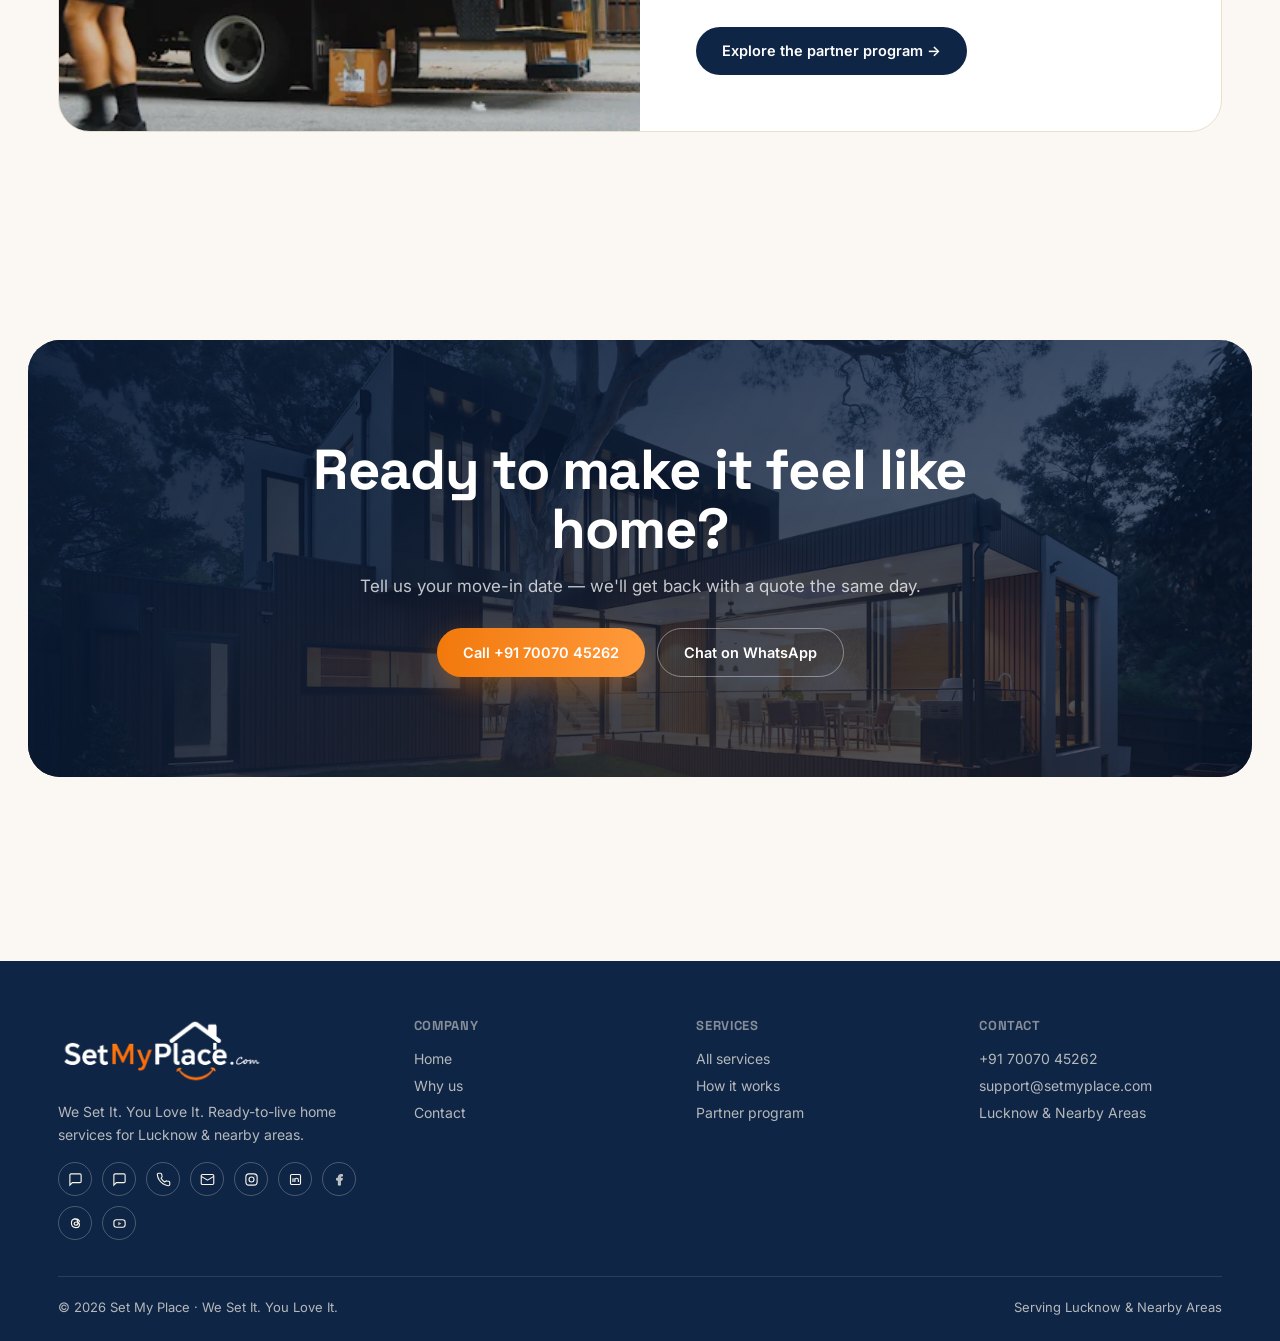
==== commit 41d424fd: "feat: redesign public pages (warm home + glow style, loader, animated logo) New site.css/site.js des" ====
--- a/setmyplace-website/frontend/index.html
+++ b/setmyplace-website/frontend/index.html
@@ -42,15 +42,24 @@
 <link rel="preconnect" href="https://fonts.googleapis.com">
 <link rel="preconnect" href="https://fonts.gstatic.com" crossorigin>
 <link href="https://fonts.googleapis.com/css2?family=Space+Grotesk:wght@400;500;600;700&family=Inter:wght@400;500;600;700&display=swap" rel="stylesheet">
-<link rel="stylesheet" href="../assets/style.css?v=20260922-3">
+<script>try{document.documentElement.classList.add(sessionStorage.getItem('smp-loaded')?'no-loader':'has-loader')}catch(e){document.documentElement.classList.add('no-loader')}</script>
+<link rel="stylesheet" href="../assets/site.css?v=20261123">
 </head>
 <body>
 
+<div id="loader" aria-hidden="true">
+  <div class="ld-logo"><span class="ld-ring2"></span><span class="ld-ring"></span><img src="../assets/icon.png" alt=""></div>
+  <div class="ld-bottom">
+    <div class="ld-pct"></div>
+    <div class="ld-words"><b>Setting your place…</b>Shifting · Unpacking · Cleaning<br>Lucknow &amp; nearby</div>
+  </div>
+  <div class="ld-bar"></div>
+</div>
+
 <header class="site-header">
-  <div class="navbar">
+  <div class="wrap navbar">
     <a class="brand" href="index.html">
-      <img src="../assets/logo.gif" alt="Set My Place icon">
-      <!-- <span class="brand-word">Set<span>My</span>Place</span> -->
+      <img src="../assets/logo-anim.webp" alt="Set My Place" width="157" height="50">
     </a>
     <nav class="main-nav">
       <ul>
@@ -63,194 +72,192 @@
       </ul>
     </nav>
     <div class="nav-right">
-      <a class="nav-cta" href="contact.html">Book Now →</a>
+      <a class="btn-primary nav-cta" href="contact.html">Book Now →</a>
       <button class="menu-toggle" aria-label="Toggle menu" aria-expanded="false"><span></span><span></span><span></span></button>
     </div>
   </div>
   <div class="mobile-nav">
     <ul>
-      <li><a href="index.html" class="active">Home</a></li>
-      <li><a href="services.html">Services</a></li>
-      <li><a href="how-it-works.html">How it works</a></li>
-      <li><a href="why-us.html">Why us</a></li>
-      <li><a href="partner.html">Partner with us</a></li>
-      <li><a href="contact.html">Contact</a></li>
+        <li><a href="index.html" class="active">Home</a></li>
+        <li><a href="services.html">Services</a></li>
+        <li><a href="how-it-works.html">How it works</a></li>
+        <li><a href="why-us.html">Why us</a></li>
+        <li><a href="partner.html">Partner with us</a></li>
+        <li><a href="contact.html">Contact</a></li>
     </ul>
     <a class="btn-primary nav-cta" href="contact.html">Book Now</a>
   </div>
 </header>
 
-<!-- ============ HERO ============ -->
 <section class="hero-home">
-  <div class="wrap hero-home-inner">
-    <div class="eyebrow-tag"><i></i> Serving Lucknow &amp; Nearby Areas</div>
-
-    <div class="logo-hero-stage">
-      <div class="logo-glow"></div>
-      <img class="logo-hero-img" src="../assets/icon.png" alt="Set My Place logo">
-    </div>
-
-    <h1>You move their belongings.<br><em>We make their new house, home.</em></h1>
-    <p class="lead">The ready-to-live home service that picks up right where the movers leave off — unpacking, cleaning, furniture setup and full home organisation, done for them.</p>
-
-    <div class="hero-actions">
-      <a class="btn-primary" href="contact.html">Book a setup
-        <svg width="16" height="16" viewBox="0 0 24 24" fill="none" stroke="currentColor" stroke-width="2"><path d="M5 12h14M13 6l6 6-6 6"/></svg>
-      </a>
-      <a class="btn-ghost" href="partner.html">Partner with us</a>
-    </div>
-
-    <div class="hero-floats">
-      <div class="float-tag t1"><i></i> Home Shifting</div>
-      <div class="float-tag t2"><i></i> Ready-to-Live Services</div>
-      <div class="float-tag t3"><i></i> Cleaning Services</div>
-      <div class="float-tag t4"><i></i> Installation &amp; Repair</div>
-      <div class="float-tag t5"><i></i> House Help Services</div>
-      <div class="float-tag t6"><i></i> Instant Help</div>
-    </div>
-  </div>
-
-  <div class="hero-strip">
+  <div class="wrap hero-grid">
+    <div>
+      <div class="eyebrow rise"><i></i> Serving Lucknow &amp; Nearby Areas</div>
+      <h1 class="rise" style="--d:.08s">You move their belongings.<br><em>We make their new house, home.</em></h1>
+      <p class="lead rise" style="--d:.16s">The ready-to-live home service that picks up right where the movers leave off — unpacking, cleaning, furniture setup and full home organisation, done for them.</p>
+      <div class="actions rise" style="--d:.24s">
+        <a class="btn-primary" href="contact.html">Book a setup →</a>
+        <a class="btn-ghost" href="partner.html">Partner with us</a>
+      </div>
+      <div class="trust rise" style="--d:.32s">
+        <div class="avatars"><span>R</span><span>P</span><span>A</span><span>+</span></div>
+        <div><b>600+ orders completed</b><br>across Lucknow &amp; nearby</div>
+      </div>
+    </div>
+    <div class="collage rise" style="--d:.2s">
+      <div class="ph p1"><img src="../assets/img/living-room.webp" alt="A finished, ready-to-live living room" fetchpriority="high"></div>
+      <div class="ph p2"><img src="../assets/img/unpack.webp" alt="Unpacking boxes in a new home"></div>
+      <div class="ph p3"><img src="../assets/img/cleaning.webp" alt="Deep cleaning before move-in"></div>
+      <div class="float-card c1"><div class="fc-in"><i>📦</i><div><b>Unpacked</b>&amp; ready-to-live</div></div></div>
+      <div class="float-card c2"><div class="fc-in"><i>✨</i><div><b>Deep clean</b>before move-in</div></div></div>
+    </div>
+  </div>
+  <div class="marquee" aria-hidden="true"><div><span>Home Shifting</span><span>Unpacking</span><span>Deep Cleaning</span><span>Furniture Setup</span><span>Appliance Installation</span><span>Home Organisation</span><span>House Help</span><span>Instant Help</span><span>Home Shifting</span><span>Unpacking</span><span>Deep Cleaning</span><span>Furniture Setup</span><span>Appliance Installation</span><span>Home Organisation</span><span>House Help</span><span>Instant Help</span><span>Home Shifting</span><span>Unpacking</span><span>Deep Cleaning</span><span>Furniture Setup</span><span>Appliance Installation</span><span>Home Organisation</span><span>House Help</span><span>Instant Help</span><span>Home Shifting</span><span>Unpacking</span><span>Deep Cleaning</span><span>Furniture Setup</span><span>Appliance Installation</span><span>Home Organisation</span><span>House Help</span><span>Instant Help</span></div></div>
+</section>
+
+<section class="sec">
+  <div class="stats-band reveal-scale">
     <div class="wrap">
+      <div>
+        <div class="kicker light">Set My Place in numbers</div>
+        <h2>One team for everything after the truck leaves.</h2>
+        <p>Families across Lucknow trust us to turn their new house into a home — on the same day.</p>
+      </div>
       <div class="stats">
-        <div><div class="stat-num" data-count="600" data-suffix="+">0+</div><div class="stat-label">Orders completed</div></div>
-        <div><div class="stat-num" data-count="5">0</div><div class="stat-label">Core services</div></div>
-        <div><div class="stat-num" data-count="30" data-suffix="+">0+</div><div class="stat-label">Additional services</div></div>
-        <div><div class="stat-num small">1 Call</div><div class="stat-label">One booking. Zero stress.</div></div>
-      </div>
-    </div>
-  </div>
-</section>
-
-<!-- ============ SERVICES TEASER ============ -->
-<section id="services">
-  <div class="wrap">
-    <div class="section-head reveal">
-      <div class="kicker">
-        <svg viewBox="0 0 24 24" fill="none" stroke="currentColor" stroke-width="2"><path d="M3 10L12 3l9 7v9a2 2 0 0 1-2 2H5a2 2 0 0 1-2-2z"/></svg>
-        Our ready-to-live services
-      </div>
-      <h2>Everything that happens after the boxes are dropped off.</h2>
+        <div class="stat"><div class="stat-num" data-count="600" data-suffix="+">0+</div><div class="stat-label">Orders completed</div></div>
+        <div class="stat"><div class="stat-num" data-count="5">0</div><div class="stat-label">Core services</div></div>
+        <div class="stat"><div class="stat-num" data-count="30" data-suffix="+">0+</div><div class="stat-label">Additional services</div></div>
+        <div class="stat"><div class="stat-num small">1 Call</div><div class="stat-label">One booking. Zero stress.</div></div>
+      </div>
+    </div>
+  </div>
+</section>
+
+<section class="sec tight-top" id="services">
+  <div class="wrap">
+    <div class="sec-head reveal">
+      <div>
+        <div class="kicker">Our ready-to-live services</div>
+        <h2>Everything that happens after the boxes are dropped off.</h2>
+      </div>
       <p>Moving day ends when the truck leaves. Home begins when everything is unpacked, cleaned and in its place — that's the part we handle.</p>
     </div>
-
-    <div class="service-cards">
-      <div class="service-card reveal" data-delay="0">
-        <div class="service-icon"><svg viewBox="0 0 24 24" fill="none" stroke-width="1.8" stroke-linecap="round" stroke-linejoin="round"><path d="M1 3h15v13H1zM16 8h4l3 3v5h-7V8z"/><circle cx="5.5" cy="18.5" r="2.5"/><circle cx="18.5" cy="18.5" r="2.5"/></svg></div>
-        <h3>Home Shifting</h3>
-        <p>Safe packing, careful loading, transport and unloading — handled by trained, verified teams who treat your belongings like their own.</p>
-        <span class="tag">01 · Move</span>
-      </div>
-      <div class="service-card reveal" data-delay="80">
-        <div class="service-icon"><svg viewBox="0 0 24 24" fill="none" stroke-width="1.8" stroke-linecap="round" stroke-linejoin="round"><path d="M21 8V6a2 2 0 0 0-2-2H8L2 10l6 6h11a2 2 0 0 0 2-2v-2"/><path d="M9 14V4"/></svg></div>
-        <h3>Ready-to-Live Services</h3>
-        <p>Complete move-in support that takes your new home from packed boxes to a comfortable, organised space.</p>
-        <span class="tag">02 · Unpack</span>
-      </div>
-      <div class="service-card reveal" data-delay="160">
-        <div class="service-icon"><svg viewBox="0 0 24 24" fill="none" stroke-width="1.8" stroke-linecap="round" stroke-linejoin="round"><path d="M3 22h18M8 22V13a4 4 0 0 1 8 0v9"/><path d="M12 4v4M9 4h6"/></svg></div>
-        <h3>Cleaning Services</h3>
-        <p>A deep clean of your new space before anything is placed — floors, kitchen, bathrooms and every corner, so day one feels like a fresh start.</p>
-        <span class="tag">03 · Clean</span>
-      </div>
-      <div class="service-card reveal" data-delay="0">
-        <div class="service-icon"><svg viewBox="0 0 24 24" fill="none" stroke-width="1.8" stroke-linecap="round" stroke-linejoin="round"><path d="M3 12v7a1 1 0 0 0 1 1h1a1 1 0 0 0 1-1v-1h12v1a1 1 0 0 0 1 1h1a1 1 0 0 0 1-1v-7a3 3 0 0 0-3-3H6a3 3 0 0 0-3 3z"/><path d="M5 12V8a2 2 0 0 1 2-2h10a2 2 0 0 1 2 2v4"/></svg></div>
-        <h3>Installation &amp; Repair</h3>
-        <p>Furniture assembly, appliance installation and essential repairs handled carefully by experienced professionals.</p>
-        <span class="tag">04 · Assemble</span>
-      </div>
-      <div class="service-card reveal" data-delay="80">
-        <div class="service-icon"><svg viewBox="0 0 24 24" fill="none" stroke-width="1.8" stroke-linecap="round" stroke-linejoin="round"><path d="M4 21V9l8-6 8 6v12"/><path d="M9 21v-6h6v6M9 12h.01M15 12h.01"/></svg></div>
-        <h3>House Help Services</h3>
-        <p>Reliable help for housekeeping, home organisation and the everyday work that keeps your new place running smoothly.</p>
-        <span class="tag">05 · Organise</span>
-      </div>
-      <div class="service-card reveal" data-delay="160">
-        <div class="service-icon"><svg viewBox="0 0 24 24" fill="none" stroke-width="1.8" stroke-linecap="round" stroke-linejoin="round"><path d="M12 2a4 4 0 0 1 4 4v3H8V6a4 4 0 0 1 4-4z"/><path d="M4 9h16l-1 11a2 2 0 0 1-2 2H7a2 2 0 0 1-2-2z"/></svg></div>
-        <h3>Instant Help</h3>
-        <p>Quick support when your home needs an extra pair of hands, from urgent setup needs to last-minute service requests.</p>
-        <span class="tag">06 · Live</span>
-      </div>
-    </div>
-
-    <div style="text-align:center; margin-top:44px;" class="reveal">
-      <a class="btn-outline-navy" href="services.html">See all services in detail →</a>
-    </div>
-  </div>
-</section>
-
-<!-- ============ HOW IT WORKS TEASER ============ -->
-<section class="bg-cream2" id="how">
-  <div class="wrap">
-    <div class="section-head reveal">
-      <div class="kicker">
-        <svg viewBox="0 0 24 24" fill="none" stroke="currentColor" stroke-width="2"><circle cx="12" cy="12" r="9"/><path d="M12 7v5l3 3"/></svg>
-        How booking works
-      </div>
-      <h2>One call, one booking, zero stress.</h2>
-    </div>
-
-    <div class="timeline timeline-with-truck">
-      <div class="timeline-truck" aria-hidden="true">
-        <img src="../assets/truck.svg" alt="">
-      </div>
-      <div class="step">
-        <div class="dot">1</div>
-        <h4>Contact us</h4>
-        <p>Call or WhatsApp your requirement — tell us what your new home needs.</p>
-      </div>
-      <div class="step">
-        <div class="dot">2</div>
-        <h4>Get a quote</h4>
-        <p>Receive a clear, transparent quote for exactly the services you need.</p>
-      </div>
-      <div class="step">
-        <div class="dot">3</div>
-        <h4>Book &amp; relax</h4>
-        <p>Confirm your booking on a date that works for you — no back and forth.</p>
-      </div>
-      <div class="step active">
-        <div class="dot">4</div>
-        <h4>Move. Set. Live.</h4>
-        <p>We handle everything on-site while you enjoy your new home.</p>
-      </div>
-    </div>
-  </div>
-</section>
-
-<!-- ============ WHY US TEASER ============ -->
-<section class="bg-navy" id="why">
-  <div class="wrap">
-    <div class="why-grid">
-      <div class="reveal">
-        <div class="kicker" style="color:#FFA23C;">
-          <svg viewBox="0 0 24 24" fill="none" stroke="currentColor" stroke-width="2"><path d="M12 2l3 7h7l-5.5 4.5L18 21l-6-4-6 4 1.5-7.5L2 9h7z"/></svg>
-          Why choose Set My Place
-        </div>
+    <div class="svc-grid">
+    <a class="svc-card reveal" data-delay="0" href="services.html">
+      <div class="svc-img"><img src="../assets/img/shifting.webp" alt="Home Shifting" loading="lazy"><span class="num-pill">01 · Move</span></div>
+      <div class="svc-body"><h3>Home Shifting</h3><p>Safe packing, careful loading, transport and unloading — handled by trained, verified teams who treat your belongings like their own.</p><span class="more">Learn more →</span></div>
+    </a>
+    <a class="svc-card reveal" data-delay="90" href="services.html">
+      <div class="svc-img"><img src="../assets/img/living-room.webp" alt="Ready-to-Live Services" loading="lazy"><span class="num-pill">02 · Unpack</span></div>
+      <div class="svc-body"><h3>Ready-to-Live Services</h3><p>Complete move-in support that takes your new home from packed boxes to a comfortable, organised space.</p><span class="more">Learn more →</span></div>
+    </a>
+    <a class="svc-card reveal" data-delay="180" href="services.html">
+      <div class="svc-img"><img src="../assets/img/cleaning.webp" alt="Cleaning Services" loading="lazy"><span class="num-pill">03 · Clean</span></div>
+      <div class="svc-body"><h3>Cleaning Services</h3><p>A deep clean of your new space before anything is placed — floors, kitchen, bathrooms and every corner, so day one feels like a fresh start.</p><span class="more">Learn more →</span></div>
+    </a>
+    <a class="svc-card reveal" data-delay="0" href="services.html">
+      <div class="svc-img"><img src="../assets/img/install.webp" alt="Installation &amp; Repair" loading="lazy"><span class="num-pill">04 · Assemble</span></div>
+      <div class="svc-body"><h3>Installation &amp; Repair</h3><p>Furniture assembly, appliance installation and essential repairs handled carefully by experienced professionals.</p><span class="more">Learn more →</span></div>
+    </a>
+    <a class="svc-card reveal" data-delay="90" href="services.html">
+      <div class="svc-img"><img src="../assets/img/house-help.webp" alt="House Help Services" loading="lazy"><span class="num-pill">05 · Organise</span></div>
+      <div class="svc-body"><h3>House Help Services</h3><p>Reliable help for housekeeping, home organisation and the everyday work that keeps your new place running smoothly.</p><span class="more">Learn more →</span></div>
+    </a>
+    <a class="svc-card reveal" data-delay="180" href="services.html">
+      <div class="svc-img"><img src="../assets/img/instant-help.webp" alt="Instant Help" loading="lazy"><span class="num-pill">06 · Live</span></div>
+      <div class="svc-body"><h3>Instant Help</h3><p>Quick support when your home needs an extra pair of hands, from urgent setup needs to last-minute service requests.</p><span class="more">Learn more →</span></div>
+    </a>
+    </div>
+    <div class="center-cta reveal"><a class="btn-ghost" href="services.html">See all services in detail →</a></div>
+  </div>
+</section>
+
+<section class="sec sec-alt">
+  <div class="wrap">
+    <div class="sec-head reveal">
+      <div>
+        <div class="kicker">The Set My Place difference</div>
+        <h2>Same room. <em>Moving day vs. day one.</em></h2>
+      </div>
+      <p>Drag the slider to see what a ready-to-live setup does to a freshly delivered home.</p>
+    </div>
+    <div class="ba reveal-scale">
+      <div class="before"><img src="../assets/img/room.webp" alt="Before: the same room on moving day, full of boxes" loading="lazy">
+        <svg viewBox="0 0 1400 600" preserveAspectRatio="xMidYMax slice"><g><rect x="60" y="430" width="230" height="170" rx="3" fill="#B98552"/><rect x="60" y="430" width="230" height="30" fill="#A87444"/><rect x="168" y="430" width="14" height="170" fill="#D9C29A" opacity=".85"/></g><g><rect x="110" y="300" width="170" height="130" rx="3" fill="#B98552"/><rect x="110" y="300" width="170" height="23" fill="#A87444"/><rect x="188" y="300" width="14" height="130" fill="#D9C29A" opacity=".85"/></g><g><rect x="300" y="470" width="190" height="130" rx="3" fill="#B98552"/><rect x="300" y="470" width="190" height="23" fill="#A87444"/><rect x="388" y="470" width="14" height="130" fill="#D9C29A" opacity=".85"/></g><g><rect x="330" y="370" width="140" height="100" rx="3" fill="#B98552"/><rect x="330" y="370" width="140" height="18" fill="#A87444"/><rect x="393" y="370" width="14" height="100" fill="#D9C29A" opacity=".85"/></g><g><rect x="880" y="450" width="250" height="150" rx="3" fill="#B98552"/><rect x="880" y="450" width="250" height="27" fill="#A87444"/><rect x="998" y="450" width="14" height="150" fill="#D9C29A" opacity=".85"/></g><g><rect x="940" y="330" width="180" height="120" rx="3" fill="#B98552"/><rect x="940" y="330" width="180" height="21" fill="#A87444"/><rect x="1023" y="330" width="14" height="120" fill="#D9C29A" opacity=".85"/></g><g><rect x="1150" y="500" width="160" height="100" rx="3" fill="#B98552"/><rect x="1150" y="500" width="160" height="18" fill="#A87444"/><rect x="1223" y="500" width="14" height="100" fill="#D9C29A" opacity=".85"/></g><g><rect x="560" y="520" width="150" height="80" rx="3" fill="#B98552"/><rect x="560" y="520" width="150" height="14" fill="#A87444"/><rect x="628" y="520" width="14" height="80" fill="#D9C29A" opacity=".85"/></g></svg></div>
+      <img class="after" src="../assets/img/room.webp" alt="After: the room unpacked, cleaned and set up" loading="lazy">
+      <div class="handle"></div>
+      <span class="tag tl">Before</span><span class="tag tr">After · Set My Place</span>
+      <input type="range" min="0" max="100" value="50" aria-label="Compare before and after">
+    </div>
+  </div>
+</section>
+
+<section class="sec" id="how">
+  <div class="wrap">
+    <div class="sec-head reveal">
+      <div>
+        <div class="kicker">How booking works</div>
+        <h2>One call, one booking, zero stress.</h2>
+      </div>
+      <a class="btn-ghost" href="how-it-works.html">See the full process →</a>
+    </div>
+  <div class="timeline timeline-with-truck">
+    <div class="timeline-truck" aria-hidden="true"><img src="../assets/truck.svg" alt=""></div>
+    <div class="step">
+      <div class="step-img"><img src="../assets/img/step-call.webp" alt="" loading="lazy"><div class="dot">1</div></div>
+      <h4>Contact us</h4>
+      <p>Call or WhatsApp your requirement — tell us what your new home needs.</p>
+    </div>
+    <div class="step">
+      <div class="step-img"><img src="../assets/img/step-quote.webp" alt="" loading="lazy"><div class="dot">2</div></div>
+      <h4>Get a quote</h4>
+      <p>Receive a clear, transparent quote for exactly the services you need.</p>
+    </div>
+    <div class="step">
+      <div class="step-img"><img src="../assets/img/cta-home.webp" alt="" loading="lazy"><div class="dot">3</div></div>
+      <h4>Book &amp; relax</h4>
+      <p>Confirm your booking on a date that works for you — no back and forth.</p>
+    </div>
+    <div class="step active">
+      <div class="step-img"><img src="../assets/img/step-live.webp" alt="" loading="lazy"><div class="dot">4</div></div>
+      <h4>Move. Set. Live.</h4>
+      <p>We handle everything on-site while you enjoy your new home.</p>
+    </div>
+  </div>
+  </div>
+</section>
+
+<section class="sec sec-alt" id="why">
+  <div class="wrap">
+    <div class="sec-head reveal">
+      <div>
+        <div class="kicker">Why choose Set My Place</div>
         <h2>Trust is the whole business model.</h2>
-        <p class="why-lead">Every partner is verified, every team is trained, and every price is agreed before we start.</p>
-        <a class="btn-ghost" style="margin-top:26px;" href="why-us.html">More reasons to choose us →</a>
-      </div>
-      <div class="check-grid">
-        <div class="check-item" style="--i:0"><div class="tick"><svg viewBox="0 0 24 24" fill="none" stroke="currentColor" stroke-width="3"><path d="M4 12l5 5 11-11"/></svg></div><span>Verified &amp; reliable partners</span></div>
-        <div class="check-item" style="--i:1"><div class="tick"><svg viewBox="0 0 24 24" fill="none" stroke="currentColor" stroke-width="3"><path d="M4 12l5 5 11-11"/></svg></div><span>Trained &amp; professional team</span></div>
-        <div class="check-item" style="--i:2"><div class="tick"><svg viewBox="0 0 24 24" fill="none" stroke="currentColor" stroke-width="3"><path d="M4 12l5 5 11-11"/></svg></div><span>Transparent, upfront pricing</span></div>
-        <div class="check-item" style="--i:3"><div class="tick"><svg viewBox="0 0 24 24" fill="none" stroke="currentColor" stroke-width="3"><path d="M4 12l5 5 11-11"/></svg></div><span>On-time delivery, every time</span></div>
-        <div class="check-item" style="--i:4"><div class="tick"><svg viewBox="0 0 24 24" fill="none" stroke="currentColor" stroke-width="3"><path d="M4 12l5 5 11-11"/></svg></div><span>End-to-end support</span></div>
-        <div class="check-item" style="--i:5"><div class="tick"><svg viewBox="0 0 24 24" fill="none" stroke="currentColor" stroke-width="3"><path d="M4 12l5 5 11-11"/></svg></div><span>100% customer satisfaction focus</span></div>
-      </div>
-    </div>
-  </div>
-</section>
-
-<!-- ============ TESTIMONIALS ============ -->
-<section class="bg-cream2" id="reviews">
-  <div class="wrap">
-    <div class="section-head center reveal">
-      <div class="kicker" style="justify-content:center;">
-        <svg viewBox="0 0 24 24" fill="none" stroke="currentColor" stroke-width="2"><path d="M21 11.5a8.38 8.38 0 0 1-9 8.5 9.3 9.3 0 0 1-4-.9L3 21l1.9-4A8.5 8.5 0 1 1 21 11.5Z"/><path d="M8 12h.01M12 12h.01M16 12h.01"/></svg>
-        Customer reviews
-      </div>
+      </div>
+      <p>Every partner is verified, every team is trained, and every price is agreed before we start.</p>
+    </div>
+  <div class="why-bento">
+    <div class="why-big reveal">
+      <img src="../assets/img/unpack.webp" alt="Set My Place team unpacking in a new home" loading="lazy">
+      <div>
+        <h3>End-to-end support</h3>
+        <p>From the truck arriving to the last cushion on the sofa — one team, one point of contact.</p>
+        <a class="btn-primary" href="why-us.html">More reasons to choose us →</a>
+      </div>
+    </div>
+    <div class="why-card check-item" data-delay="0"><div class="tick"><svg viewBox="0 0 24 24" fill="none" stroke="currentColor" stroke-width="2.4" stroke-linecap="round" stroke-linejoin="round"><path d="M20 6 9 17l-5-5"/></svg></div><span>Verified &amp; reliable partners</span></div>
+    <div class="why-card check-item" data-delay="80"><div class="tick"><svg viewBox="0 0 24 24" fill="none" stroke="currentColor" stroke-width="2.4" stroke-linecap="round" stroke-linejoin="round"><path d="M20 6 9 17l-5-5"/></svg></div><span>Trained &amp; professional team</span></div>
+    <div class="why-card check-item" data-delay="160"><div class="tick"><svg viewBox="0 0 24 24" fill="none" stroke="currentColor" stroke-width="2.4" stroke-linecap="round" stroke-linejoin="round"><path d="M20 6 9 17l-5-5"/></svg></div><span>Transparent, upfront pricing</span></div>
+    <div class="why-card check-item" data-delay="240"><div class="tick"><svg viewBox="0 0 24 24" fill="none" stroke="currentColor" stroke-width="2.4" stroke-linecap="round" stroke-linejoin="round"><path d="M20 6 9 17l-5-5"/></svg></div><span>On-time delivery, every time</span></div>
+    <div class="why-card check-item" data-delay="400"><div class="tick"><svg viewBox="0 0 24 24" fill="none" stroke="currentColor" stroke-width="2.4" stroke-linecap="round" stroke-linejoin="round"><path d="M20 6 9 17l-5-5"/></svg></div><span>100% customer satisfaction focus</span></div>
+  </div>
+  </div>
+</section>
+
+<section class="sec" id="reviews">
+  <div class="wrap">
+    <div class="sec-head center reveal">
+      <div class="kicker">Customer reviews</div>
       <h2>Real homes. Real relief.</h2>
       <p>The best part of the job is hearing that move-in day finally felt easy.</p>
     </div>
@@ -302,45 +309,37 @@
         <div class="testi-who"><div class="testi-avatar">P</div><div><div class="testi-name">Pooja K.</div><div class="testi-loc">Sushant Golf City, Lucknow</div></div></div>
       </article>
       </div>
-      <div class="testi-controls">
-        <button class="testi-control" type="button" data-testimonial-prev aria-label="Previous testimonial">&#8592;</button>
-        <div class="testi-dots" aria-label="Testimonial slides"></div>
-        <button class="testi-control" type="button" data-testimonial-next aria-label="Next testimonial">&#8594;</button>
-      </div>
-    </div>
-  </div>
-</section>
-
-<!-- ============ PARTNER TEASER ============ -->
-<section id="partner">
-  <div class="wrap">
-    <div class="partner-band reveal-scale">
-      <div class="partner-top">
-        <div>
-          <h2>Your moving partner. Their home-setup partner.</h2>
-          <p>If you're a packers &amp; movers, transport, loading-unloading or relocation business — hand off the after-move work to us, and earn on every referral.</p>
-          <div class="partner-for" style="margin-top:18px;">
-            <span class="pill">Packers &amp; Movers</span>
-            <span class="pill">Transport Businesses</span>
-            <span class="pill">Loading &amp; Unloading Teams</span>
-          </div>
-        </div>
-        <a class="btn-primary" href="partner.html">Explore the partner program</a>
-      </div>
-    </div>
-  </div>
-</section>
-
-<!-- ============ CTA ============ -->
-<section>
-  <div class="wrap">
-    <div class="cta-band reveal-scale">
+    </div>
+    <div class="testi-controls" aria-label="Testimonial controls">
+      <button type="button" class="testi-control" data-testimonial-prev aria-label="Previous reviews">&#8592;</button>
+      <div class="testi-dots"></div>
+      <button type="button" class="testi-control" data-testimonial-next aria-label="Next reviews">&#8594;</button>
+    </div>
+  </div>
+</section>
+
+<section class="sec tight-top" id="partner">
+  <div class="wrap">
+    <div class="partner-split reveal-scale">
+      <div class="ph"><img src="../assets/img/shifting.webp" alt="Movers carrying boxes into a home" loading="lazy"></div>
+      <div class="tx">
+        <div class="kicker">For packers &amp; movers</div>
+        <h2>Your moving partner. Their home-setup partner.</h2>
+        <p>If you're a packers &amp; movers, transport, loading-unloading or relocation business — hand off the after-move work to us, and earn on every referral.</p>
+        <div class="chips"><span>Packers &amp; Movers</span><span>Transport Businesses</span><span>Loading &amp; Unloading Teams</span></div>
+        <a class="btn-navy" href="partner.html">Explore the partner program →</a>
+      </div>
+    </div>
+  </div>
+</section>
+
+<section class="sec">
+  <div class="cta-photo reveal-scale">
+    <img src="../assets/img/cta-home.webp" alt="" loading="lazy">
+    <div class="wrap cta-in">
       <h2>Ready to make it feel like home?</h2>
       <p>Tell us your move-in date — we'll get back with a quote the same day.</p>
-      <div class="hero-actions">
-        <a class="btn-primary" href="tel:+917007045262">Call +91 70070 45262</a>
-        <a class="btn-ghost" href="https://wa.me/917007045262" target="_blank" rel="noopener">Chat on WhatsApp</a>
-      </div>
+      <div class="actions"><a class="btn-primary" href="tel:+917007045262">Call +91 70070 45262</a><a class="btn-light" href="https://wa.me/917007045262" target="_blank" rel="noopener">Chat on WhatsApp</a></div>
     </div>
   </div>
 </section>
@@ -396,8 +395,10 @@
   </div>
 </footer>
 
+<a class="wa-float" href="https://wa.me/917007045262" target="_blank" rel="noopener" aria-label="Chat on WhatsApp"><svg viewBox="0 0 24 24"><path d="M17.5 14.4c-.3-.1-1.8-.9-2-1s-.5-.1-.7.1-.8 1-.9 1.2-.3.2-.6.1a8.2 8.2 0 0 1-4-3.5c-.3-.5.3-.5.9-1.6.1-.2 0-.4 0-.5l-.9-2.2c-.2-.6-.5-.5-.7-.5h-.6a1.1 1.1 0 0 0-.8.4 3.4 3.4 0 0 0-1 2.5 5.9 5.9 0 0 0 1.2 3.1c.2.2 2.1 3.2 5.1 4.5 1.9.8 2.6.9 3.6.7.6-.1 1.8-.7 2-1.4s.3-1.3.2-1.4l-.8-.5zM12 2a10 10 0 0 0-8.6 15l-1.4 5 5.2-1.4A10 10 0 1 0 12 2z"/></svg></a>
 <button class="to-top" aria-label="Back to top"><svg viewBox="0 0 24 24" fill="none" stroke-width="2"><path d="M12 19V5M5 12l7-7 7 7"/></svg></button>
 
-<script src="../assets/main.js?v=20260922-3" defer></script>
+<script src="../assets/main.js?v=20261123" defer></script>
+<script src="../assets/site.js?v=20261123" defer></script>
 </body>
 </html>
--- a/setmyplace-website/assets/site.css
+++ b/setmyplace-website/assets/site.css
@@ -0,0 +1,508 @@
+/* ============================================================
+   Set My Place — "Warm Home + Glow" stylesheet (public pages)
+   The admin page keeps using style.css.
+   ============================================================ */
+@property --n { syntax:'<integer>'; inherits:false; initial-value:0; }
+:root{
+  --navy:#0F2545; --navy-d:#0A1A33; --navy-2:#16335E;
+  --cream:#FBF8F3; --cream-2:#F4EDE1; --line:#EADFCC;
+  --ink:#0F2545; --muted:#56637D; --soft:#8A93AB;
+  --o:#F2790C; --o2:#FFA23C; --o-tint:#FFF1E4;
+  --white:#fff;
+  --maxw:1220px;
+  --ease:cubic-bezier(.2,.7,.2,1);
+  --shadow:0 30px 60px rgba(15,37,69,.14);
+  /* aliases used by copied form/overlay rules */
+  --orange:var(--o); --orange-2:var(--o2); --paper:var(--cream); --paper-2:var(--cream-2);
+}
+*{box-sizing:border-box}
+html{scroll-behavior:smooth}
+body{margin:0;font-family:Inter,system-ui,sans-serif;background:var(--cream);color:var(--ink);-webkit-font-smoothing:antialiased;overflow-x:hidden}
+h1,h2,h3,h4,h5{font-family:'Space Grotesk',sans-serif;margin:0;letter-spacing:-.02em;color:inherit}
+p{margin:0}
+a{color:inherit;text-decoration:none}
+img{display:block;max-width:100%}
+button{font-family:inherit}
+::selection{background:var(--o);color:#fff}
+.wrap{max-width:var(--maxw);margin:0 auto;padding:0 28px}
+
+/* ---------- buttons ---------- */
+.btn-primary,.btn-ghost,.btn-light,.btn-navy,.btn-outline-navy{
+  display:inline-flex;align-items:center;justify-content:center;gap:8px;padding:15px 26px;border-radius:999px;
+  font-weight:600;font-size:14.5px;line-height:1.2;cursor:pointer;border:0;font-family:inherit;
+  transition:transform .25s var(--ease),box-shadow .25s var(--ease),background .25s,color .25s;
+}
+.btn-primary:hover,.btn-ghost:hover,.btn-light:hover,.btn-navy:hover,.btn-outline-navy:hover{transform:translateY(-2px)}
+.btn-primary{background:linear-gradient(90deg,var(--o),#FF9A3C);color:#fff;box-shadow:0 12px 28px rgba(242,121,12,.32)}
+.btn-primary:hover{box-shadow:0 16px 36px rgba(242,121,12,.45)}
+.btn-navy{background:var(--navy);color:#fff}
+.btn-ghost,.btn-outline-navy{background:transparent;border:1.5px solid var(--navy);color:var(--navy)}
+.btn-ghost:hover,.btn-outline-navy:hover{background:var(--navy);color:#fff}
+.btn-light{background:transparent;border:1.5px solid rgba(255,255,255,.4);color:#fff}
+.btn-light:hover{background:#fff;color:var(--navy)}
+.btn-primary svg{width:16px;height:16px}
+.actions{display:flex;gap:12px;flex-wrap:wrap}
+
+/* ---------- loader (first visit per session) ---------- */
+#loader{position:fixed;inset:0;z-index:10000;background:var(--navy-d);color:#fff;overflow:hidden;
+  clip-path:inset(0 0 0 0);animation:ldOut .8s cubic-bezier(.75,0,.2,1) 2.2s forwards}
+#loader.done{animation:ldOut .75s cubic-bezier(.75,0,.2,1) forwards}
+html.no-loader #loader{display:none}
+@keyframes ldOut{to{clip-path:inset(0 0 100% 0);visibility:hidden}}
+#loader::before{content:"";position:absolute;left:50%;top:44%;width:620px;height:620px;transform:translate(-50%,-50%);border-radius:50%;
+  background:radial-gradient(circle,rgba(242,121,12,.25),transparent 62%);animation:ldGlow 2.4s ease-in-out infinite}
+@keyframes ldGlow{50%{opacity:.6;transform:translate(-50%,-50%) scale(1.12)}}
+#loader .ld-logo{position:absolute;left:50%;top:44%;width:120px;height:120px;transform:translate(-50%,-50%)}
+#loader .ld-logo img{width:100%;height:100%;object-fit:contain;animation:ldPulse 1.4s ease-in-out infinite}
+#loader .ld-ring{position:absolute;inset:-20px;border-radius:50%;border:2.5px solid transparent;border-top-color:var(--o);border-right-color:var(--o2);animation:spin 1s linear infinite}
+#loader .ld-ring2{position:absolute;inset:-34px;border-radius:50%;border:1px dashed rgba(255,255,255,.16);animation:spin 9s linear infinite reverse}
+@keyframes spin{to{transform:rotate(360deg)}}
+@keyframes ldPulse{50%{transform:scale(.93);opacity:.85}}
+#loader .ld-bottom{position:absolute;left:6vw;right:6vw;bottom:5vw;display:flex;justify-content:space-between;align-items:flex-end;gap:20px}
+#loader .ld-pct{font-family:'Space Grotesk',sans-serif;font-size:clamp(72px,13vw,170px);font-weight:700;line-height:.85;letter-spacing:-.05em;
+  counter-reset:n var(--n);animation:ldCount 2s cubic-bezier(.3,.7,.3,1) forwards}
+#loader .ld-pct:empty::after{content:counter(n) "%"}
+@keyframes ldCount{from{--n:0}to{--n:100}}
+#loader .ld-words{text-align:right;font-size:13px;line-height:2;color:rgba(255,255,255,.55)}
+#loader .ld-words b{display:block;color:#fff;font-family:'Space Grotesk',sans-serif;font-size:20px;font-weight:600;letter-spacing:-.01em}
+#loader .ld-bar{position:absolute;left:0;bottom:0;height:5px;width:100%;background:linear-gradient(90deg,var(--o),var(--o2));
+  transform-origin:left;transform:scaleX(0);animation:ldBar 2s cubic-bezier(.3,.7,.3,1) forwards}
+@keyframes ldBar{to{transform:scaleX(1)}}
+
+/* ---------- header ---------- */
+.site-header{position:sticky;top:0;z-index:50;background:rgba(251,248,243,.82);backdrop-filter:blur(14px);-webkit-backdrop-filter:blur(14px);
+  border-bottom:1px solid rgba(234,223,204,.7);transition:transform .35s var(--ease),box-shadow .3s,background .3s}
+.site-header.scrolled{background:rgba(251,248,243,.92);box-shadow:0 10px 30px rgba(15,37,69,.08)}
+.site-header.nav-hidden{transform:translateY(-100%)}
+.navbar{display:flex;align-items:center;justify-content:space-between;gap:24px;height:78px}
+.brand{display:flex;align-items:center;flex:none}
+.brand img{height:50px;width:auto}
+.main-nav ul{list-style:none;margin:0;padding:0;display:flex;gap:30px}
+.main-nav a{font-size:14.5px;font-weight:500;color:var(--muted);position:relative;padding:6px 0;transition:color .2s}
+.main-nav a::after{content:"";position:absolute;left:0;right:0;bottom:-2px;height:2px;border-radius:2px;background:var(--o);transform:scaleX(0);transition:transform .3s var(--ease)}
+.main-nav a:hover,.main-nav a.active{color:var(--navy)}
+.main-nav a:hover::after,.main-nav a.active::after{transform:scaleX(1)}
+.nav-right{display:flex;align-items:center;gap:12px}
+.nav-right .nav-cta{padding:12px 22px}
+.menu-toggle{display:none;width:44px;height:44px;border-radius:12px;border:1px solid var(--line);background:#fff;cursor:pointer;position:relative}
+.menu-toggle span{position:absolute;left:12px;right:12px;height:2px;border-radius:2px;background:var(--navy);transition:transform .3s,opacity .3s}
+.menu-toggle span:nth-child(1){top:15px}.menu-toggle span:nth-child(2){top:21px}.menu-toggle span:nth-child(3){top:27px}
+.menu-toggle.open span:nth-child(1){transform:translateY(6px) rotate(45deg)}
+.menu-toggle.open span:nth-child(2){opacity:0}
+.menu-toggle.open span:nth-child(3){transform:translateY(-6px) rotate(-45deg)}
+.mobile-nav{display:none}
+
+/* ---------- reveal (classes driven by main.js) ---------- */
+.reveal{opacity:0;transform:translateY(28px);transition:opacity .8s var(--ease),transform .8s var(--ease)}
+.reveal-scale{opacity:0;transform:scale(.96);transition:opacity .8s var(--ease),transform .8s var(--ease)}
+.check-item{opacity:0;transform:translateY(18px);transition:opacity .6s var(--ease),transform .6s var(--ease),box-shadow .3s}
+.reveal.in,.reveal-scale.in,.check-item.in{opacity:1;transform:none}
+.rise{opacity:0;transform:translateY(26px);animation:rise .9s var(--ease) forwards;animation-delay:calc(var(--d,0s) + .1s)}
+html.has-loader .rise{animation-delay:calc(var(--d,0s) + 2.5s)}
+@keyframes rise{to{opacity:1;transform:none}}
+
+/* ---------- section basics ---------- */
+.sec{padding:104px 0}
+.sec.tight-top{padding-top:0}
+.sec-alt{background:var(--cream-2)}
+.kicker{display:inline-flex;align-items:center;gap:8px;font-size:12.5px;letter-spacing:.18em;text-transform:uppercase;color:var(--o);font-weight:700;margin-bottom:14px}
+.kicker::before{content:"";width:22px;height:2px;background:currentColor}
+.kicker.light{color:var(--o2)}
+.sec-head{display:flex;justify-content:space-between;align-items:flex-end;gap:30px;margin-bottom:46px}
+.sec-head h2{font-size:clamp(30px,3.6vw,48px);max-width:680px;line-height:1.08}
+.sec-head p{color:var(--muted);max-width:430px;line-height:1.65}
+.sec-head.center{flex-direction:column;align-items:center;text-align:center}
+.sec-head.center h2{margin:0 auto}
+.sec-head.center p{max-width:560px}
+.sec-head.stack{flex-direction:column;align-items:flex-start}
+.sec-head.stack p{max-width:620px}
+.center-cta{text-align:center;margin-top:46px}
+
+/* ---------- home hero ---------- */
+.hero-home{position:relative;padding:64px 0 0;overflow:hidden}
+.hero-home::before{content:"";position:absolute;right:-200px;top:-160px;width:760px;height:760px;border-radius:50%;background:radial-gradient(circle,rgba(242,121,12,.16),transparent 62%);pointer-events:none}
+.hero-grid{position:relative;display:grid;grid-template-columns:1fr 1.05fr;gap:50px;align-items:center}
+.eyebrow{display:inline-flex;gap:8px;align-items:center;font-size:13px;background:#fff;border:1px solid var(--line);padding:8px 14px;border-radius:999px;margin-bottom:22px;font-weight:500;color:var(--navy)}
+.eyebrow i{width:7px;height:7px;border-radius:50%;background:#2EB872;box-shadow:0 0 0 4px rgba(46,184,114,.18)}
+.hero-home h1{font-size:clamp(40px,5vw,66px);line-height:1.03}
+h1 em,h2 em{font-style:normal;background:linear-gradient(90deg,var(--o),#FF9A3C);-webkit-background-clip:text;background-clip:text;color:transparent}
+.lead{font-size:17.5px;color:var(--muted);line-height:1.65;max-width:540px;margin:22px 0 32px}
+.trust{display:flex;gap:16px;align-items:center;margin-top:34px;font-size:13.5px;color:var(--muted)}
+.trust b{color:var(--ink)}
+.avatars{display:flex}
+.avatars span{width:38px;height:38px;border-radius:50%;border:3px solid var(--cream);margin-left:-10px;display:grid;place-items:center;background:var(--navy);color:#fff;font:700 14px 'Space Grotesk',sans-serif}
+.avatars span:first-child{margin-left:0}.avatars span:nth-child(2){background:var(--o)}.avatars span:nth-child(3){background:var(--navy-2)}.avatars span:last-child{background:#fff;color:var(--ink)}
+.collage{position:relative;height:540px}
+.collage .ph{position:absolute;border-radius:24px;overflow:hidden;box-shadow:0 30px 60px rgba(15,37,69,.18)}
+.collage .ph img{width:100%;height:100%;object-fit:cover;transition:transform 1.2s var(--ease)}
+.collage .ph:hover img{transform:scale(1.06)}
+.collage .p1{left:12%;top:0;width:66%;height:74%}
+.collage .p2{right:0;bottom:4%;width:42%;height:44%;border:6px solid var(--cream)}
+.collage .p3{left:0;bottom:0;width:36%;height:38%;border:6px solid var(--cream)}
+.float-card{position:absolute;z-index:3;background:rgba(255,255,255,.93);backdrop-filter:blur(10px);border-radius:16px;padding:13px 17px;font-size:12.5px;color:var(--muted);
+  box-shadow:0 18px 40px rgba(15,37,69,.16);display:flex;gap:11px;align-items:center}
+.float-card .fc-in{display:flex;gap:11px;align-items:center;animation:float 5s ease-in-out infinite}
+.float-card b{display:block;font-family:'Space Grotesk',sans-serif;font-size:20px;color:var(--ink);line-height:1.1}
+.float-card i{width:38px;height:38px;border-radius:11px;background:var(--o-tint);display:grid;place-items:center;font-style:normal;font-size:18px}
+.float-card.c1{right:6%;top:6%}
+.float-card.c2{left:2%;top:44%}.float-card.c2 .fc-in{animation-delay:-2.4s}
+@keyframes float{50%{transform:translateY(-10px)}}
+.marquee{margin-top:70px;background:var(--navy);color:#fff;padding:20px 0;white-space:nowrap;overflow:hidden;font-family:'Space Grotesk',sans-serif;font-size:19px}
+.marquee div{display:inline-block;animation:mq 34s linear infinite}
+@keyframes mq{to{transform:translateX(-50%)}}
+.marquee span{margin:0 28px}
+.marquee span::before{content:"\2726  ";color:var(--o)}
+
+/* ---------- photo service cards ---------- */
+.svc-grid{display:grid;grid-template-columns:repeat(3,1fr);gap:22px}
+.svc-card{display:block;background:#fff;border:1px solid var(--line);border-radius:24px;overflow:hidden;transition:opacity .8s var(--ease),transform .4s var(--ease),box-shadow .4s}
+.svc-card.in:hover{transform:translateY(-8px);box-shadow:var(--shadow)}
+.svc-img{position:relative;height:210px;overflow:hidden;background:var(--cream-2)}
+.svc-img img{width:100%;height:100%;object-fit:cover;transition:transform 1s var(--ease)}
+.svc-card:hover .svc-img img{transform:scale(1.08)}
+.svc-img::after{content:"";position:absolute;inset:0;background:linear-gradient(180deg,transparent 50%,rgba(15,37,69,.45))}
+.num-pill{position:absolute;z-index:2;left:18px;bottom:14px;color:#fff;font-family:'Space Grotesk',sans-serif;font-weight:700;font-size:13.5px;background:rgba(255,255,255,.18);backdrop-filter:blur(8px);border:1px solid rgba(255,255,255,.3);padding:5px 11px;border-radius:999px}
+.svc-body{padding:24px 26px 26px}
+.svc-body h3{font-size:21px;margin-bottom:8px}
+.svc-body p{font-size:14.5px;color:var(--muted);line-height:1.6;margin-bottom:16px}
+.more{font-size:14px;font-weight:600;color:var(--o)}
+
+/* ---------- stats band ---------- */
+.stats-band{position:relative;background:var(--navy-d);color:#fff;overflow:hidden;border-radius:32px;margin:0 28px;padding:80px 0}
+.stats-band::before{content:"";position:absolute;left:-10%;top:-60%;width:700px;height:700px;border-radius:50%;background:radial-gradient(circle,rgba(242,121,12,.28),transparent 62%)}
+.stats-band::after{content:"";position:absolute;inset:0;background-image:linear-gradient(rgba(255,255,255,.04) 1px,transparent 1px),linear-gradient(90deg,rgba(255,255,255,.04) 1px,transparent 1px);background-size:56px 56px;
+  -webkit-mask:linear-gradient(90deg,#000,transparent 70%);mask:linear-gradient(90deg,#000,transparent 70%)}
+.stats-band .wrap{position:relative;z-index:1;display:grid;grid-template-columns:1fr 1.4fr;gap:50px;align-items:center}
+.stats-band h2{font-size:clamp(28px,3.2vw,42px);line-height:1.1;margin-bottom:14px}
+.stats-band p{color:rgba(255,255,255,.65);line-height:1.65}
+.stats{display:grid;grid-template-columns:1fr 1fr;gap:16px}
+.stat{background:rgba(255,255,255,.05);border:1px solid rgba(255,255,255,.1);border-radius:20px;padding:26px;backdrop-filter:blur(8px)}
+.stat-num{font-family:'Space Grotesk',sans-serif;font-size:44px;font-weight:700;display:block;line-height:1.1;margin-bottom:4px}
+.stat-num.small{color:var(--o2)}
+.stat-label{font-size:14px;color:rgba(255,255,255,.6)}
+
+/* ---------- before / after ---------- */
+.ba{position:relative;height:520px;border-radius:28px;overflow:hidden;user-select:none;box-shadow:var(--shadow);--x:50%}
+.ba img{position:absolute;inset:0;width:100%;height:100%;object-fit:cover}
+.ba .before{position:absolute;inset:0;z-index:0}
+.ba .before img{filter:grayscale(.9) brightness(.62) contrast(.9) blur(1px)}
+.ba .before::after{content:"";position:absolute;inset:0;background:linear-gradient(180deg,rgba(60,50,40,.25),rgba(30,25,20,.45))}
+.ba .before svg{position:absolute;inset:0;width:100%;height:100%;z-index:1;filter:drop-shadow(0 12px 14px rgba(0,0,0,.45))}
+.ba .after{z-index:1;clip-path:inset(0 0 0 var(--x))}
+.ba .handle{position:absolute;z-index:2;top:0;bottom:0;left:var(--x);width:3px;background:#fff;transform:translateX(-50%);pointer-events:none}
+.ba .handle::after{content:"\27F7";position:absolute;top:50%;left:50%;transform:translate(-50%,-50%);width:54px;height:54px;border-radius:50%;background:var(--o);color:#fff;display:grid;place-items:center;font-size:22px;box-shadow:0 10px 30px rgba(242,121,12,.5)}
+.ba .tag{position:absolute;z-index:2;top:22px;padding:8px 14px;border-radius:999px;font-size:13px;font-weight:600;background:rgba(255,255,255,.9);pointer-events:none}
+.ba .tl{left:22px}.ba .tr{right:22px;background:var(--o);color:#fff}
+.ba input{position:absolute;z-index:3;inset:0;width:100%;height:100%;opacity:0;cursor:ew-resize;margin:0}
+
+/* ---------- steps / timeline ---------- */
+.timeline{display:grid;grid-template-columns:repeat(4,1fr);gap:22px;position:relative}
+.timeline-with-truck{padding-top:70px;--truck-x:12%}
+.timeline-with-truck::before{content:"";position:absolute;left:0;right:0;top:58px;height:2px;background:repeating-linear-gradient(90deg,var(--line) 0 12px,transparent 12px 20px)}
+.timeline-truck{position:absolute;z-index:3;top:0;left:var(--truck-x);width:96px;height:58px;transform:translateX(-50%);transition:left .7s var(--ease),transform .4s}
+.timeline-truck img{width:100%;height:100%;object-fit:contain;filter:drop-shadow(0 5px 5px rgba(15,37,69,.16))}
+.timeline-with-truck:has(.step:hover) .timeline-truck{transform:translate(-50%,-4px) rotate(-2deg)}
+.step{position:relative}
+.step-img{position:relative;height:190px;border-radius:20px;overflow:hidden;margin-bottom:20px}
+.step-img img{width:100%;height:100%;object-fit:cover;transition:transform .9s var(--ease)}
+.step:hover .step-img img{transform:scale(1.06)}
+.step .dot{width:46px;height:46px;border-radius:50%;background:var(--navy);color:#fff;font-family:'Space Grotesk',sans-serif;font-weight:700;display:grid;place-items:center;transition:transform .3s,background .3s}
+.step-img .dot{position:absolute;left:16px;top:16px;background:var(--o);box-shadow:0 0 0 6px rgba(255,255,255,.5)}
+.step.active .dot,.step:hover .dot{background:var(--o)}
+.step h4{font-size:19px;margin-bottom:6px}
+.step p{font-size:14px;color:var(--muted);line-height:1.6}
+.timeline.steps-6{grid-template-columns:repeat(3,1fr);gap:20px}
+.steps-6 .step{background:#fff;border:1px solid var(--line);border-radius:22px;padding:28px;transition:opacity .8s var(--ease),transform .8s var(--ease),box-shadow .3s}
+.steps-6 .step.in:hover{transform:translateY(-5px);box-shadow:0 20px 40px rgba(15,37,69,.1)}
+.steps-6 .step .dot{margin-bottom:18px}
+.steps-6 .step.active{background:var(--navy);color:#fff;border-color:var(--navy)}
+.steps-6 .step.active p{color:rgba(255,255,255,.7)}
+
+/* ---------- why bento ---------- */
+.why-bento{display:grid;grid-template-columns:1.1fr 1fr 1fr;gap:18px}
+.why-big{grid-row:span 3;position:relative;border-radius:24px;overflow:hidden;min-height:440px;color:#fff;display:flex;align-items:flex-end;padding:32px}
+.why-big img{position:absolute;inset:0;width:100%;height:100%;object-fit:cover}
+.why-big::before{content:"";position:absolute;inset:0;z-index:1;background:linear-gradient(180deg,transparent 25%,rgba(10,26,51,.92))}
+.why-big > div{position:relative;z-index:2}
+.why-big h3{font-size:26px;margin-bottom:10px;line-height:1.15}
+.why-big p{color:rgba(255,255,255,.8);line-height:1.6;margin-bottom:20px}
+.why-card{background:#fff;border:1px solid var(--line);border-radius:22px;padding:24px;display:flex;flex-direction:column;justify-content:center}
+.why-card.in:hover{transform:translateY(-5px);box-shadow:0 20px 40px rgba(15,37,69,.1)}
+.why-card .tick{width:46px;height:46px;border-radius:14px;background:var(--o-tint);display:grid;place-items:center;margin-bottom:14px;color:var(--o)}
+.why-card .tick svg{width:20px;height:20px}
+.why-card span{font-family:'Space Grotesk',sans-serif;font-weight:600;font-size:17.5px;line-height:1.3}
+
+/* ---------- badge cards / benefits ---------- */
+.badge-grid{display:grid;grid-template-columns:repeat(4,1fr);gap:18px}
+.badge-grid.six{grid-template-columns:repeat(3,1fr)}
+.badge-card{background:#fff;border:1px solid var(--line);border-radius:22px;padding:28px 24px;transition:transform .3s var(--ease),box-shadow .3s}
+.badge-card:hover{transform:translateY(-5px);box-shadow:0 20px 40px rgba(15,37,69,.1)}
+.badge-card svg{width:48px;height:48px;padding:12px;border-radius:14px;background:var(--o-tint);stroke:var(--o);margin-bottom:16px}
+.badge-card h4{font-size:18px}
+.badge-card p{font-size:14px;color:var(--muted);line-height:1.6;margin-top:6px}
+.photo-badges{display:grid;grid-template-columns:1fr 1.3fr;gap:22px;align-items:stretch}
+.photo-badges .ph{position:relative;border-radius:24px;overflow:hidden;min-height:320px}
+.photo-badges .ph img{position:absolute;inset:0;width:100%;height:100%;object-fit:cover}
+.photo-badges .badge-grid{grid-template-columns:1fr 1fr}
+
+.benefit-band{position:relative;background:var(--navy-d);color:#fff;border-radius:32px;padding:64px 56px;overflow:hidden}
+.benefit-band::before{content:"";position:absolute;right:-180px;top:-220px;width:640px;height:640px;border-radius:50%;background:radial-gradient(circle,rgba(242,121,12,.26),transparent 62%)}
+.benefit-band > *{position:relative}
+.benefit-top{display:flex;justify-content:space-between;align-items:flex-end;gap:30px;margin-bottom:40px}
+.benefit-top h2{font-size:clamp(28px,3.2vw,42px);line-height:1.1;margin-bottom:12px}
+.benefit-top p{color:rgba(255,255,255,.65);line-height:1.65;max-width:520px}
+.benefit-grid{display:grid;grid-template-columns:repeat(3,1fr);gap:16px}
+.benefit{background:rgba(255,255,255,.05);border:1px solid rgba(255,255,255,.1);border-radius:20px;padding:24px;transition:background .3s,transform .3s}
+.benefit:hover{background:rgba(255,255,255,.09);transform:translateY(-4px)}
+.benefit svg{width:24px;height:24px;color:var(--o2);margin-bottom:14px}
+.benefit h4{font-size:17px;margin-bottom:6px}
+.benefit p{font-size:14px;color:rgba(255,255,255,.62);line-height:1.6}
+
+/* ---------- testimonials ---------- */
+.testi-carousel{position:relative;overflow:hidden;width:100%;padding:4px 2px 2px}
+.testi-carousel .testi-grid{display:flex;flex-wrap:nowrap;gap:22px;transition:transform .6s var(--ease);will-change:transform}
+.testi-carousel .testi-card{flex:0 0 calc((100% - 44px)/3)}
+.testi-grid.static{display:grid;grid-template-columns:repeat(3,1fr);gap:22px}
+.testi-card{background:#fff;border:1px solid var(--line);border-radius:22px;padding:28px;display:flex;flex-direction:column;transition:transform .3s,box-shadow .3s}
+.testi-card:hover{box-shadow:0 20px 40px rgba(15,37,69,.08)}
+.testi-stars{color:var(--o);letter-spacing:2px;margin-bottom:14px}
+.testi-card p{font-size:15px;line-height:1.7;margin-bottom:22px;flex:1}
+.testi-who{display:flex;gap:12px;align-items:center}
+.testi-avatar{width:44px;height:44px;border-radius:50%;display:grid;place-items:center;background:linear-gradient(135deg,var(--o),var(--o2));color:#fff;font-family:'Space Grotesk',sans-serif;font-weight:700;font-size:18px;flex:none}
+.testi-name{font-weight:600;font-size:14.5px}
+.testi-loc{font-size:13px;color:var(--muted)}
+.testi-controls{display:flex;align-items:center;justify-content:center;gap:18px;margin-top:30px}
+.testi-control{width:48px;height:48px;border-radius:50%;border:1.5px solid var(--navy);background:none;font-size:18px;cursor:pointer;color:var(--navy);transition:.2s}
+.testi-control:hover{background:var(--navy);color:#fff}
+.testi-dots{display:flex;align-items:center;gap:7px}
+.testi-dot{width:8px;height:8px;padding:0;border:0;border-radius:50%;background:rgba(15,37,69,.25);cursor:pointer;transition:width .25s,background .25s}
+.testi-dot.active{width:24px;border-radius:10px;background:var(--o)}
+
+/* ---------- partner split ---------- */
+.partner-split{display:grid;grid-template-columns:1fr 1fr;background:#fff;border:1px solid var(--line);border-radius:32px;overflow:hidden}
+.partner-split .ph{position:relative;min-height:420px}
+.partner-split .ph img{position:absolute;inset:0;width:100%;height:100%;object-fit:cover}
+.partner-split .tx{padding:56px}
+.partner-split h2{font-size:clamp(28px,3.2vw,42px);line-height:1.1;margin-bottom:16px}
+.partner-split p{color:var(--muted);line-height:1.7;margin-bottom:22px}
+.chips{display:flex;flex-wrap:wrap;gap:10px;margin-bottom:30px}
+.chips span{padding:9px 15px;border-radius:999px;background:var(--cream-2);font-size:13.5px;font-weight:600}
+
+/* ---------- CTA photo band ---------- */
+.cta-photo{position:relative;margin:0 28px 80px;border-radius:32px;overflow:hidden;color:#fff;padding:100px 0;text-align:center}
+.cta-photo > img{position:absolute;inset:0;width:100%;height:100%;object-fit:cover}
+.cta-photo::before{content:"";position:absolute;inset:0;z-index:1;background:linear-gradient(120deg,rgba(10,26,51,.92),rgba(10,26,51,.65)),radial-gradient(600px 300px at 50% 100%,rgba(242,121,12,.4),transparent)}
+.cta-photo .cta-in{position:relative;z-index:2}
+.cta-photo h2{font-size:clamp(32px,4.4vw,58px);line-height:1.05;max-width:800px;margin:0 auto 18px}
+.cta-photo p{color:rgba(255,255,255,.75);margin:0 auto 32px;font-size:17px;max-width:620px}
+.cta-photo .actions{justify-content:center}
+
+/* ---------- inner page hero ---------- */
+.page-hero{position:relative;margin:18px 28px 0;border-radius:32px;overflow:hidden;color:#fff;padding:110px 0 96px;min-height:440px;display:flex;align-items:center}
+.page-hero > img{position:absolute;inset:0;width:100%;height:100%;object-fit:cover;transform:scale(1.06);animation:heroZoom 8s var(--ease) forwards}
+@keyframes heroZoom{to{transform:scale(1)}}
+.page-hero::before{content:"";position:absolute;inset:0;z-index:1;background:linear-gradient(100deg,rgba(10,26,51,.94) 0%,rgba(10,26,51,.78) 45%,rgba(10,26,51,.35) 100%)}
+.page-hero::after{content:"";position:absolute;z-index:1;left:-160px;bottom:-260px;width:620px;height:620px;border-radius:50%;background:radial-gradient(circle,rgba(242,121,12,.32),transparent 62%)}
+.page-hero .wrap{position:relative;z-index:2;width:100%}
+.page-hero .eyebrow{background:rgba(255,255,255,.1);border-color:rgba(255,255,255,.2);color:#fff;backdrop-filter:blur(8px)}
+.page-hero h1{font-size:clamp(38px,5vw,64px);line-height:1.04;max-width:780px}
+.page-hero .lead{color:rgba(255,255,255,.75);max-width:600px;margin-bottom:0}
+.crumbs{display:flex;gap:8px;font-size:13px;color:rgba(255,255,255,.6);margin-bottom:18px}
+.crumbs a:hover{color:#fff}
+.crumbs span:last-child{color:var(--o2)}
+
+/* ---------- service rows (services page) ---------- */
+.svc-rows{display:flex;flex-direction:column;gap:28px}
+.svc-row{display:grid;grid-template-columns:1.05fr 1fr;gap:0;background:#fff;border:1px solid var(--line);border-radius:28px;overflow:hidden}
+.svc-row:nth-child(even) .svc-row-img{order:2}
+.svc-row-img{position:relative;min-height:340px;overflow:hidden}
+.svc-row-img img{position:absolute;inset:0;width:100%;height:100%;object-fit:cover;transition:transform 1.2s var(--ease)}
+.svc-row:hover .svc-row-img img{transform:scale(1.05)}
+.svc-row-text{padding:48px;display:flex;flex-direction:column;justify-content:center}
+.svc-row-text .service-icon{width:54px;height:54px;border-radius:16px;background:var(--o-tint);display:grid;place-items:center;margin-bottom:20px}
+.svc-row-text .service-icon svg{width:26px;height:26px;stroke:var(--o)}
+.svc-row-text .num{font-family:'Space Grotesk',sans-serif;font-weight:700;color:var(--o);font-size:14px;letter-spacing:.12em}
+.svc-row-text h3{font-size:clamp(24px,2.6vw,32px);margin:6px 0 14px}
+.svc-row-text p{color:var(--muted);line-height:1.7;font-size:15.5px;margin-bottom:24px}
+.svc-row-text .more{align-self:flex-start}
+
+/* ---------- FAQ ---------- */
+.faq{max-width:820px;margin:0 auto;display:flex;flex-direction:column;gap:12px}
+.faq-item{background:#fff;border:1px solid var(--line);border-radius:18px;padding:0 24px;transition:box-shadow .3s}
+.faq-item.open{box-shadow:0 16px 34px rgba(15,37,69,.08)}
+.faq-q{width:100%;text-align:left;background:none;border:none;cursor:pointer;display:flex;justify-content:space-between;align-items:center;gap:16px;padding:22px 0;font-size:16.5px;font-weight:600;color:var(--navy);font-family:'Space Grotesk',sans-serif}
+.faq-q .plus{width:30px;height:30px;border-radius:50%;background:var(--o-tint);position:relative;flex:none}
+.faq-q .plus::before,.faq-q .plus::after{content:"";position:absolute;background:var(--o);border-radius:2px;top:50%;left:50%;transform:translate(-50%,-50%);transition:transform .3s,opacity .3s}
+.faq-q .plus::before{width:12px;height:2px}
+.faq-q .plus::after{width:2px;height:12px}
+.faq-item.open .faq-q .plus::after{transform:translate(-50%,-50%) rotate(90deg);opacity:0}
+.faq-a{max-height:0;overflow:hidden;transition:max-height .4s var(--ease)}
+.faq-a p{padding:0 0 22px;font-size:15px;line-height:1.65;color:var(--muted);max-width:660px}
+
+/* ---------- forms (from style.css, restyled) ---------- */
+.contact-grid{display:grid;grid-template-columns:1.1fr .9fr;gap:36px;align-items:start}
+.form-card{background:#fff;border:1px solid var(--line);border-radius:28px;padding:40px;box-shadow:0 30px 60px rgba(15,37,69,.06);position:relative}
+.form-card > h3{font-size:24px;margin-bottom:22px}
+.form-row{margin-bottom:20px}
+.form-row label{display:block;font-size:13px;font-weight:600;color:var(--navy);margin-bottom:8px}
+.form-row input,.form-row select,.form-row textarea{width:100%;padding:14px 16px;border:1px solid var(--line);border-radius:14px;font-family:inherit;font-size:14.5px;color:var(--ink);background:var(--cream);transition:border-color .25s,box-shadow .25s,background .25s}
+.form-row input:focus,.form-row select:focus,.form-row textarea:focus{outline:none;border-color:var(--o);background:#fff;box-shadow:0 0 0 4px rgba(242,121,12,.14)}
+.form-two{display:grid;grid-template-columns:1fr 1fr;gap:0 20px}
+.form-submit{width:100%;margin-top:6px}
+.form-submit:disabled{cursor:wait}
+.form-note{font-size:12.5px;color:var(--soft);margin-top:12px;line-height:1.5}
+.partner-form-title{font-size:18px;color:var(--navy);margin:30px 0 18px;padding-top:26px;border-top:1px solid var(--line);display:flex;align-items:center;gap:10px}
+.partner-form-title:first-of-type{margin-top:0;padding-top:0;border-top:0}
+.check-list{display:grid;grid-template-columns:repeat(2,minmax(0,1fr));gap:10px 18px}
+.check-list label,.declaration-row{display:flex;align-items:flex-start;gap:9px;color:var(--muted);font-size:13.5px;line-height:1.45;cursor:pointer;font-weight:400}
+.check-list input,.declaration-row input{width:16px;height:16px;margin-top:2px;accent-color:var(--o);flex:none}
+.declaration-row{margin:24px 0;padding:16px;background:var(--cream-2);border:1px solid var(--line);border-radius:14px}
+.partner-honeypot{position:absolute;left:-9999px;width:1px;height:1px;opacity:0}
+.form-wrap{max-width:980px;margin:0 auto}
+
+.contact-side{display:flex;flex-direction:column;gap:20px}
+.contact-photo{position:relative;border-radius:24px;overflow:hidden;height:220px}
+.contact-photo img{width:100%;height:100%;object-fit:cover}
+.contact-photo::after{content:"";position:absolute;inset:0;background:linear-gradient(180deg,transparent 40%,rgba(10,26,51,.85))}
+.contact-photo span{position:absolute;z-index:1;left:22px;bottom:18px;color:#fff;font-family:'Space Grotesk',sans-serif;font-weight:600;font-size:19px}
+.contact-info-card{background:var(--navy-d);color:#fff;border-radius:24px;padding:14px 30px;position:relative;overflow:hidden}
+.contact-info-card::before{content:"";position:absolute;right:-140px;top:-160px;width:380px;height:380px;border-radius:50%;background:radial-gradient(circle,rgba(242,121,12,.25),transparent 62%)}
+.info-row{position:relative;display:flex;gap:14px;align-items:center;padding:16px 0;border-bottom:1px solid rgba(255,255,255,.1)}
+.info-row:last-child{border-bottom:none}
+.info-row .ic{width:42px;height:42px;border-radius:12px;background:rgba(255,255,255,.08);display:flex;align-items:center;justify-content:center;flex:none}
+.info-row .ic svg{width:18px;height:18px;stroke:var(--o2)}
+.info-row .t{font-size:12px;text-transform:uppercase;letter-spacing:.08em;color:rgba(255,255,255,.5)}
+.info-row .v{font-size:15.5px;font-weight:600;margin-top:2px}
+.info-row .v a:hover{color:var(--o2)}
+.fast-card{display:flex;align-items:center;gap:16px;background:#fff;border:1px solid var(--line);border-radius:20px;padding:20px 22px}
+.fast-card svg{width:46px;height:46px;padding:11px;border-radius:14px;background:var(--o-tint);flex:none}
+.fast-card h4{font-size:16px}
+.fast-card p{font-size:13.5px;color:var(--muted);margin-top:3px}
+
+/* ---------- footer (same as live site) ---------- */
+footer{background:var(--navy);color:rgba(251,246,236,.7);padding:56px 0 26px}
+.foot-grid{display:grid;grid-template-columns:1.3fr 1fr 1fr 1fr;gap:40px;padding-bottom:36px;border-bottom:1px solid rgba(251,246,236,.12)}
+.foot-brand{display:flex;align-items:center;gap:10px;margin-bottom:14px}
+.foot-brand img{height:70px}
+.foot-col h5{font-size:13px;text-transform:uppercase;letter-spacing:.05em;color:rgba(251,246,236,.5);margin-bottom:16px}
+.foot-col ul{list-style:none;margin:0;padding:0;display:flex;flex-direction:column;gap:10px}
+.foot-col a,.foot-col li{font-size:14px}
+.foot-col a{transition:color .25s}
+.foot-col a:hover{color:var(--o2)}
+.foot-desc{font-size:14px;line-height:1.6;max-width:280px}
+.foot-bottom{display:flex;justify-content:space-between;padding-top:22px;font-size:13px;flex-wrap:wrap;gap:10px}
+.social-row{display:flex;flex-wrap:wrap;gap:10px;margin-top:16px}
+.social-row a{width:34px;height:34px;border-radius:50%;border:1px solid rgba(251,246,236,.25);display:flex;align-items:center;justify-content:center;transition:background .25s,border-color .25s,transform .25s}
+.social-row a:hover{background:var(--o);border-color:var(--o);transform:translateY(-3px)}
+.social-row svg{width:15px;height:15px;stroke:#FBF6EC}
+
+/* ---------- floating buttons ---------- */
+.wa-float{position:fixed;right:22px;bottom:22px;z-index:80;width:58px;height:58px;border-radius:50%;background:#25D366;display:grid;place-items:center;animation:waPulse 2.4s infinite;box-shadow:0 12px 26px rgba(37,211,102,.35)}
+.wa-float svg{width:30px;height:30px;fill:#fff}
+@keyframes waPulse{0%{box-shadow:0 0 0 0 rgba(37,211,102,.55)}70%{box-shadow:0 0 0 16px rgba(37,211,102,0)}100%{box-shadow:0 0 0 0 rgba(37,211,102,0)}}
+.to-top{position:fixed;right:30px;bottom:94px;z-index:80;width:44px;height:44px;border-radius:50%;background:var(--navy);color:#fff;display:flex;align-items:center;justify-content:center;
+  box-shadow:0 12px 24px rgba(15,37,69,.3);opacity:0;pointer-events:none;transform:translateY(10px);transition:opacity .3s,transform .3s,background .3s;border:none;cursor:pointer}
+.to-top.show{opacity:1;pointer-events:auto;transform:none}
+.to-top:hover{background:var(--o)}
+.to-top svg{width:18px;height:18px;stroke:#fff}
+
+/* ---------- send overlay (copied from style.css) ---------- */
+.send-overlay{position:fixed;inset:0;z-index:99999;display:block;background:rgba(15,37,69,.94);opacity:0;visibility:hidden;transition:opacity .3s,visibility .3s}
+.send-overlay.is-visible{opacity:1;visibility:visible}
+.send-loader{position:absolute;top:50%;left:50%;width:280px;z-index:10;transform:translate(-50%,-50%);text-align:center;color:#fff}
+.rocket-scene{position:relative;width:160px;height:160px;margin:0 auto;display:flex;align-items:center;justify-content:center;overflow:visible}
+.paper-rocket{display:block;position:relative;z-index:5;width:140px;height:140px;filter:drop-shadow(0 14px 12px rgba(0,0,0,.35));animation:rocketFloat 1.8s ease-in-out infinite}
+.rocket-trail{position:absolute;z-index:2;left:42px;bottom:4px;width:7px;height:45px;border-radius:999px;background:linear-gradient(#F2790C,transparent);transform:rotate(35deg);animation:trailPulse .8s ease-in-out infinite alternate}
+.send-overlay-text{position:relative;z-index:5;margin:12px 0 0;font-family:'Space Grotesk',sans-serif;font-size:18px;font-weight:600;color:#fff}
+.send-overlay.is-sent .paper-rocket{animation:rocketLaunch .9s var(--ease) forwards}
+.send-overlay.is-sent .rocket-trail{animation:trailLaunch .9s var(--ease) forwards}
+.send-overlay.is-sent .send-overlay-text{animation:fadeOut .25s ease forwards .7s}
+.send-success{position:absolute;top:50%;left:50%;transform:translate(-50%,-50%) scale(.7);opacity:0;pointer-events:none;color:#fff}
+.send-overlay.is-confirmed .send-success{animation:successIn .5s var(--ease) forwards}
+.success-circle{width:92px;height:92px;margin:0 auto;border:4px solid #43D17A;border-radius:50%;color:#43D17A;display:grid;place-items:center;animation:circlePulse 1.4s ease-out infinite}
+.success-circle svg{width:52px;height:52px;stroke-dasharray:60;stroke-dashoffset:60;animation:drawCheck .5s ease forwards .15s}
+.send-success p{margin:14px 0 0;font-family:'Space Grotesk',sans-serif;font-size:18px;font-weight:600;white-space:nowrap}
+@keyframes rocketFloat{0%,100%{transform:translateY(5px) rotate(-4deg)}50%{transform:translateY(-7px) rotate(4deg)}}
+@keyframes trailPulse{from{opacity:.35;transform:rotate(35deg) scaleY(.7)}to{opacity:1;transform:rotate(35deg) scaleY(1.15)}}
+@keyframes rocketLaunch{to{opacity:0;transform:translate(130px,-150px) rotate(24deg) scale(.7)}}
+@keyframes trailLaunch{to{opacity:0;transform:translate(90px,-100px) rotate(35deg) scaleY(.2)}}
+@keyframes fadeOut{to{opacity:0}}
+@keyframes successIn{to{opacity:1;transform:translate(-50%,-50%) scale(1)}}
+@keyframes circlePulse{0%,100%{box-shadow:0 0 0 0 rgba(67,209,122,.35)}50%{box-shadow:0 0 0 14px rgba(67,209,122,0)}}
+@keyframes drawCheck{to{stroke-dashoffset:0}}
+
+/* ---------- responsive ---------- */
+@media (max-width:1080px){
+  .main-nav ul{gap:20px}
+  .main-nav a{font-size:13.5px}
+}
+@media (max-width:960px){
+  .main-nav,.nav-right .nav-cta{display:none}
+  .menu-toggle{display:block}
+  .mobile-nav{display:block;max-height:0;overflow:hidden;background:var(--cream);transition:max-height .4s var(--ease);border-top:1px solid transparent}
+  .mobile-nav.open{max-height:520px;border-top-color:var(--line)}
+  .mobile-nav ul{list-style:none;margin:0;padding:10px 28px 0}
+  .mobile-nav li a{display:block;padding:14px 0;border-bottom:1px solid var(--line);font-weight:600;font-family:'Space Grotesk',sans-serif;font-size:17px}
+  .mobile-nav li a.active{color:var(--o)}
+  .mobile-nav .nav-cta{margin:18px 28px 22px;width:calc(100% - 56px)}
+}
+@media (max-width:900px){
+  .sec{padding:72px 0}
+  .hero-grid,.svc-grid,.stats-band .wrap,.partner-split,.why-bento,.contact-grid,.photo-badges,.svc-row{grid-template-columns:1fr}
+  .testi-grid.static{grid-template-columns:1fr}
+  .testi-carousel .testi-card{flex-basis:100%}
+  .svc-grid{grid-template-columns:1fr 1fr}
+  .timeline,.badge-grid{grid-template-columns:1fr 1fr}
+  .timeline.steps-6,.badge-grid.six,.benefit-grid{grid-template-columns:1fr 1fr}
+  .collage{height:420px}
+  .sec-head,.benefit-top{flex-direction:column;align-items:flex-start}
+  .stats-band,.cta-photo,.page-hero{margin-left:12px;margin-right:12px}
+  .why-big{grid-row:auto;min-height:340px}
+  .svc-row:nth-child(even) .svc-row-img{order:0}
+  .svc-row-img{min-height:240px}
+  .svc-row-text{padding:32px}
+  .partner-split .tx{padding:32px}
+  .partner-split .ph{min-height:280px}
+  .benefit-band{padding:44px 28px}
+  .timeline-with-truck{padding-top:0}
+  .timeline-with-truck::before,.timeline-truck{display:none}
+  .foot-grid{grid-template-columns:1fr 1fr;row-gap:30px}
+  .page-hero{padding:90px 0 70px;min-height:360px}
+}
+@media (max-width:560px){
+  .wrap{padding:0 18px}
+  .navbar{height:68px}
+  .brand img{height:42px}
+  .mobile-nav ul{padding:10px 18px 0}
+  .mobile-nav .nav-cta{margin:18px 18px 22px;width:calc(100% - 36px)}
+  .svc-grid,.timeline,.timeline.steps-6,.badge-grid,.badge-grid.six,.benefit-grid,.photo-badges .badge-grid,.stats,.form-two,.check-list{grid-template-columns:1fr}
+  .stats{grid-template-columns:1fr 1fr}
+  .stat{padding:18px}
+  .stat-num{font-size:32px}
+  .collage{height:330px}
+  .float-card{padding:9px 12px}
+  .float-card b{font-size:16px}
+  .float-card i{width:30px;height:30px;font-size:15px}
+  .ba{height:340px}
+  .stats-band{padding:56px 0}
+  .stats-band,.cta-photo,.page-hero{margin-left:8px;margin-right:8px;border-radius:24px}
+  .cta-photo{padding:72px 0}
+  .form-card{padding:24px 18px;border-radius:22px}
+  .contact-info-card{padding:8px 20px}
+  .foot-grid{grid-template-columns:1fr}
+  .trust{flex-wrap:wrap}
+  .hero-home{padding-top:40px}
+  .marquee{margin-top:48px;font-size:16px}
+  .page-hero{padding:72px 0 56px}
+  .svc-row-text{padding:26px 22px}
+}
+
+/* ---------- reduced motion ---------- */
+@media (prefers-reduced-motion:reduce){
+  *,*::before,*::after{animation-duration:.01ms !important;animation-iteration-count:1 !important;transition-duration:.01ms !important;scroll-behavior:auto !important}
+  #loader{animation:ldFade .4s ease .9s forwards !important}
+  #loader.done{animation:ldFade .3s ease forwards !important}
+  @keyframes ldFade{to{opacity:0;visibility:hidden}}
+  .rise{animation-delay:0s !important}
+  .reveal,.reveal-scale,.check-item{opacity:1;transform:none}
+}
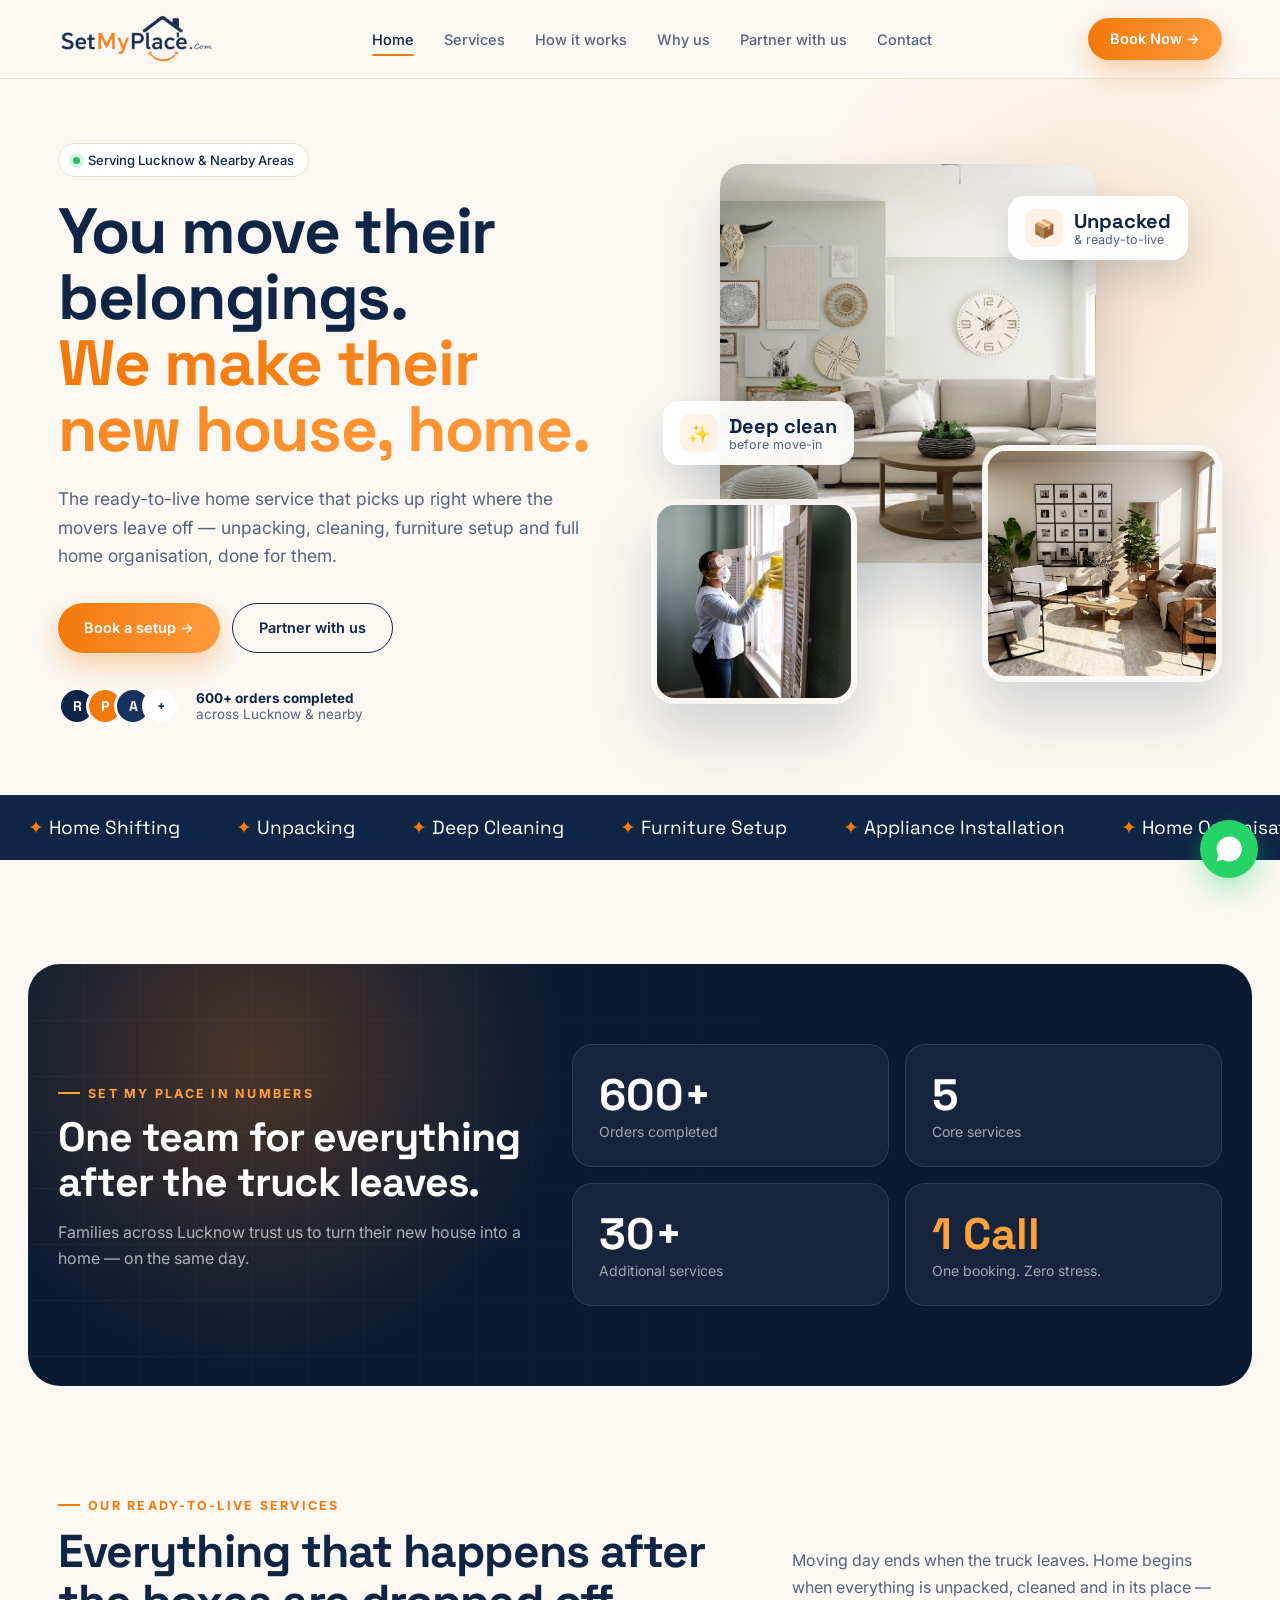
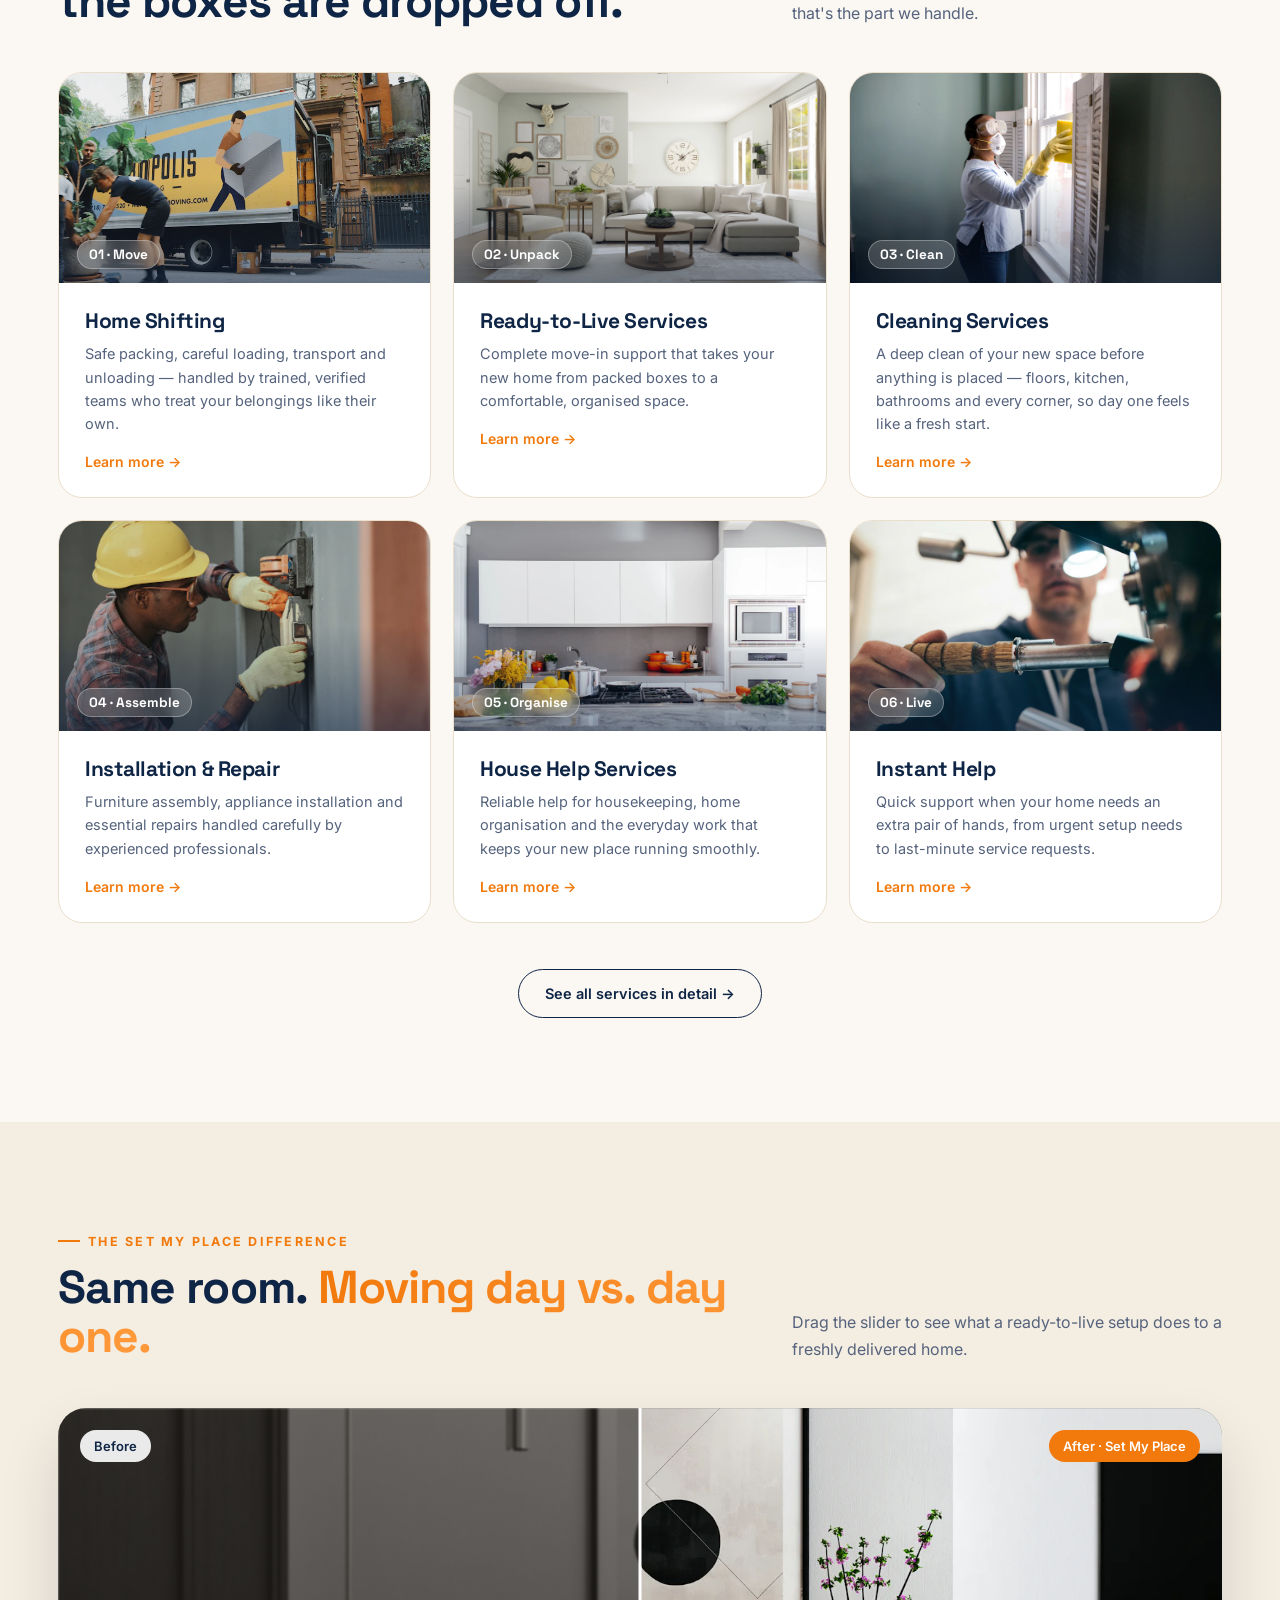
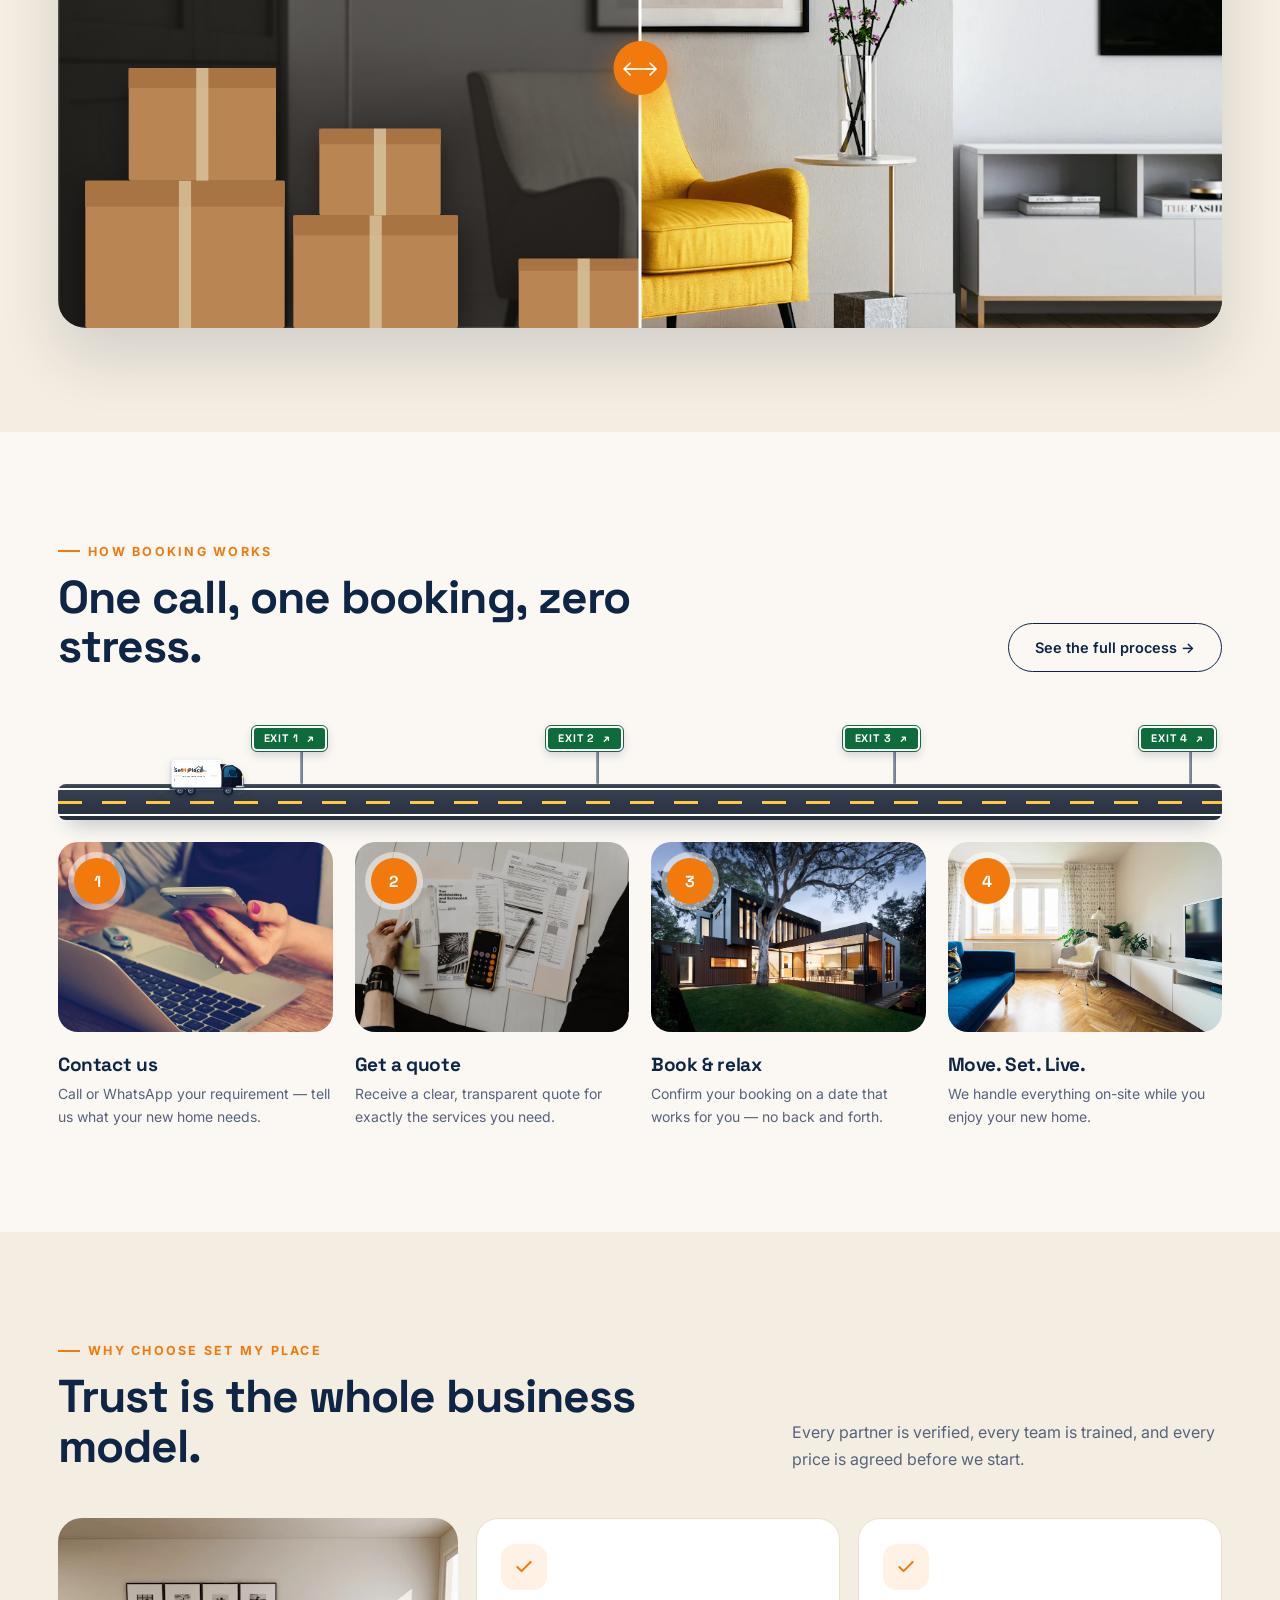
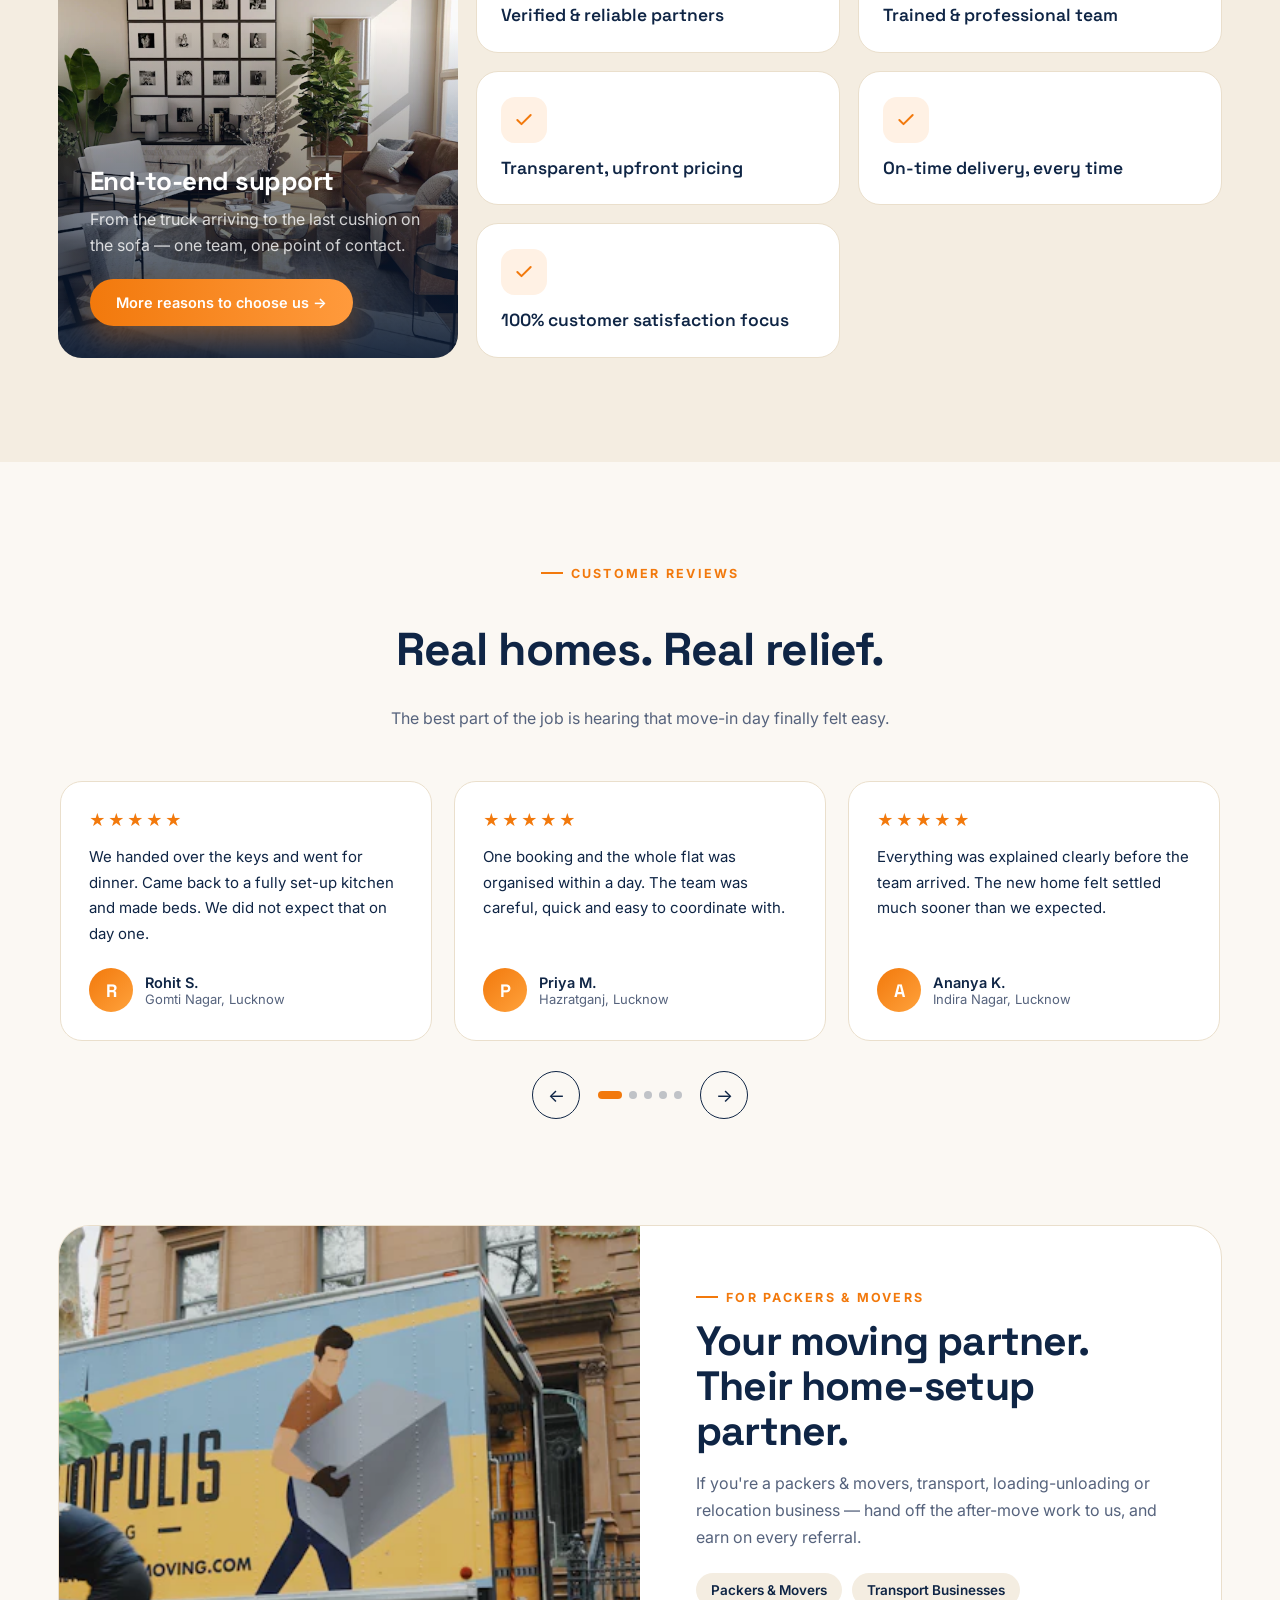
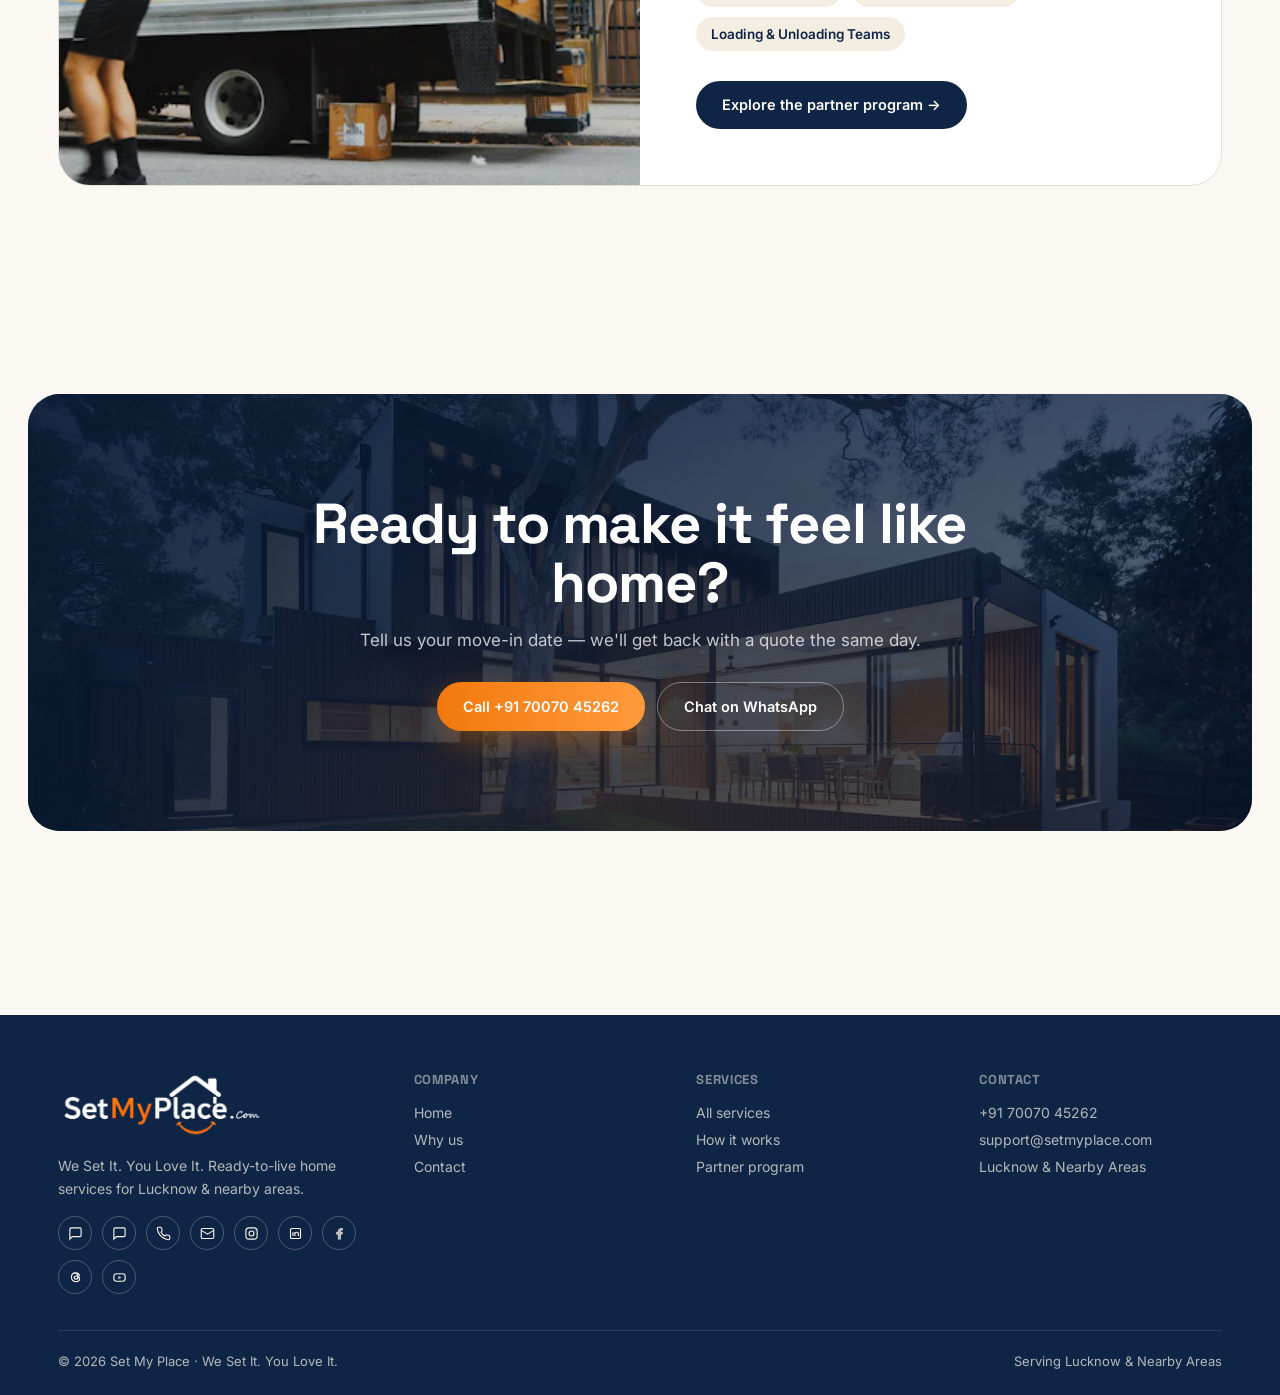
==== commit 5f14f3a2: "feat: highway road with exit signs under booking truck, 6 more reviews Also moves the testimonial co" ====
--- a/setmyplace-website/frontend/index.html
+++ b/setmyplace-website/frontend/index.html
@@ -43,7 +43,7 @@
 <link rel="preconnect" href="https://fonts.gstatic.com" crossorigin>
 <link href="https://fonts.googleapis.com/css2?family=Space+Grotesk:wght@400;500;600;700&family=Inter:wght@400;500;600;700&display=swap" rel="stylesheet">
 <script>try{document.documentElement.classList.add(sessionStorage.getItem('smp-loaded')?'no-loader':'has-loader')}catch(e){document.documentElement.classList.add('no-loader')}</script>
-<link rel="stylesheet" href="../assets/site.css?v=20261123">
+<link rel="stylesheet" href="../assets/site.css?v=20261123b">
 </head>
 <body>
 
@@ -308,12 +308,42 @@
         <p>Our new house became comfortable in a single day. The team was careful with every item and genuinely easy to work with.</p>
         <div class="testi-who"><div class="testi-avatar">P</div><div><div class="testi-name">Pooja K.</div><div class="testi-loc">Sushant Golf City, Lucknow</div></div></div>
       </article>
-      </div>
-    </div>
-    <div class="testi-controls" aria-label="Testimonial controls">
-      <button type="button" class="testi-control" data-testimonial-prev aria-label="Previous reviews">&#8592;</button>
-      <div class="testi-dots"></div>
-      <button type="button" class="testi-control" data-testimonial-next aria-label="Next reviews">&#8594;</button>
+      <article class="testi-card">
+        <div class="testi-stars">★★★★★</div>
+        <p>My parents moved in while I was abroad. The team set up their kitchen, beds and pooja room and kept me updated with photos throughout.</p>
+        <div class="testi-who"><div class="testi-avatar">S</div><div><div class="testi-name">Saurabh M.</div><div class="testi-loc">Vikas Nagar, Lucknow</div></div></div>
+      </article>
+      <article class="testi-card">
+        <div class="testi-stars">★★★★★</div>
+        <p>The AC, geyser and TV were all installed on the same day we shifted. No running around for different technicians at all.</p>
+        <div class="testi-who"><div class="testi-avatar">R</div><div><div class="testi-name">Ritu A.</div><div class="testi-loc">Jankipuram, Lucknow</div></div></div>
+      </article>
+      <article class="testi-card">
+        <div class="testi-stars">★★★★★</div>
+        <p>With a newborn at home, we could not lift a finger. They handled the unpacking, deep cleaning and arranged the nursery beautifully.</p>
+        <div class="testi-who"><div class="testi-avatar">M</div><div><div class="testi-name">Manish &amp; Shalini V.</div><div class="testi-loc">Gomti Nagar, Lucknow</div></div></div>
+      </article>
+      <article class="testi-card">
+        <div class="testi-stars">★★★★★</div>
+        <p>Transparent price, on-time team and zero breakage. Every box was opened, emptied and taken away before they left.</p>
+        <div class="testi-who"><div class="testi-avatar">D</div><div><div class="testi-name">Deepak Y.</div><div class="testi-loc">Rajajipuram, Lucknow</div></div></div>
+      </article>
+      <article class="testi-card">
+        <div class="testi-stars">★★★★★</div>
+        <p>I was transferred to Lucknow at short notice. One call and my flat was cleaned, furnished and ready to live in by the weekend.</p>
+        <div class="testi-who"><div class="testi-avatar">H</div><div><div class="testi-name">Harsh B.</div><div class="testi-loc">Chinhat, Lucknow</div></div></div>
+      </article>
+      <article class="testi-card">
+        <div class="testi-stars">★★★★★</div>
+        <p>The wardrobes and kitchen were organised better than in our old home. The team was polite, careful and very respectful of our space.</p>
+        <div class="testi-who"><div class="testi-avatar">F</div><div><div class="testi-name">Fatima Z.</div><div class="testi-loc">Aminabad, Lucknow</div></div></div>
+      </article>
+      </div>
+      <div class="testi-controls" aria-label="Testimonial controls">
+        <button type="button" class="testi-control" data-testimonial-prev aria-label="Previous reviews">&#8592;</button>
+        <div class="testi-dots"></div>
+        <button type="button" class="testi-control" data-testimonial-next aria-label="Next reviews">&#8594;</button>
+      </div>
     </div>
   </div>
 </section>
--- a/setmyplace-website/assets/site.css
+++ b/setmyplace-website/assets/site.css
@@ -197,9 +197,25 @@
 
 /* ---------- steps / timeline ---------- */
 .timeline{display:grid;grid-template-columns:repeat(4,1fr);gap:22px;position:relative}
-.timeline-with-truck{padding-top:70px;--truck-x:12%}
-.timeline-with-truck::before{content:"";position:absolute;left:0;right:0;top:58px;height:2px;background:repeating-linear-gradient(90deg,var(--line) 0 12px,transparent 12px 20px)}
-.timeline-truck{position:absolute;z-index:3;top:0;left:var(--truck-x);width:96px;height:58px;transform:translateX(-50%);transition:left .7s var(--ease),transform .4s}
+.timeline-with-truck{padding-top:124px;--truck-x:12%;counter-reset:exit}
+/* highway: asphalt, white edge lines, moving yellow centre dashes */
+.timeline-with-truck::before{content:"";position:absolute;left:0;right:0;top:66px;height:36px;border-radius:8px;
+  background:
+    linear-gradient(#fff,#fff) 0 4px/100% 2px no-repeat,
+    linear-gradient(#fff,#fff) 0 calc(100% - 4px)/100% 2px no-repeat,
+    linear-gradient(90deg,#FFC83D 0 24px,transparent 24px) 0 50%/44px 3px repeat-x,
+    linear-gradient(180deg,#3A4456,#262E3C);
+  box-shadow:0 12px 22px -12px rgba(15,37,69,.45),inset 0 1px 0 rgba(255,255,255,.08);
+  animation:roadMove 1.4s linear infinite}
+@keyframes roadMove{to{background-position:0 4px,0 calc(100% - 4px),-44px 50%,0 0}}
+/* green highway sign on a post above each step */
+.timeline-with-truck .step{counter-increment:exit}
+.timeline-with-truck .step::before{content:"EXIT " counter(exit) "  \2197";position:absolute;z-index:2;right:6px;top:-116px;
+  padding:5px 10px;border-radius:5px;background:#0E6B3B;color:#fff;border:2px solid #fff;outline:1px solid #0E6B3B;
+  font:700 11px/1 'Space Grotesk',sans-serif;letter-spacing:.08em;white-space:pre;box-shadow:0 4px 10px rgba(15,37,69,.18)}
+.timeline-with-truck .step::after{content:"";position:absolute;z-index:1;right:30px;top:-92px;width:3px;height:34px;
+  background:linear-gradient(90deg,#9AA3B2,#6B7486);border-radius:2px}
+.timeline-truck{position:absolute;z-index:3;top:30px;left:var(--truck-x);width:96px;height:58px;transform:translateX(-50%);transition:left .7s var(--ease),transform .4s}
 .timeline-truck img{width:100%;height:100%;object-fit:contain;filter:drop-shadow(0 5px 5px rgba(15,37,69,.16))}
 .timeline-with-truck:has(.step:hover) .timeline-truck{transform:translate(-50%,-4px) rotate(-2deg)}
 .step{position:relative}
@@ -465,7 +481,7 @@
   .partner-split .ph{min-height:280px}
   .benefit-band{padding:44px 28px}
   .timeline-with-truck{padding-top:0}
-  .timeline-with-truck::before,.timeline-truck{display:none}
+  .timeline-with-truck::before,.timeline-truck,.timeline-with-truck .step::before,.timeline-with-truck .step::after{display:none}
   .foot-grid{grid-template-columns:1fr 1fr;row-gap:30px}
   .page-hero{padding:90px 0 70px;min-height:360px}
 }
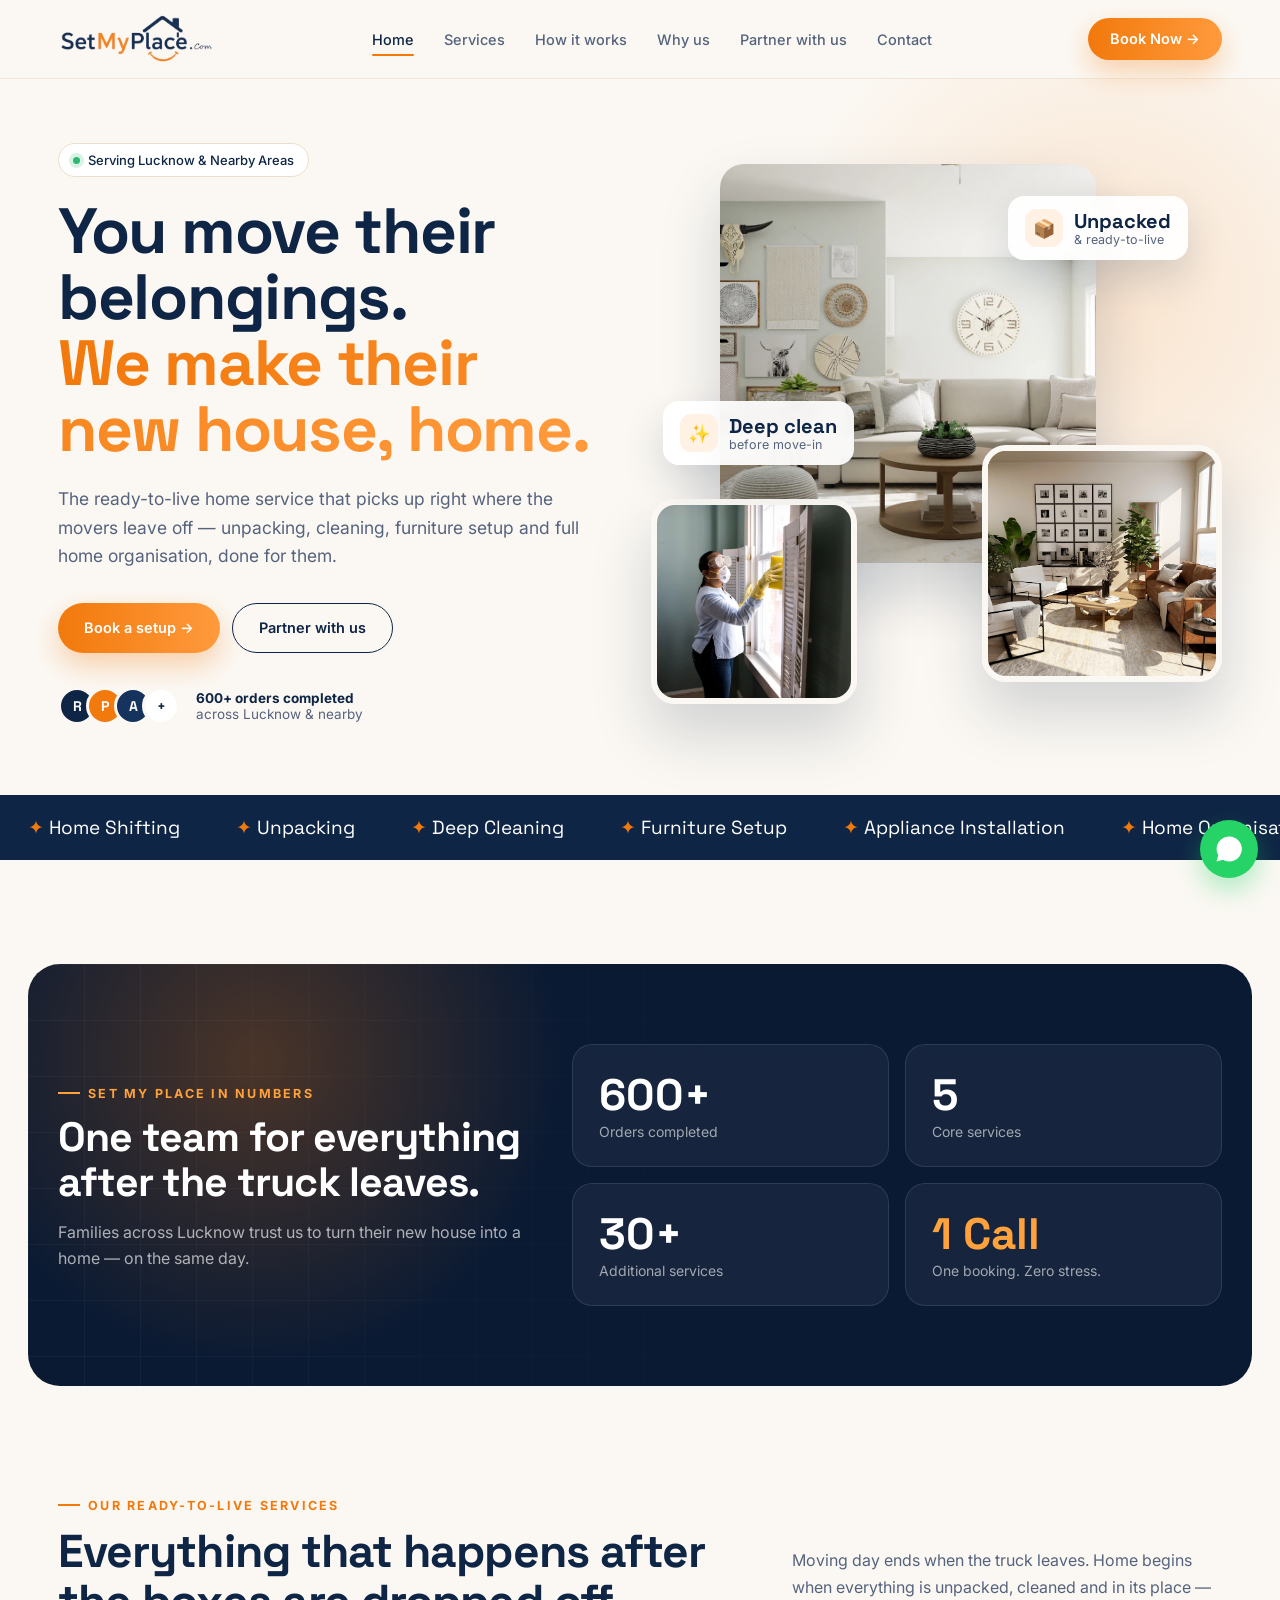
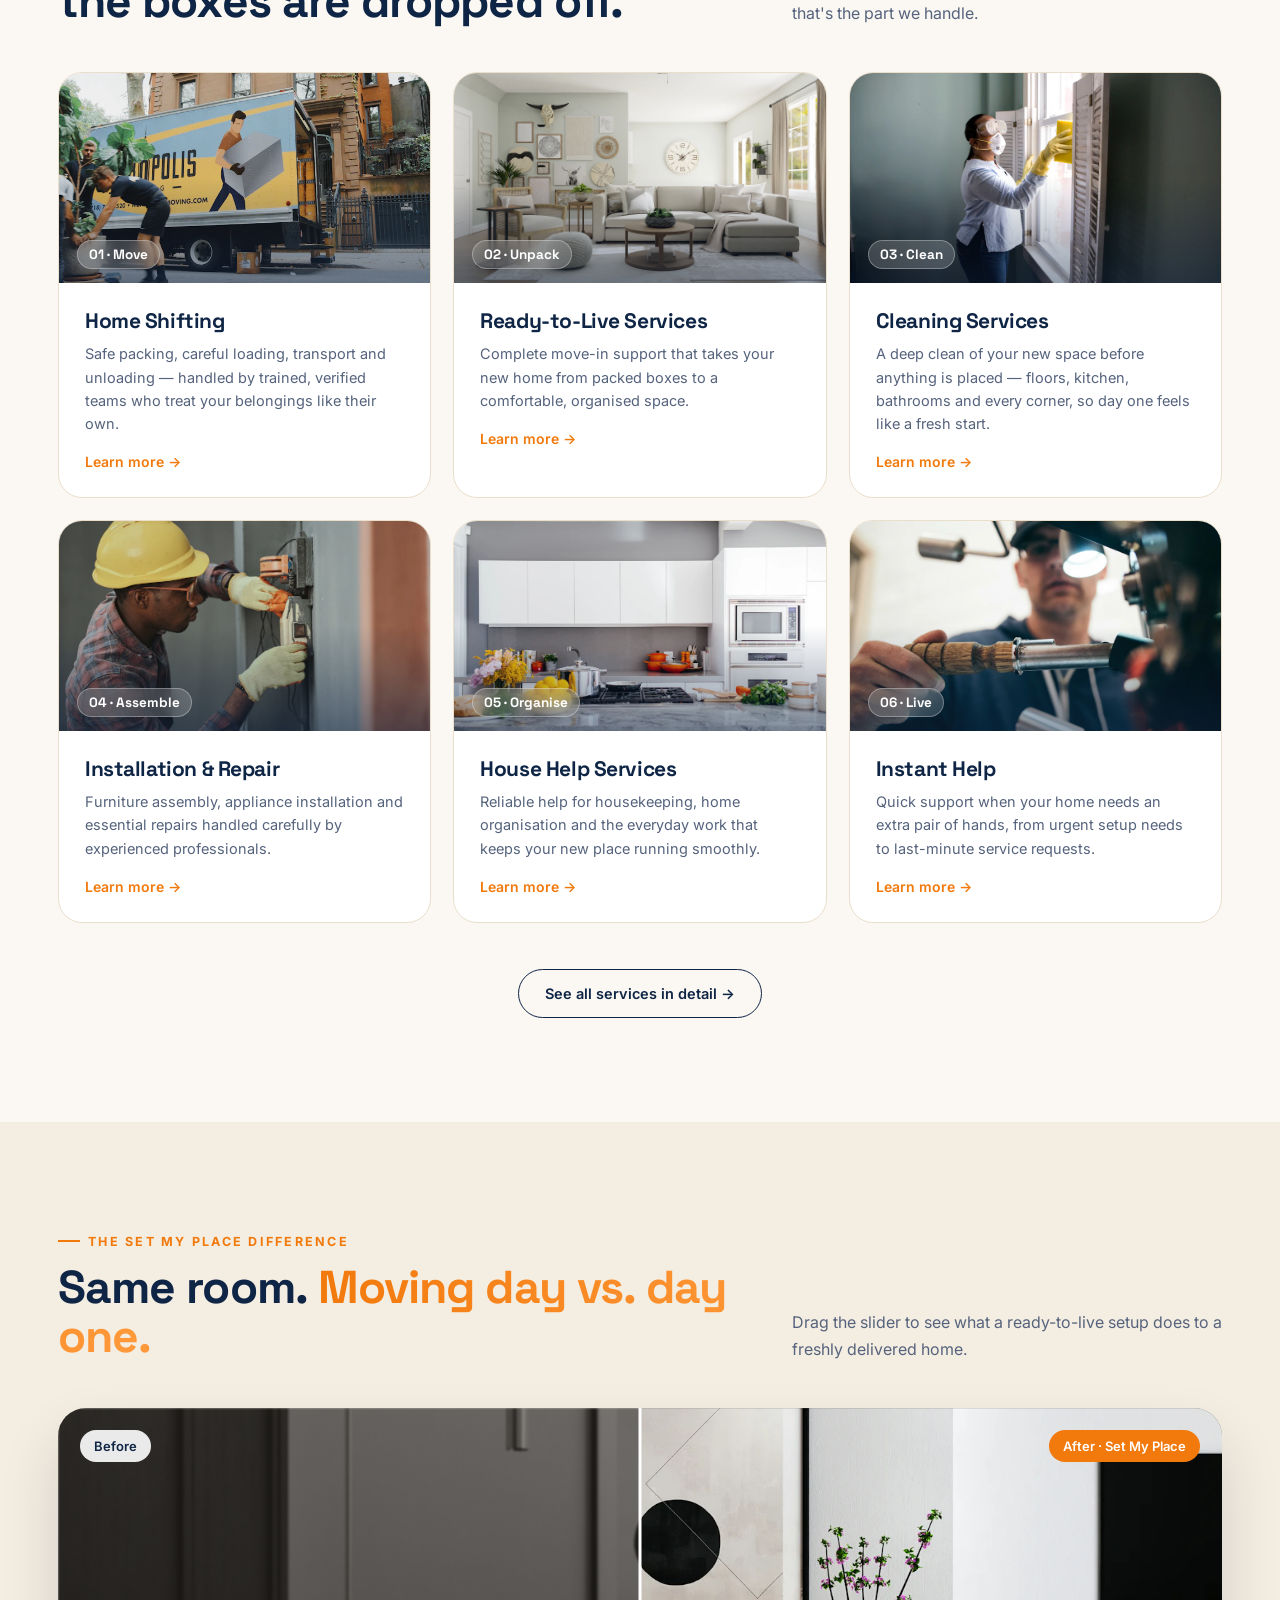
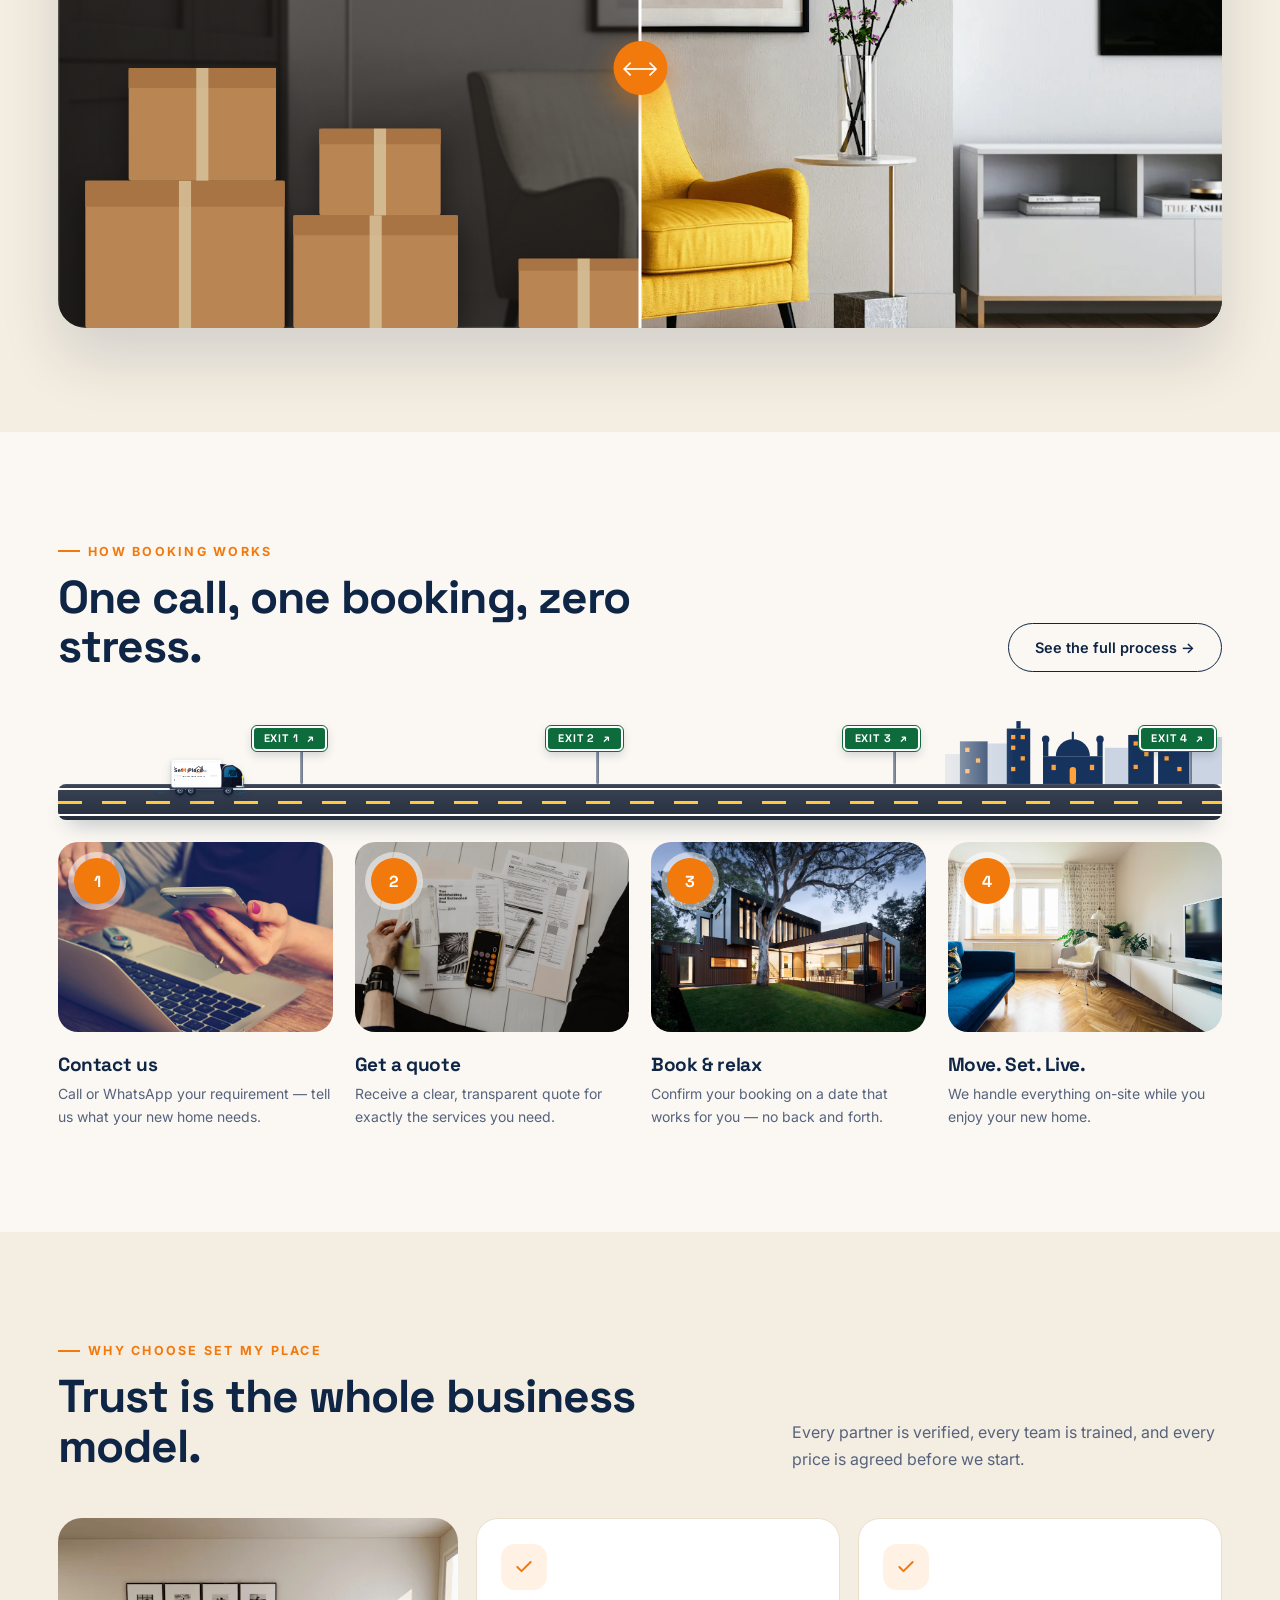
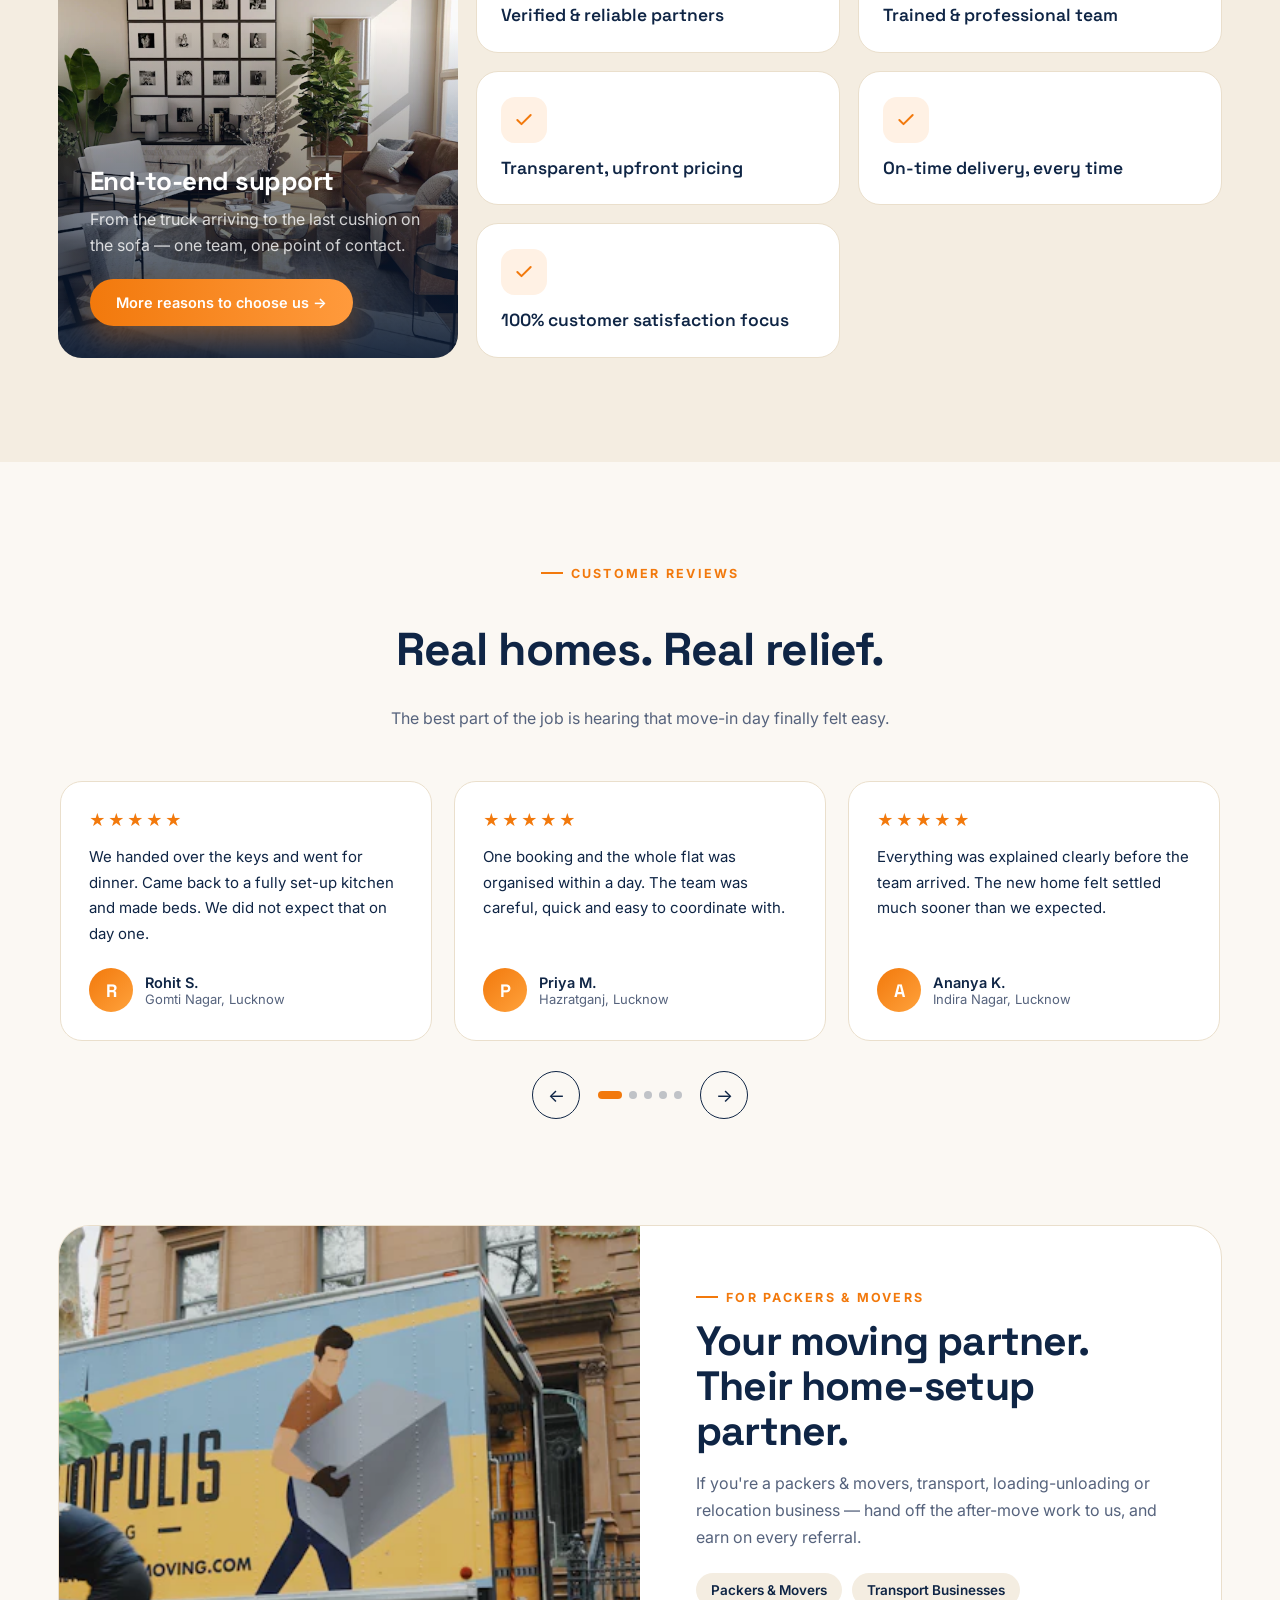
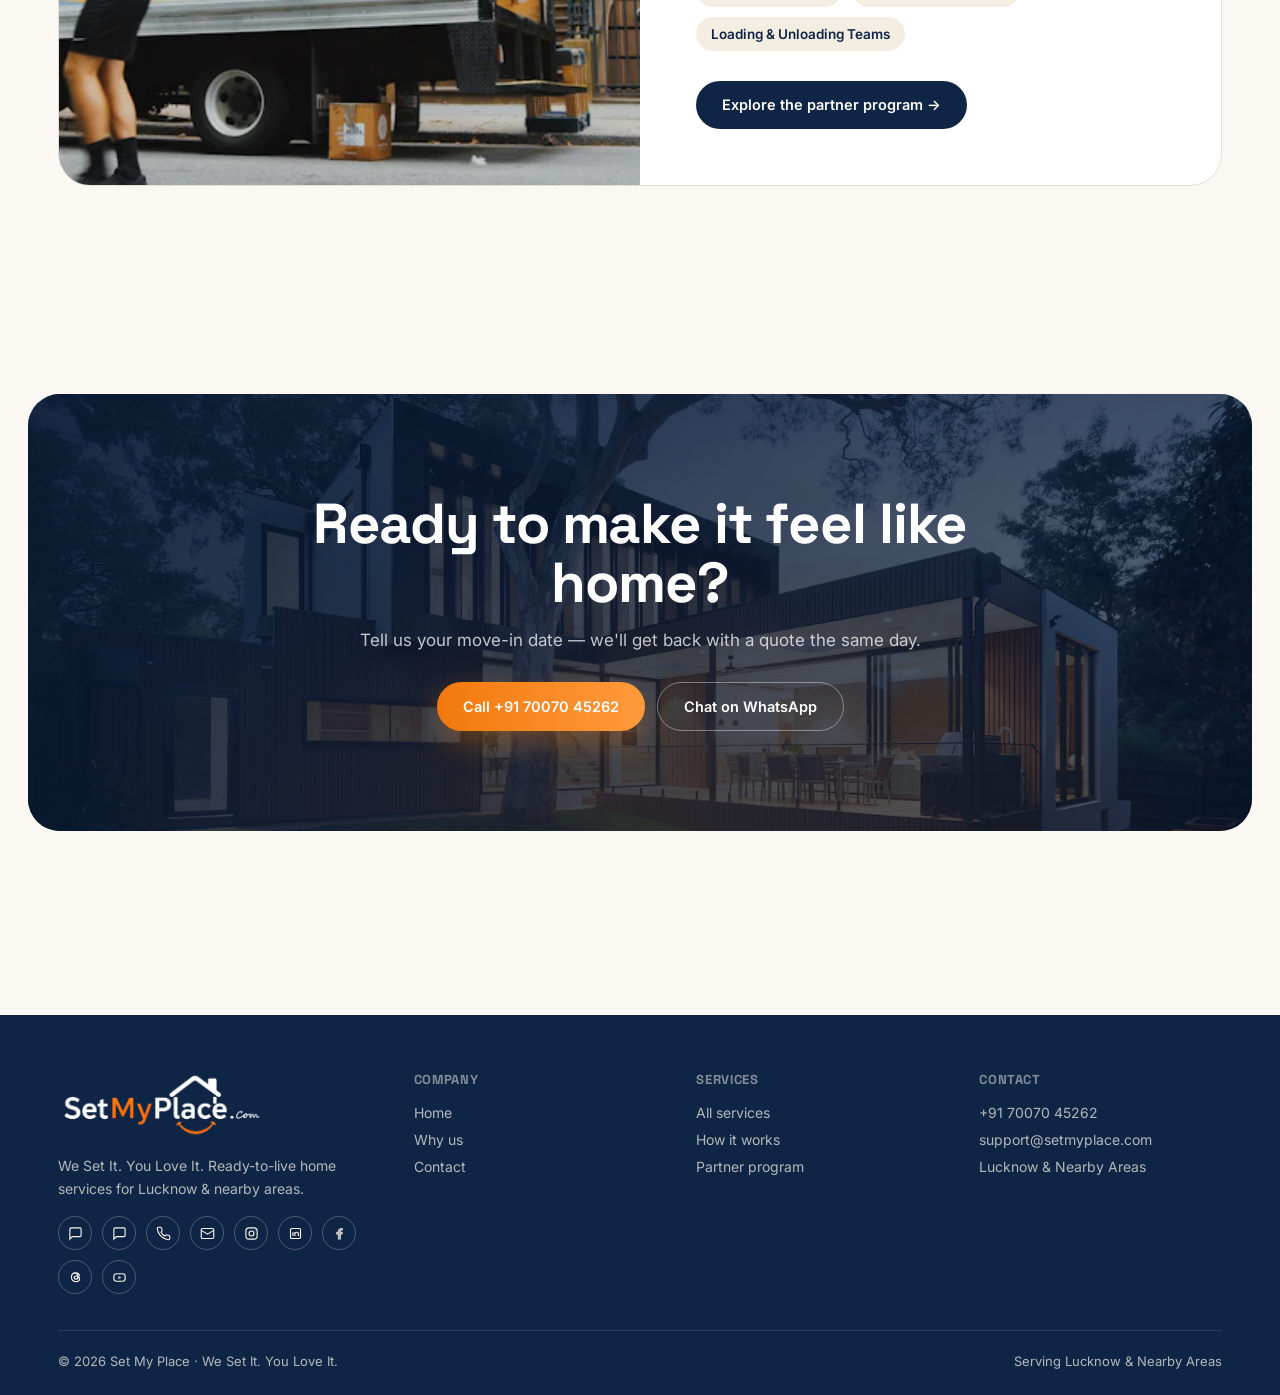
==== commit 137c1c24: "feat: city skyline at the end of the highway Co-Authored-By: Claude Opus 5.5 <noreply@anthropic.com>" ====
--- a/setmyplace-website/frontend/index.html
+++ b/setmyplace-website/frontend/index.html
@@ -43,7 +43,7 @@
 <link rel="preconnect" href="https://fonts.gstatic.com" crossorigin>
 <link href="https://fonts.googleapis.com/css2?family=Space+Grotesk:wght@400;500;600;700&family=Inter:wght@400;500;600;700&display=swap" rel="stylesheet">
 <script>try{document.documentElement.classList.add(sessionStorage.getItem('smp-loaded')?'no-loader':'has-loader')}catch(e){document.documentElement.classList.add('no-loader')}</script>
-<link rel="stylesheet" href="../assets/site.css?v=20261123b">
+<link rel="stylesheet" href="../assets/site.css?v=20261123c">
 </head>
 <body>
 
--- a/setmyplace-website/assets/site.css
+++ b/setmyplace-website/assets/site.css
@@ -207,6 +207,10 @@
     linear-gradient(180deg,#3A4456,#262E3C);
   box-shadow:0 12px 22px -12px rgba(15,37,69,.45),inset 0 1px 0 rgba(255,255,255,.08);
   animation:roadMove 1.4s linear infinite}
+/* city skyline at the end of the highway */
+.timeline-with-truck::after{content:"";position:absolute;z-index:0;right:0;top:2px;width:320px;height:64px;pointer-events:none;
+  background:url("data:image/svg+xml,%3Csvg xmlns='http://www.w3.org/2000/svg' viewBox='0 0 260 60'%3E%3Cg fill='%23CBD4E2'%3E%3Crect x='0' y='32' width='22' height='28'/%3E%3Crect x='40' y='22' width='20' height='38'/%3E%3Crect x='150' y='26' width='22' height='34'/%3E%3Crect x='230' y='16' width='30' height='44'/%3E%3C/g%3E%3Cg fill='%2316335E'%3E%3Crect x='14' y='20' width='26' height='40'/%3E%3Crect x='58' y='8' width='22' height='52'/%3E%3Crect x='67' y='1' width='4' height='7'/%3E%3Crect x='92' y='34' width='56' height='26'/%3E%3Cpath d='M104 34a16 16 0 0 1 32 0z'/%3E%3Crect x='119' y='11' width='2' height='8'/%3E%3Crect x='92' y='18' width='5' height='16'/%3E%3Crect x='143' y='18' width='5' height='16'/%3E%3Ccircle cx='94.5' cy='18' r='3.5'/%3E%3Ccircle cx='145.5' cy='18' r='3.5'/%3E%3Crect x='172' y='14' width='24' height='46'/%3E%3Crect x='200' y='28' width='30' height='32'/%3E%3C/g%3E%3Cg fill='%23FFA23C'%3E%3Crect x='62' y='14' width='4' height='4'/%3E%3Crect x='71' y='14' width='4' height='4'/%3E%3Crect x='62' y='24' width='4' height='4'/%3E%3Crect x='71' y='34' width='4' height='4'/%3E%3Crect x='62' y='44' width='4' height='4'/%3E%3Crect x='19' y='26' width='4' height='4'/%3E%3Crect x='29' y='36' width='4' height='4'/%3E%3Crect x='19' y='46' width='4' height='4'/%3E%3Crect x='117' y='44' width='6' height='16' rx='3'/%3E%3Crect x='100' y='42' width='4' height='5'/%3E%3Crect x='136' y='42' width='4' height='5'/%3E%3Crect x='177' y='20' width='4' height='4'/%3E%3Crect x='187' y='30' width='4' height='4'/%3E%3Crect x='177' y='42' width='4' height='4'/%3E%3Crect x='206' y='34' width='4' height='4'/%3E%3Crect x='218' y='44' width='4' height='4'/%3E%3C/g%3E%3C/svg%3E") right bottom/contain no-repeat;
+  -webkit-mask-image:linear-gradient(90deg,transparent,#000 35%);mask-image:linear-gradient(90deg,transparent,#000 35%)}
 @keyframes roadMove{to{background-position:0 4px,0 calc(100% - 4px),-44px 50%,0 0}}
 /* green highway sign on a post above each step */
 .timeline-with-truck .step{counter-increment:exit}
@@ -481,7 +485,7 @@
   .partner-split .ph{min-height:280px}
   .benefit-band{padding:44px 28px}
   .timeline-with-truck{padding-top:0}
-  .timeline-with-truck::before,.timeline-truck,.timeline-with-truck .step::before,.timeline-with-truck .step::after{display:none}
+  .timeline-with-truck::before,.timeline-with-truck::after,.timeline-truck,.timeline-with-truck .step::before,.timeline-with-truck .step::after{display:none}
   .foot-grid{grid-template-columns:1fr 1fr;row-gap:30px}
   .page-hero{padding:90px 0 70px;min-height:360px}
 }
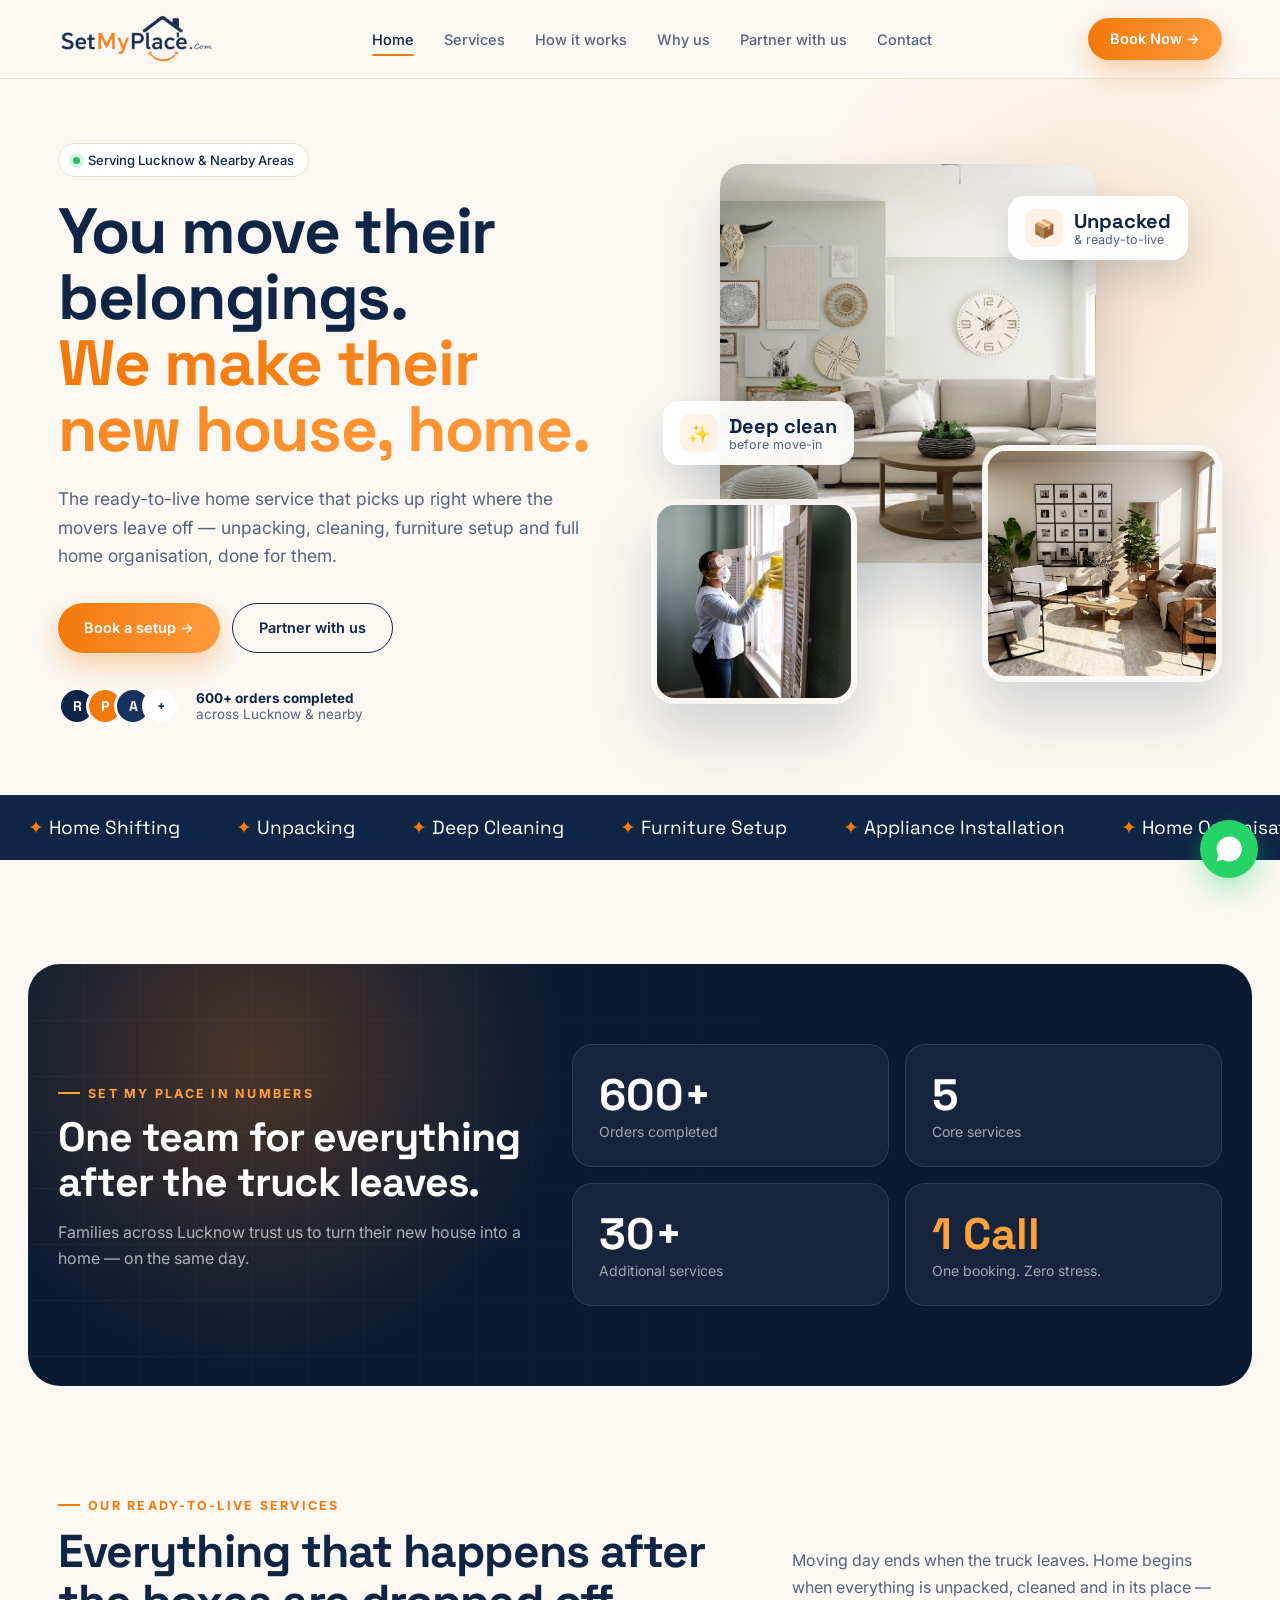
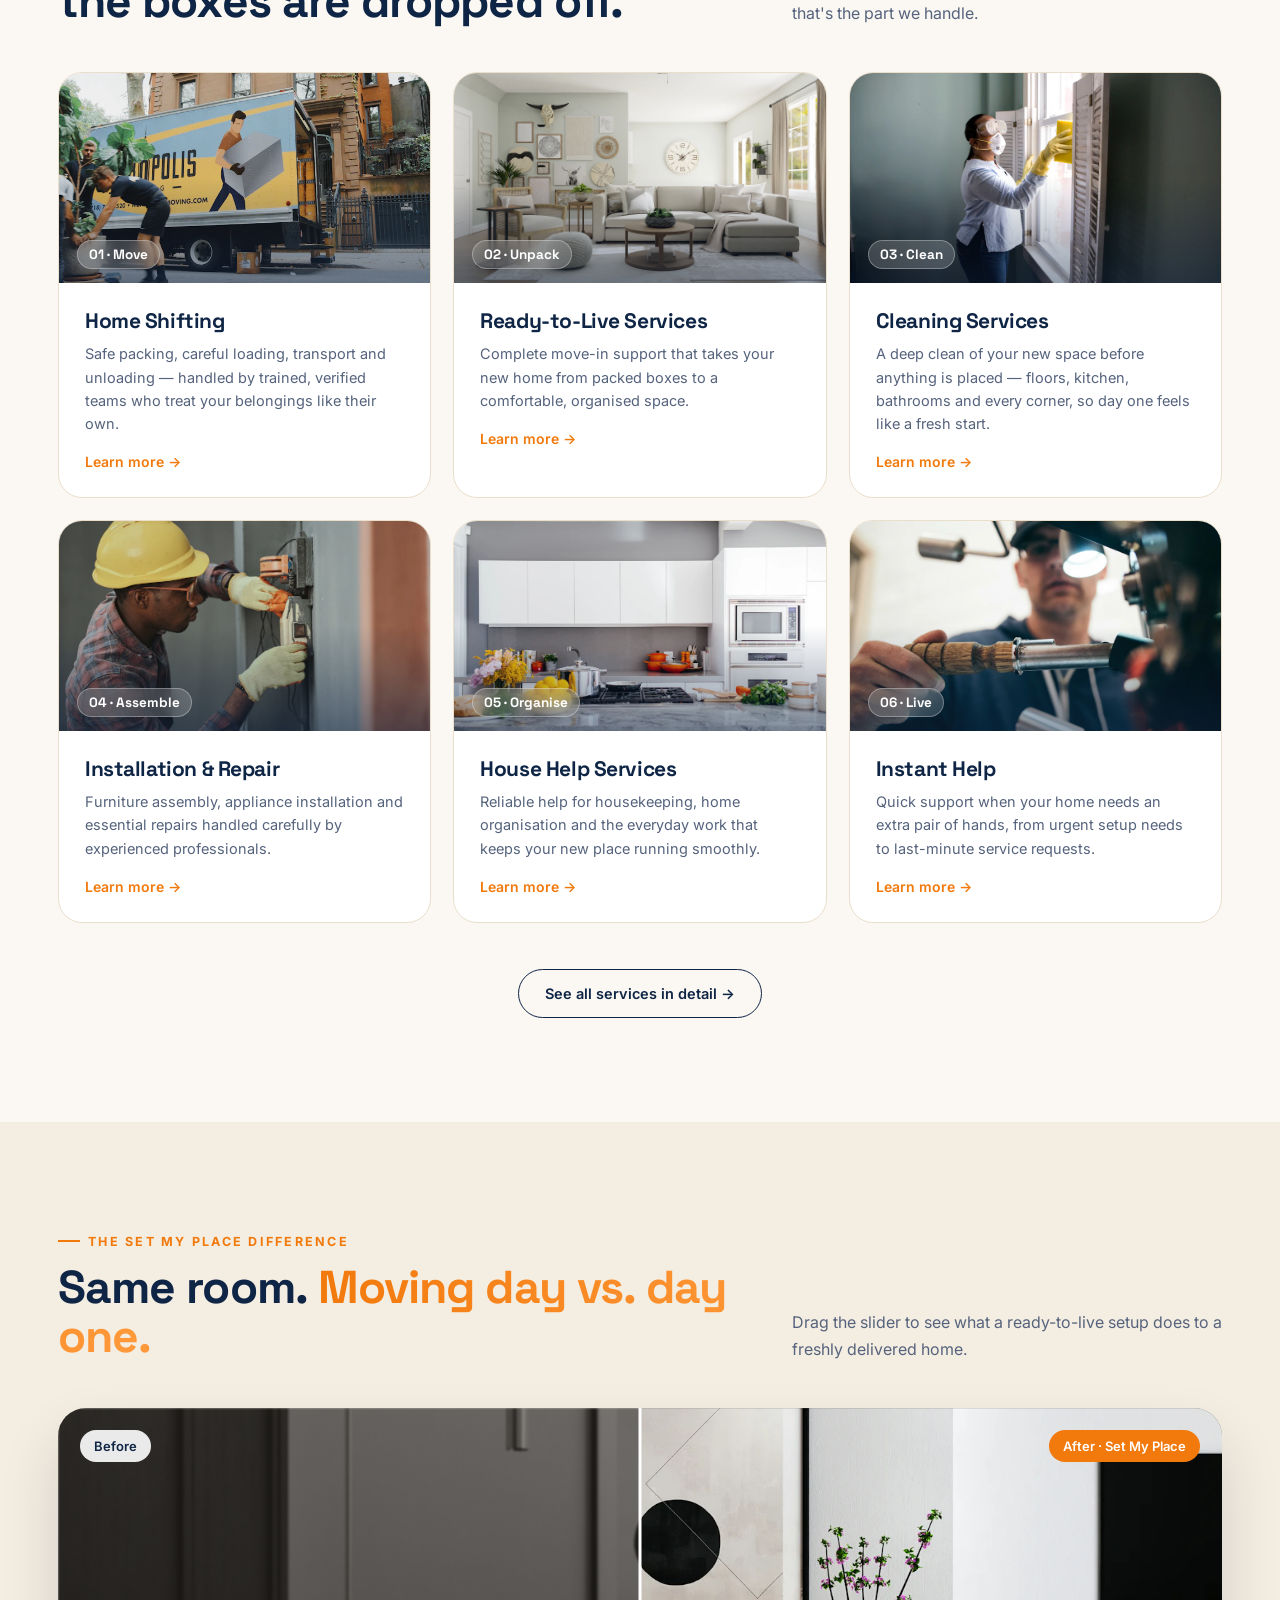
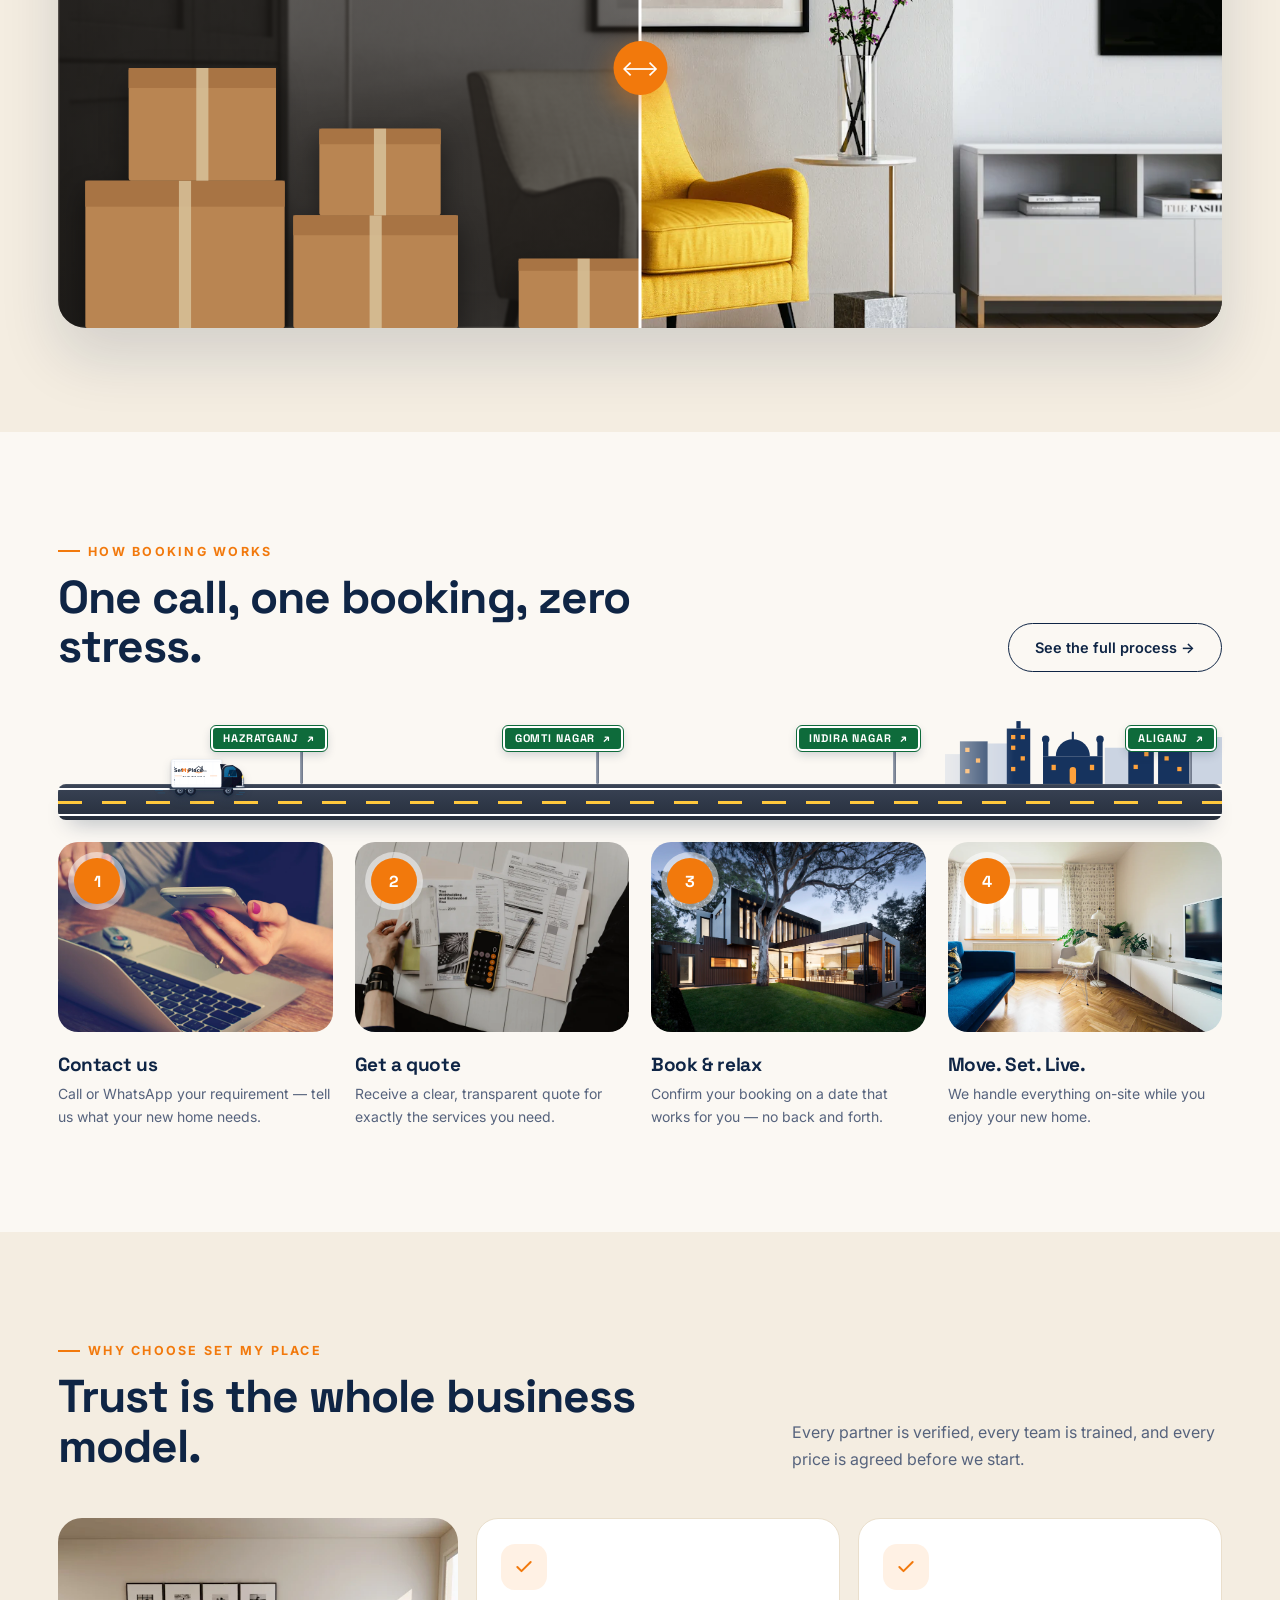
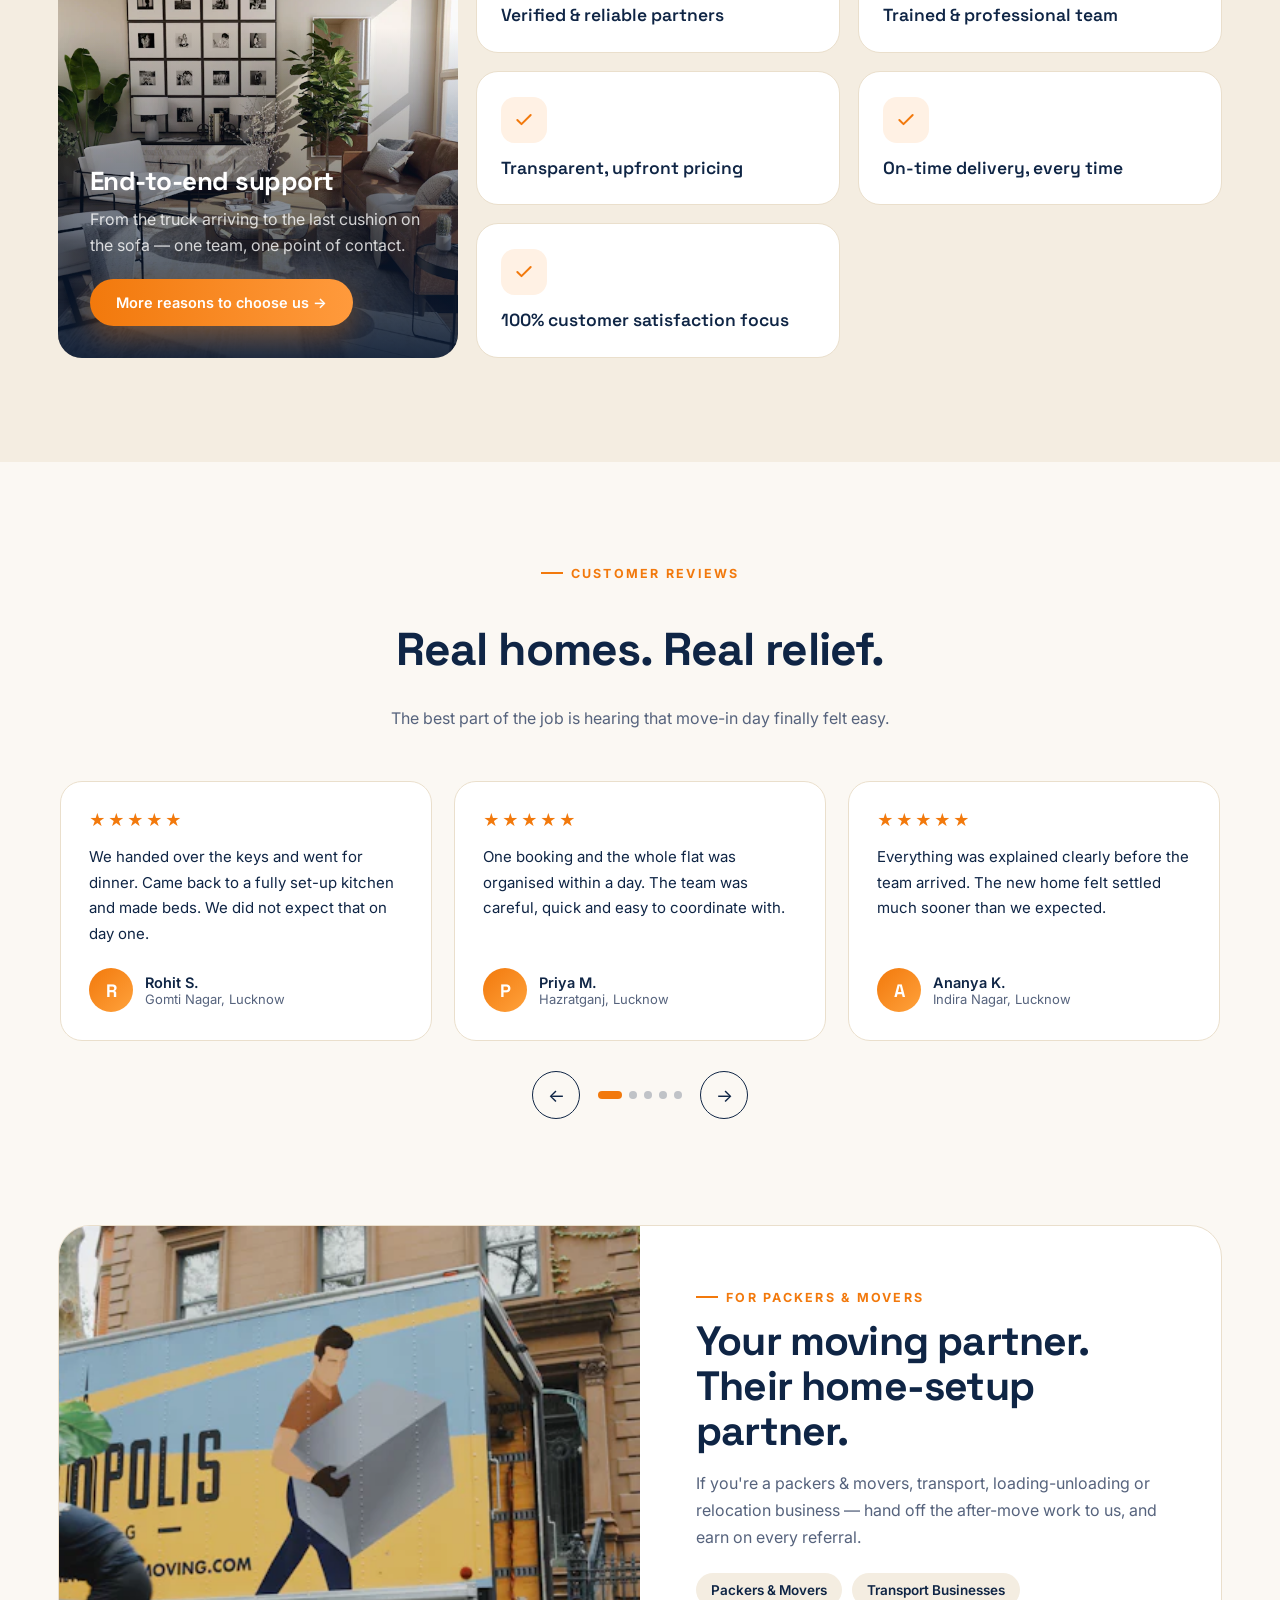
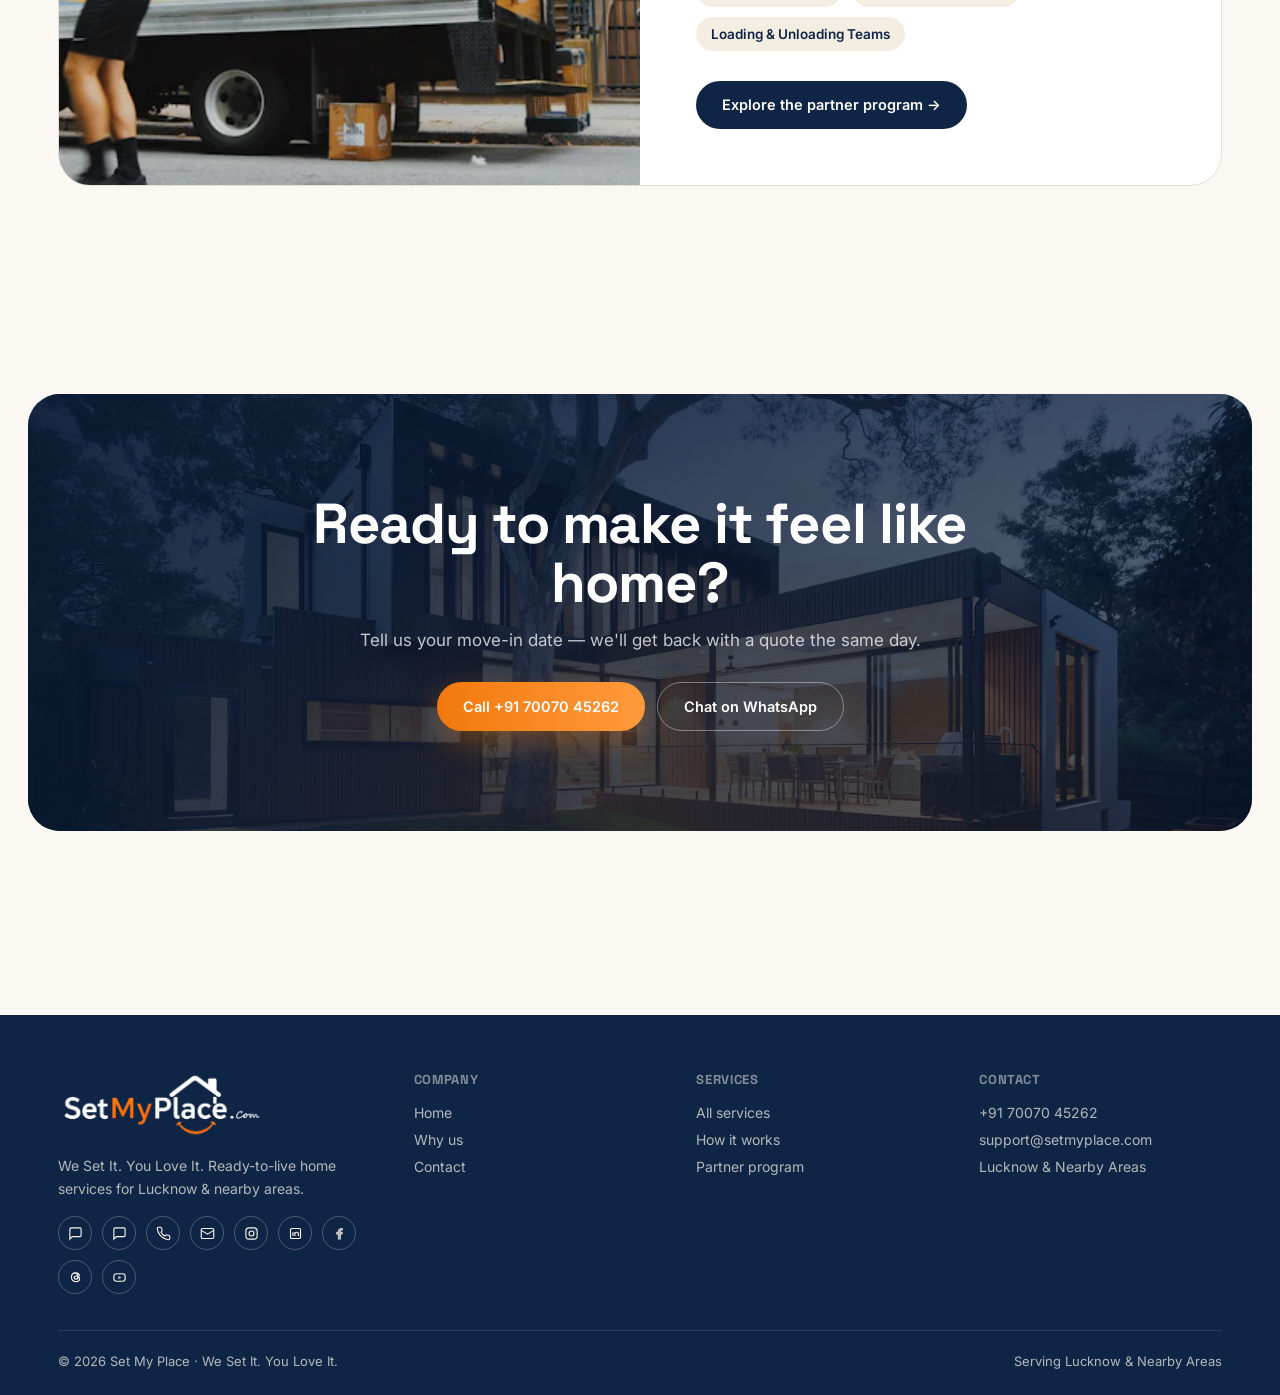
==== commit 551b3137: "feat: Lucknow area names on highway signs, moving traffic on the road Co-Authored-By: Claude Opus 5." ====
--- a/setmyplace-website/frontend/index.html
+++ b/setmyplace-website/frontend/index.html
@@ -43,7 +43,7 @@
 <link rel="preconnect" href="https://fonts.gstatic.com" crossorigin>
 <link href="https://fonts.googleapis.com/css2?family=Space+Grotesk:wght@400;500;600;700&family=Inter:wght@400;500;600;700&display=swap" rel="stylesheet">
 <script>try{document.documentElement.classList.add(sessionStorage.getItem('smp-loaded')?'no-loader':'has-loader')}catch(e){document.documentElement.classList.add('no-loader')}</script>
-<link rel="stylesheet" href="../assets/site.css?v=20261123c">
+<link rel="stylesheet" href="../assets/site.css?v=20261123f">
 </head>
 <body>
 
@@ -203,6 +203,7 @@
     </div>
   <div class="timeline timeline-with-truck">
     <div class="timeline-truck" aria-hidden="true"><img src="../assets/truck.svg" alt=""></div>
+    <div class="road-traffic" aria-hidden="true"><span class="veh lane-b v1"><svg width="42" height="19" viewBox="0 0 42 19"><rect x="2" y="7" width="38" height="8" rx="3" fill="#E5484D"/><path d="M10 7l4-5h12l5 5z" fill="#E5484D"/><path d="M13 7l2.5-3.5h4.5V7zM21.5 7V3.5h4l3 3.5z" fill="#BFE3FF"/><circle cx="11" cy="15" r="3.2" fill="#1B2230"/><circle cx="31" cy="15" r="3.2" fill="#1B2230"/><rect x="37" y="9" width="3" height="2" fill="#FFE08A"/></svg></span><span class="veh lane-b v3"><svg width="60" height="22" viewBox="0 0 60 22"><rect x="1" y="1" width="58" height="17" rx="3" fill="#F28C28"/><rect x="1" y="12" width="58" height="2" fill="#16335E"/><g fill="#BFE3FF"><rect x="5" y="4" width="8" height="6" rx="1"/><rect x="16" y="4" width="8" height="6" rx="1"/><rect x="27" y="4" width="8" height="6" rx="1"/><rect x="38" y="4" width="8" height="6" rx="1"/><rect x="49" y="4" width="8" height="8" rx="1"/></g><circle cx="12" cy="19" r="3.2" fill="#1B2230"/><circle cx="48" cy="19" r="3.2" fill="#1B2230"/></svg></span><span class="veh lane-b v5"><svg width="30" height="20" viewBox="0 0 30 20"><path d="M4 16V8q0-6 9-6h8q5 0 6 6l3 8z" fill="#2E9E4F"/><rect x="4" y="2" width="22" height="3" rx="1.5" fill="#FFC83D"/><path d="M8 7h7v6H8z" fill="#BFE3FF"/><circle cx="8" cy="17" r="2.8" fill="#1B2230"/><circle cx="26" cy="17" r="2.8" fill="#1B2230"/></svg></span><span class="veh lane-a v2"><svg width="42" height="19" viewBox="0 0 42 19"><rect x="2" y="7" width="38" height="8" rx="3" fill="#FFFFFF"/><path d="M10 7l4-5h12l5 5z" fill="#FFFFFF"/><path d="M13 7l2.5-3.5h4.5V7zM21.5 7V3.5h4l3 3.5z" fill="#BFE3FF"/><circle cx="11" cy="15" r="3.2" fill="#1B2230"/><circle cx="31" cy="15" r="3.2" fill="#1B2230"/><rect x="37" y="9" width="3" height="2" fill="#FFE08A"/></svg></span><span class="veh lane-a v4"><svg width="26" height="18" viewBox="0 0 26 18"><circle cx="5" cy="15" r="3" fill="#1B2230"/><circle cx="21" cy="15" r="3" fill="#1B2230"/><path d="M3 12h10l3-6h3l3 7H3z" fill="#4C6EF5"/><circle cx="12" cy="3" r="2.4" fill="#F2B880"/><path d="M10 5h4l1 5h-6z" fill="#16335E"/></svg></span></div>
     <div class="step">
       <div class="step-img"><img src="../assets/img/step-call.webp" alt="" loading="lazy"><div class="dot">1</div></div>
       <h4>Contact us</h4>
--- a/setmyplace-website/assets/site.css
+++ b/setmyplace-website/assets/site.css
@@ -197,7 +197,7 @@
 
 /* ---------- steps / timeline ---------- */
 .timeline{display:grid;grid-template-columns:repeat(4,1fr);gap:22px;position:relative}
-.timeline-with-truck{padding-top:124px;--truck-x:12%;counter-reset:exit}
+.timeline-with-truck{padding-top:124px;--truck-x:12%}
 /* highway: asphalt, white edge lines, moving yellow centre dashes */
 .timeline-with-truck::before{content:"";position:absolute;left:0;right:0;top:66px;height:36px;border-radius:8px;
   background:
@@ -213,12 +213,29 @@
   -webkit-mask-image:linear-gradient(90deg,transparent,#000 35%);mask-image:linear-gradient(90deg,transparent,#000 35%)}
 @keyframes roadMove{to{background-position:0 4px,0 calc(100% - 4px),-44px 50%,0 0}}
 /* green highway sign on a post above each step */
-.timeline-with-truck .step{counter-increment:exit}
-.timeline-with-truck .step::before{content:"EXIT " counter(exit) "  \2197";position:absolute;z-index:2;right:6px;top:-116px;
+.timeline-with-truck .step::before{content:var(--sign) "  \2197";position:absolute;z-index:2;right:6px;top:-116px;
   padding:5px 10px;border-radius:5px;background:#0E6B3B;color:#fff;border:2px solid #fff;outline:1px solid #0E6B3B;
   font:700 11px/1 'Space Grotesk',sans-serif;letter-spacing:.08em;white-space:pre;box-shadow:0 4px 10px rgba(15,37,69,.18)}
+.timeline-with-truck .step:nth-child(3){--sign:"HAZRATGANJ"}
+.timeline-with-truck .step:nth-child(4){--sign:"GOMTI NAGAR"}
+.timeline-with-truck .step:nth-child(5){--sign:"INDIRA NAGAR"}
+.timeline-with-truck .step:nth-child(6){--sign:"ALIGANJ"}
 .timeline-with-truck .step::after{content:"";position:absolute;z-index:1;right:30px;top:-92px;width:3px;height:34px;
   background:linear-gradient(90deg,#9AA3B2,#6B7486);border-radius:2px}
+/* traffic on the highway */
+.road-traffic{position:absolute;z-index:2;left:0;right:0;top:60px;height:44px;overflow:hidden;pointer-events:none}
+.road-traffic .veh{position:absolute;left:-90px;animation:drive linear infinite;filter:drop-shadow(0 3px 3px rgba(15,37,69,.25))}
+.road-traffic .veh svg{display:block}
+.road-traffic .lane-b{bottom:2px}
+.road-traffic .lane-a{bottom:20px}
+.road-traffic .lane-a{animation-name:driveBack}
+.road-traffic .v1{animation-duration:9s}
+.road-traffic .v2{animation-duration:13s;animation-delay:-6s}
+.road-traffic .v3{animation-duration:16s;animation-delay:-3s}
+.road-traffic .v4{animation-duration:11s;animation-delay:-8s}
+.road-traffic .v5{animation-duration:14s;animation-delay:-11s}
+@keyframes drive{from{left:-90px}to{left:calc(100% + 20px)}}
+@keyframes driveBack{from{left:calc(100% + 20px);transform:scaleX(-1)}to{left:-90px;transform:scaleX(-1)}}
 .timeline-truck{position:absolute;z-index:3;top:30px;left:var(--truck-x);width:96px;height:58px;transform:translateX(-50%);transition:left .7s var(--ease),transform .4s}
 .timeline-truck img{width:100%;height:100%;object-fit:contain;filter:drop-shadow(0 5px 5px rgba(15,37,69,.16))}
 .timeline-with-truck:has(.step:hover) .timeline-truck{transform:translate(-50%,-4px) rotate(-2deg)}
@@ -485,7 +502,7 @@
   .partner-split .ph{min-height:280px}
   .benefit-band{padding:44px 28px}
   .timeline-with-truck{padding-top:0}
-  .timeline-with-truck::before,.timeline-with-truck::after,.timeline-truck,.timeline-with-truck .step::before,.timeline-with-truck .step::after{display:none}
+  .timeline-with-truck::before,.timeline-with-truck::after,.timeline-truck,.road-traffic,.timeline-with-truck .step::before,.timeline-with-truck .step::after{display:none}
   .foot-grid{grid-template-columns:1fr 1fr;row-gap:30px}
   .page-hero{padding:90px 0 70px;min-height:360px}
 }
